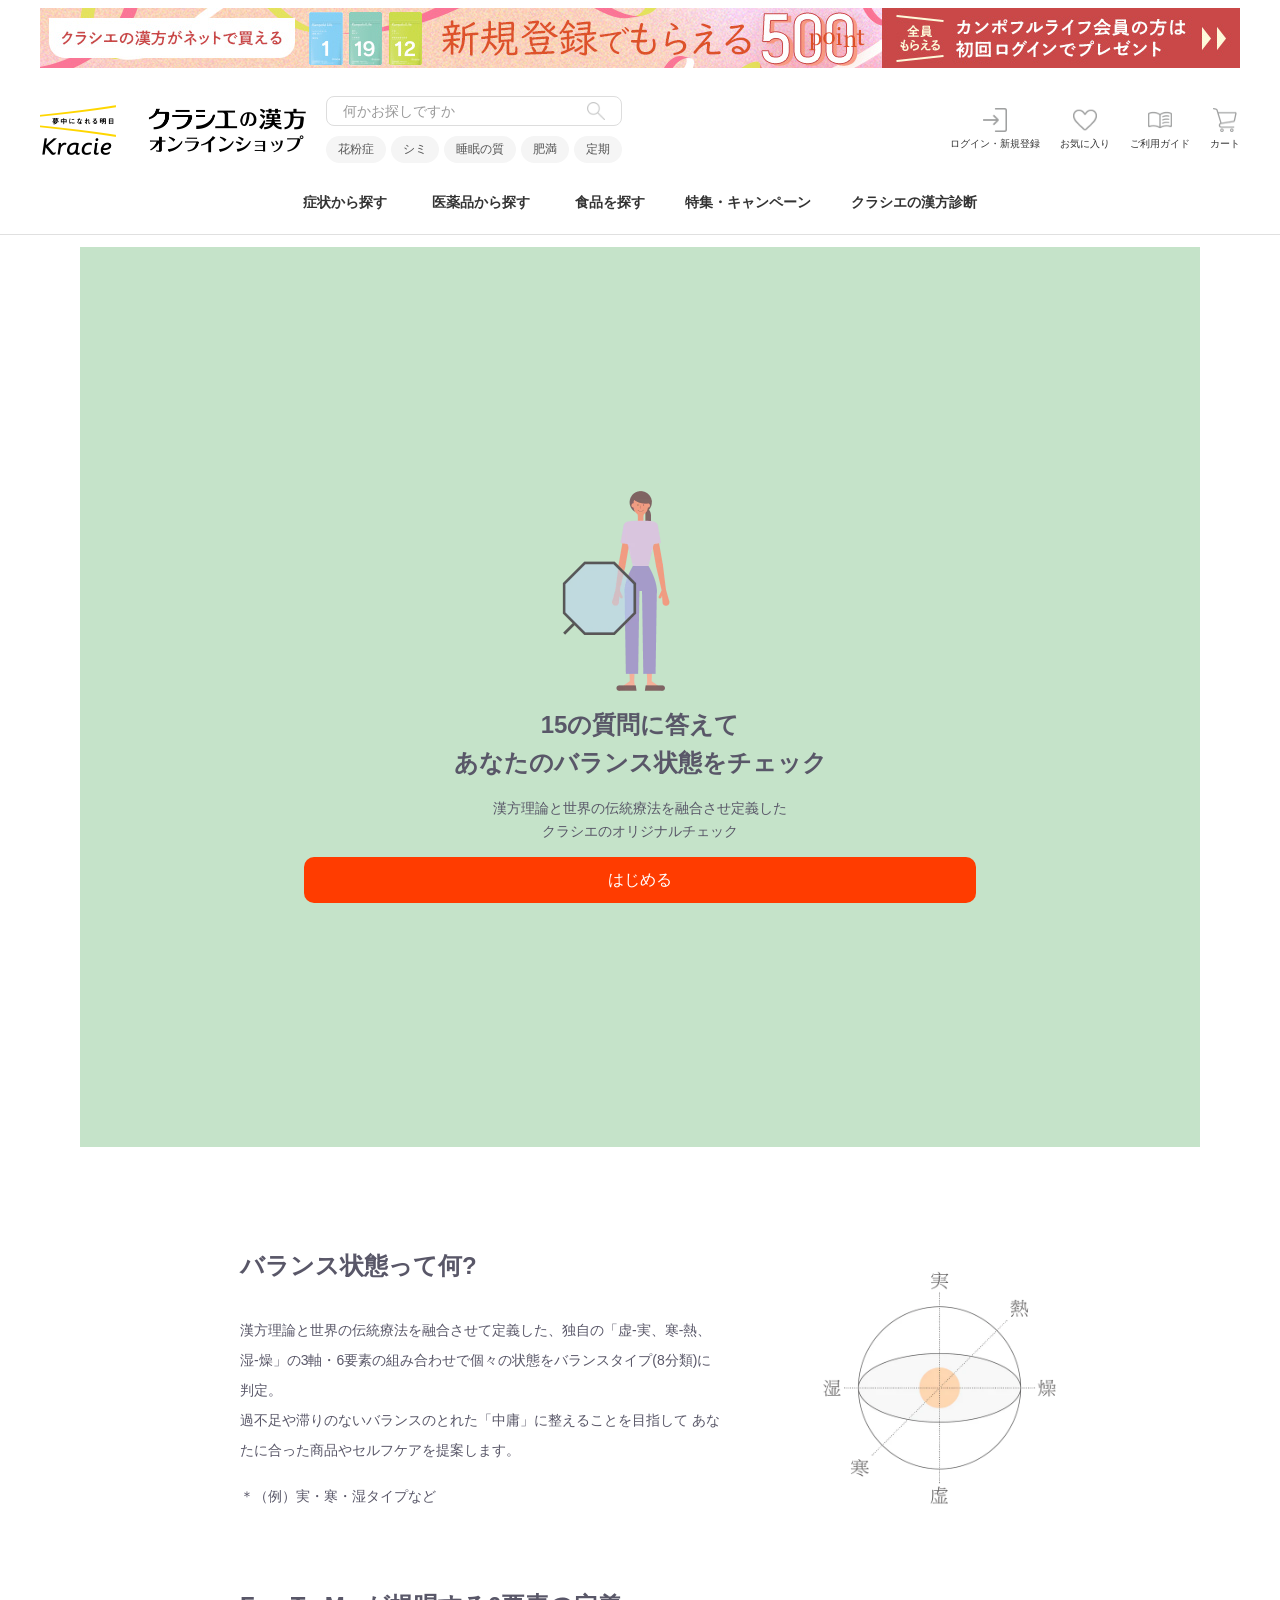
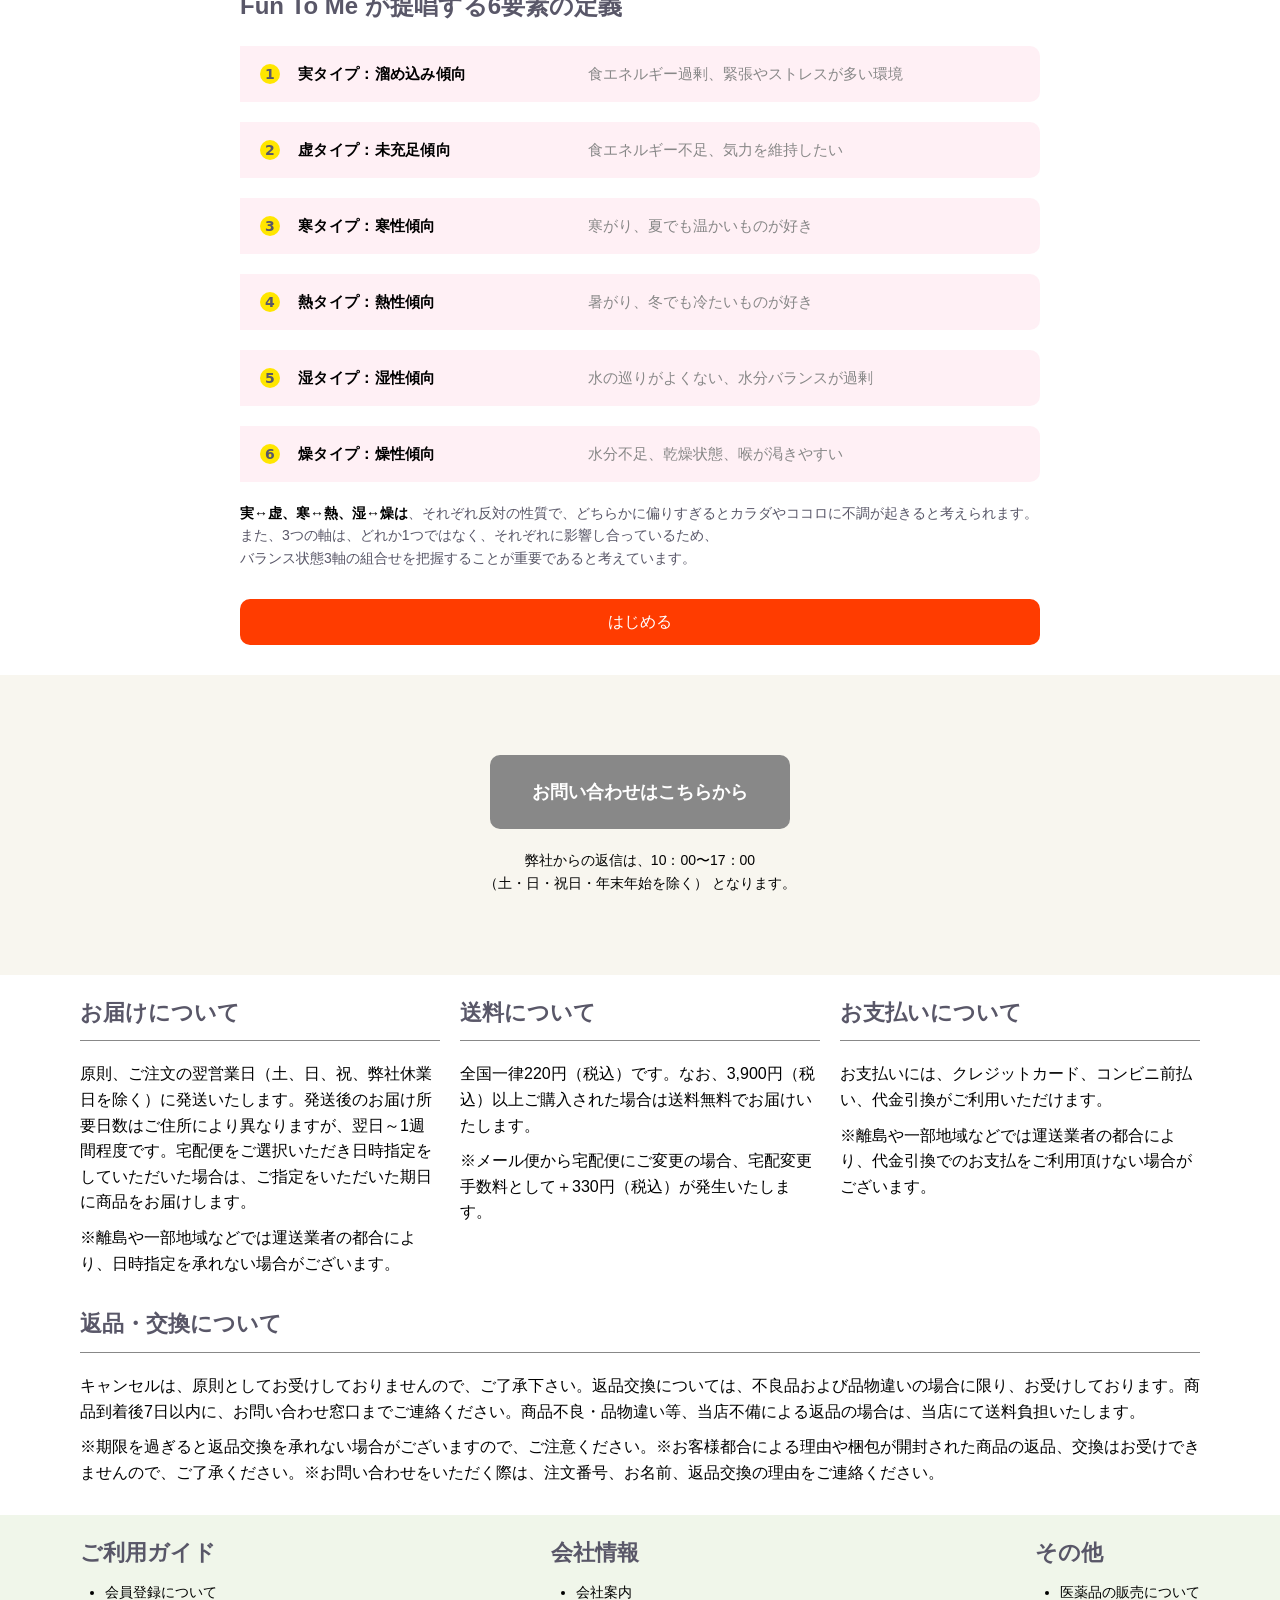
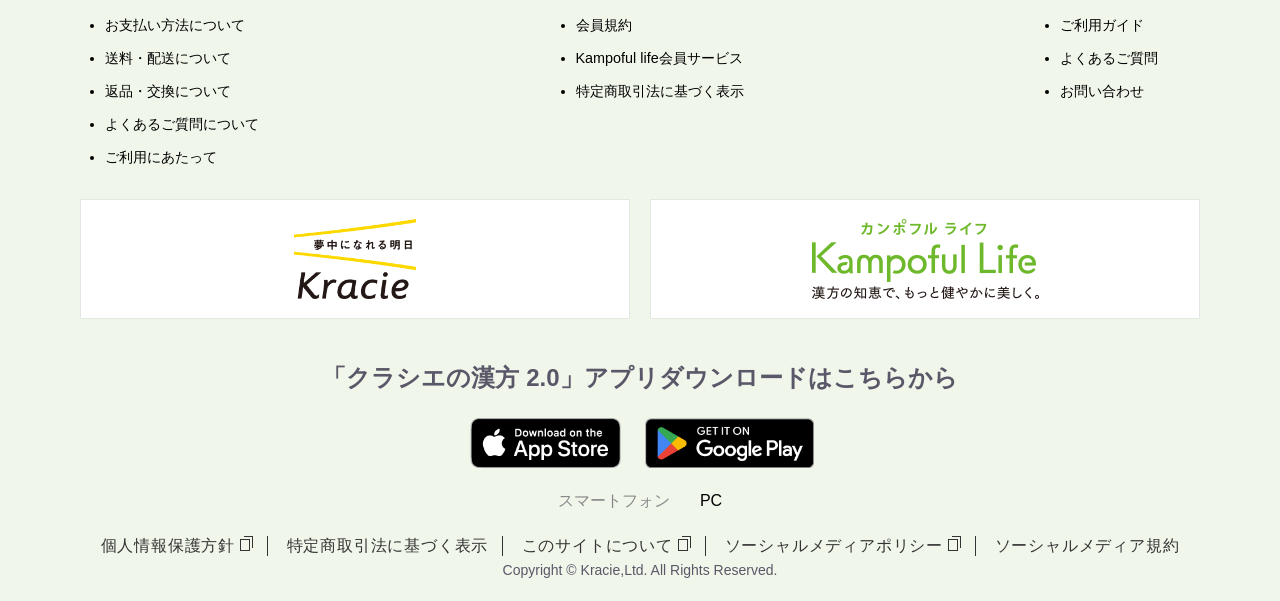
==== index.html @ f855be28 "Fun To Me" ====
<!doctype html>
<html lang="en">
  <head>
    <meta charset="UTF-8" />
    <meta name="viewport" content="width=device-width, initial-scale=1.0" />
    <title>Document</title>
    <link rel="stylesheet" href="./css/style.css" />
    <link
      rel="stylesheet"
      href="https://cdnjs.cloudflare.com/ajax/libs/font-awesome/7.0.1/css/all.min.css"
      integrity="sha512-2SwdPD6INVrV/lHTZbO2nodKhrnDdJK9/kg2XD1r9uGqPo1cUbujc+IYdlYdEErWNu69gVcYgdxlmVmzTWnetw=="
      crossorigin="anonymous"
      referrerpolicy="no-referrer"
    />
  </head>
  <body>
    <!-- Page Loader -->
    <div class="page-loader" id="pageLoader">
      <div class="loader"></div>
    </div>

    <!-- Top promotion bar -->
    <div class="promo-bar">
      <img src="./img/top_header.jpg" alt="" />
    </div>

    <!-- Main header -->
    <header>
      <div class="main-header">
        <div class="logo-section">
          <a href="" class="kracie-logo">
            <img src="./img/logo.png" alt="" />
          </a>
          <div class="search-box-1">
            <div class="search-bar">
              <input
                type="search"
                name="keyword"
                placeholder="何かお探しですか"
              />
              <img src="./img/ico_search.png" alt="" />
            </div>
            <div class="badges">
              <span>花粉症 </span>
              <span>シミ</span>
              <span>睡眠の質</span>
              <span>肥満</span>
              <span>定期</span>
            </div>
          </div>
        </div>

        <div class="icon-section">
          <a href="#" class="icon-item">
            <img src="./img/ico_login.png" alt="" />
            <span>ログイン・新規登録</span>
          </a>
          <a href="#" class="icon-item">
            <img src="./img/ico_heart.png" class="icon-heart" alt="" />
            <span>お気に入り</span>
          </a>
          <a href="#" class="icon-item">
            <img src="./img/ico_guide.png" class="icon-guide" alt="" />
            <span>ご利用ガイド</span>
          </a>
          <a href="#" class="icon-item">
            <img src="./img/ico_basket.png" class="icon-cart" alt="" />
            <span>カート</span>
          </a>
        </div>
        <div class="mobile-menu">
          <div class="search-icon" id="search-icon">
            <img src="./img/ico_search.png" alt="" />
          </div>
          <button class="mobile-menu-toggle" aria-label="Menu">
            <span></span>
            <span></span>
            <span></span>
          </button>
        </div>
      </div>

      <div class="search-box-2" id="search-box-2">
        <div class="search-bar">
          <input type="search" name="keyword" placeholder="何かお探しですか" />
          <img src="./img/ico_search.png" alt="" />
        </div>
        <div class="badges">
          <span>花粉症 </span>
          <span>シミ</span>
          <span>睡眠の質</span>
          <span>肥満</span>
          <span>定期</span>
        </div>
      </div>

      <nav class="nav-menu">
        <a href="#" class="nav-item dropdown"
          >症状から探す <i class="fa fa-chevron-down" aria-hidden="true"></i
        ></a>
        <a href="#" class="nav-item dropdown"
          >医薬品から探す <i class="fa fa-chevron-down" aria-hidden="true"></i
        ></a>
        <a href="#" class="nav-item">食品を探す</a>
        <a href="#" class="nav-item">特集・キャンペーン</a>
        <a href="#" class="nav-item dropdown">クラシエの漢方診断</a>
      </nav>
    </header>

    <!-- Sidebar Menu -->
    <div class="sidebar-menu">
      <!-- Sidebar Header -->
      <div class="sidebar-header">
        <div class="sidebar-logo">
          <img src="./img/logo.png" alt="Kracie Logo" />
        </div>
        <button class="sidebar-close" aria-label="Close">
          <svg width="24" height="24" viewBox="0 0 24 24" fill="none">
            <path
              d="M18 6L6 18M6 6L18 18"
              stroke="currentColor"
              stroke-width="2"
              stroke-linecap="round"
            />
          </svg>
        </button>
      </div>

      <div class="sidebar-user">
        <div class="user-avatar">
          <img src="./img/ico_login.png" alt="User" />
        </div>
        <div class="user-info">
          <span class="user-greeting">ようこそ</span>
          <a href="#" class="user-login">ログイン・新規登録</a>
        </div>
      </div>

      <!-- Sidebar Navigation -->
      <nav class="sidebar-nav">
        <div class="sidebar-nav-group">
          <h3 class="sidebar-nav-title">カテゴリー</h3>
          <a href="#" class="sidebar-nav-item">
            <span>症状から探す</span>
            <svg width="16" height="16" viewBox="0 0 16 16" fill="none">
              <path
                d="M6 12L10 8L6 4"
                stroke="currentColor"
                stroke-width="1.5"
                stroke-linecap="round"
              />
            </svg>
          </a>
          <a href="#" class="sidebar-nav-item">
            <span>医薬品から探す</span>
            <svg width="16" height="16" viewBox="0 0 16 16" fill="none">
              <path
                d="M6 12L10 8L6 4"
                stroke="currentColor"
                stroke-width="1.5"
                stroke-linecap="round"
              />
            </svg>
          </a>
          <a href="#" class="sidebar-nav-item">
            <span>食品を探す</span>
            <svg width="16" height="16" viewBox="0 0 16 16" fill="none">
              <path
                d="M6 12L10 8L6 4"
                stroke="currentColor"
                stroke-width="1.5"
                stroke-linecap="round"
              />
            </svg>
          </a>
          <a href="#" class="sidebar-nav-item">
            <span>特集・キャンペーン</span>
            <svg width="16" height="16" viewBox="0 0 16 16" fill="none">
              <path
                d="M6 12L10 8L6 4"
                stroke="currentColor"
                stroke-width="1.5"
                stroke-linecap="round"
              />
            </svg>
          </a>
          <a href="#" class="sidebar-nav-item">
            <span>クラシエの漢方診断</span>
            <svg width="16" height="16" viewBox="0 0 16 16" fill="none">
              <path
                d="M6 12L10 8L6 4"
                stroke="currentColor"
                stroke-width="1.5"
                stroke-linecap="round"
              />
            </svg>
          </a>
        </div>

        <div class="sidebar-nav-group">
          <h3 class="sidebar-nav-title">マイページ</h3>
          <a href="#" class="sidebar-nav-item">
            <img src="./img/ico_heart.png" alt="" class="sidebar-item-icon" />
            <span>お気に入り</span>
          </a>
          <a href="#" class="sidebar-nav-item">
            <img src="./img/ico_guide.png" alt="" class="sidebar-item-icon" />
            <span>ご利用ガイド</span>
          </a>
          <a href="#" class="sidebar-nav-item">
            <img src="./img/ico_basket.png" alt="" class="sidebar-item-icon" />
            <span>カート</span>
            <span class="sidebar-badge">3</span>
          </a>
        </div>
      </nav>

      <!-- Popular Tags -->
      <div class="sidebar-tags">
        <h3 class="sidebar-tags-title">人気のキーワード</h3>
        <div class="tags-container">
          <span class="tag">花粉症</span>
          <span class="tag">シミ</span>
          <span class="tag">睡眠の質</span>
          <span class="tag">肥満</span>
          <span class="tag">定期</span>
          <span class="tag">冷え性</span>
          <span class="tag">更年期</span>
          <span class="tag">漢方</span>
        </div>
      </div>

      <!-- Sidebar Footer -->
      <div class="sidebar-footer">
        <a href="#" class="footer-link">会社情報</a>
        <a href="#" class="footer-link">プライバシーポリシー</a>
        <a href="#" class="footer-link">お問い合わせ</a>
      </div>
    </div>

    <!-- Overlay -->
    <div class="sidebar-overlay"></div>

    <div class="fluid-container">
      <div id="start-q">
        <div class="hero-container">
          <div class="hero-container-detail">
            <img src="./img/lets-check_img.webp" alt="" />
            <h1>
              15の質問に答えて <br />
              あなたのバランス状態をチェック
            </h1>
            <p>
              漢方理論と世界の伝統療法を融合させ定義した <br />
              クラシエのオリジナルチェック
            </p>
            <a href="#" class="btn-2" id="start-btn"> はじめる </a>
          </div>
        </div>

        <div class="container">
          <div class="custom-content">
            <div class="custom-content-item">
              <h1>バランス状態って何?</h1>
              <p class="message">
                漢方理論と世界の伝統療法を融合させて定義した、独自の「虚-実、寒-熱、湿-燥」の3軸・6要素の組み合わせで個々の状態をバランスタイプ(8分類)に判定。
                <br />
                過不足や滞りのないバランスのとれた「中庸」に整えることを目指して
                あなたに合った商品やセルフケアを提案します。
              </p>
              <p class="custom-content-types">＊（例）実・寒・湿タイプなど</p>
            </div>
            <div class="custom-content-img">
              <img src="./img/balance-result-img.webp" alt="" />
            </div>
          </div>

          <div class="table-container">
            <h1>Fun To Me が提唱する6要素の定義</h1>

            <table class="types-table">
              <tbody>
                <tr>
                  <td class="table-types" data-label="タイプ">
                    <span class="count">1</span>
                    実タイプ：溜め込み傾向
                  </td>
                  <td data-label="状態">
                    食エネルギー過剰、緊張やストレスが多い環境
                  </td>
                </tr>
                <tr>
                  <td class="table-types" data-label="タイプ">
                    <span class="count">2</span>
                    虚タイプ：未充足傾向
                  </td>
                  <td data-label="状態">食エネルギー不足、気力を維持したい</td>
                </tr>
                <tr>
                  <td class="table-types" data-label="タイプ">
                    <span class="count">3</span>
                    寒タイプ：寒性傾向
                  </td>
                  <td data-label="状態">寒がり、夏でも温かいものが好き</td>
                </tr>
                <tr>
                  <td class="table-types" data-label="タイプ">
                    <span class="count">4</span>
                    熱タイプ：熱性傾向
                  </td>
                  <td data-label="状態">暑がり、冬でも冷たいものが好き</td>
                </tr>
                <tr>
                  <td class="table-types" data-label="タイプ">
                    <span class="count">5</span>
                    湿タイプ：湿性傾向
                  </td>
                  <td data-label="狀態">
                    水の巡りがよくない、水分バランスが過剰
                  </td>
                </tr>
                <tr>
                  <td class="table-types" data-label="タイプ">
                    <span class="count">6</span>
                    燥タイプ：燥性傾向
                  </td>
                  <td data-label="状態">水分不足、乾燥状態、喉が渇きやすい</td>
                </tr>
              </tbody>
            </table>

            <p class="table-bottom-content">
              <span class="table-content-types">実↔虚、寒↔熱、湿↔燥は</span
              >、それぞれ反対の性質で、どちらかに偏りすぎるとカラダやココロに不調が起きると考えられます。
            </p>
            <p class="table-bottom-content">
              また、3つの軸は、どれか1つではなく、それぞれに影響し合っているため、
              <br />
              バランス状態3軸の組合せを把握することが重要であると考えています。
            </p>
            <div class="start-btn">
              <a href="#" class="btn-2" id="start-btn-2"> はじめる </a>
            </div>
          </div>
        </div>
      </div>

      <div id="app-container" style="display: none">
        <div id="quiz-ui">
          <div class="container">
            <div class="balancecheck_q_img">
              <img
                src="./img/balancecheck_question_img.webp"
                alt="question decorative"
              />
            </div>
            <div class="balance-check-des">
              <p>
                バランス状態は季節や環境で変化するので、定期的にチェックしましょう
              </p>
              <div class="q-count-number">
                <div class="q-circle">
                  <span>Q</span>
                  <span class="q-number" id="q-number">1</span>
                </div>
                <h1 id="question-title">最近の気分は?</h1>
              </div>
            </div>

            <div class="balancecheck_q_btns">
              <button class="option-btn" id="btn-a"><span></span></button>
              <button class="option-btn" id="btn-b"><span></span></button>
            </div>
            <div class="validation-message" id="validation-message">
              ⚠️ 次の質問に進むには選択が必要です
            </div>
          </div>
          <div class="progress-container">
            <div class="progress-row">
              <div class="progress-left">
                <div class="answer-progress" id="answer-progress">
                  <span class="question-number" id="current-question">1</span>
                  <span class="progress-separator">/</span>
                  <span class="total-questions">15</span>
                  <span class="progress-label">問目</span>
                </div>
                <div class="nav-container">
                  <button class="prev" id="prev-arrow">1つもどる</button>
                  <button class="next" id="next-arrow">はじめにもどる</button>
                </div>
              </div>
              <div class="progress-bar"><div id="progress-fill"></div></div>
            </div>
          </div>
        </div>
      </div>
    </div>

    <div class="fluid-container">
      <div id="result-ui" class="result-ui" style="display: none">
        <div class="result-container">
          <div class="result-img">
            <img id="result-image" src="" alt="診断結果画像" />
          </div>
          <div class="chat-container">
            <div class="type-badge">
              <span class="type-item">実</span>
              <span class="type-item">熱</span>
              <span class="type-item">燥</span>
              <span class="type-item">タイプ</span>
            </div>
            <img src="./img/advice-for-you.webp" alt="Profile" />

            <div class="message-container">
              <div class="message-bubble">
                <h2 class="message-text">
                  自律神経の調整不良により体の機能が低下して、<br />
                  余分な水分が溜まりやすくなったタイプ
                </h2>
                <p>
                  甘いものを控え、血液の流れをよくし、余分な水分を除く働きのある食材をとりましょう。<br />
                  自律神経を整えるGABA、トリプトファンやビタミンD、血行改善と女性ホルモン様作用があるといわれるフェンネルや八角、水を巡らせるハトムギもおすすめです。
                  ウォーキングのような持久性の高い運動で、自律神経を整え、代謝をよくしましょう。
                  また、入浴やハーブティなどでリラックスし、夜は早めに寝て睡眠時間を十分に確保しましょう。
                </p>
              </div>
            </div>
          </div>
        </div>

        <!-- Add FantoMe brand page button -->
        <a href="#" class="brand-page-btn" id="brand-page-btn">
          FantoMe ブランドページへ
        </a>

        <div class="related-products">
          <div class="related-heading">
            <h1>おすすめ商品</h1>
          </div>
          <div class="cards" id="productCards"></div>
        </div>

        <div class="restart-container">
          <button class="btn" id="restart-quiz">
            <i class="fa fa-repeat" aria-hidden="true"></i>
            <span>はじめからやり直す</span>
          </button>
        </div>
      </div>
    </div>

    <footer class="footer">
      <div class="footer-top">
        <button class="btn">お問い合わせはこちらから</button>
        <p>
          弊社からの返信は、10：00〜17：00 <br />
          （⼟・⽇・祝⽇・年末年始を除く） となります。
        </p>
      </div>

      <div class="fluid-container">
        <div class="footer-boxes">
          <div class="box">
            <h1>お届けについて</h1>
            <h2>
              原則、ご注文の翌営業日（土、日、祝、弊社休業日を除く）に発送いたします。発送後のお届け所要日数はご住所により異なりますが、翌日～1週間程度です。宅配便をご選択いただき日時指定をしていただいた場合は、ご指定をいただいた期日に商品をお届けします。
            </h2>
            <h2>
              ※離島や一部地域などでは運送業者の都合により、日時指定を承れない場合がございます。
            </h2>
          </div>

          <div class="box">
            <h1>送料について</h1>
            <h2>
              全国一律220円（税込）です。なお、3,900円（税込）以上ご購入された場合は送料無料でお届けいたします。
            </h2>
            <h2>
              ※メール便から宅配便にご変更の場合、宅配変更手数料として＋330円（税込）が発生いたします。
            </h2>
          </div>

          <div class="box">
            <h1>お⽀払いについて</h1>
            <h2>
              お⽀払いには、クレジットカード、コンビニ前払い、代⾦引換がご利⽤いただけます。
            </h2>
            <h2>
              ※離島や一部地域などでは運送業者の都合により、代金引換でのお支払をご利用頂けない場合がございます。
            </h2>
          </div>

          <div class="box">
            <h1>返品・交換について</h1>
            <h2>
              キャンセルは、原則としてお受けしておりませんので、ご了承下さい。返品交換については、不良品および品物違いの場合に限り、お受けしております。商品到着後7⽇以内に、お問い合わせ窓⼝までご連絡ください。商品不良・品物違い等、当店不備による返品の場合は、当店にて送料負担いたします。
            </h2>
            <h2>
              ※期限を過ぎると返品交換を承れない場合がございますので、ご注意ください。※お客様都合による理由や梱包が開封された商品の返品、交換はお受けできませんので、ご了承ください。※お問い合わせをいただく際は、注文番号、お名前、返品交換の理由をご連絡ください。
            </h2>
          </div>
        </div>
      </div>

      <div class="footer-medile">
        <div class="links-container">
          <div class="links">
            <h1>ご利用ガイド</h1>
            <ul>
              <li>会員登録について</li>
              <li>お支払い方法について</li>
              <li>送料・配送について</li>
              <li>返品・交換について</li>
              <li>よくあるご質問について</li>
              <li>ご利用にあたって</li>
            </ul>
          </div>
          <div class="links">
            <h1>会社情報</h1>
            <ul>
              <li>会社案内</li>
              <li>会員規約</li>
              <li>Kampoful life会員サービス</li>
              <li>特定商取引法に基づく表⽰</li>
            </ul>
          </div>
          <div class="links">
            <h1>その他</h1>
            <ul>
              <li>医薬品の販売について</li>
              <li>ご利⽤ガイド</li>
              <li>よくあるご質問</li>
              <li>お問い合わせ</li>
            </ul>
          </div>
        </div>

        <div class="footer-logos">
          <a href="">
            <img src="./img/kracie_logo.png" alt="" />
          </a>
          <a href="">
            <img src="./img/kampoful_Life_logo.png" alt="" />
          </a>
        </div>

        <div class="footer-app-store">
          <h1>「クラシエの漢方 2.0」アプリダウンロードはこちらから</h1>
          <div class="app-store">
            <a href="">
              <img src="./img/banner_app_store.png" alt="" />
            </a>
            <a href="">
              <img src="./img/banner_google_play.png" alt="" />
            </a>
          </div>

          <div class="phone-pc-icons">
            <a href="">
              <i class="fas fa-mobile-alt"></i>
              <span>スマートフォン</span>
            </a>
            <a href="">
              <i class="fa fa-desktop"></i>
              <span>PC</span>
            </a>
          </div>

          <div class="footer-bottom">
            <div>
              <a href=""
                >個人情報保護方針
                <img src="./img/ico_out_link_black.png" alt=""
              /></a>
              <a href="">特定商取引法に基づく表示</a>
              <a href=""
                >このサイトについて
                <img src="./img/ico_out_link_black.png" alt=""
              /></a>
              <a href=""
                >ソーシャルメディアポリシー
                <img src="./img/ico_out_link_black.png" alt=""
              /></a>
              <a href="">ソーシャルメディア規約</a>
            </div>

            <p>Copyright © Kracie,Ltd. All Rights Reserved.</p>
          </div>
        </div>
      </div>
    </footer>

    <div class="go-top">
      <button id="goTopBtn" aria-label="Go to top">
        <i class="fa fa-angle-up" aria-hidden="true"></i>
      </button>
    </div>

    <script src="./js/script.js"></script>
  </body>
</html>
---- css/style.css ----
:root {
  --text-color: #000000;
  --primary-color: #595768;
  --secondary-color: #5c5b5a;
  --white-color: #ffffff;
  --bg-primary: #ffffff;
  --bg-secondary: #a2a2a2;
  --bg-hover-color: #9c9c9c;
  --btn-primary-color: #888888;
  --btn-secondary-color: #ff3c00;
  --btn-hover-color: #ff4800;
}

* {
  margin: 0;
  padding: 0;
  box-sizing: border-box;
}

body {
  font-family:
    -apple-system, BlinkMacSystemFont, "Segoe UI", Roboto, sans-serif;
  line-height: 1.6;
  background-color: var(--bg-primary);
}

html {
  scroll-behavior: smooth;
}

.container {
  margin: 0px auto;
  width: 800px;
}

.fluid-container {
  margin: auto 80px;
}

a {
  text-decoration: none;
}

li {
  list-style: none;
}

h1 {
  color: var(--primary-color);
  font-weight: 600;
  font-size: 1.5rem;
}

p {
  color: var(--primary-color);
  font-size: 14px;
}

/* Button Styles */
.btn {
  background-color: var(--bg-color);
  padding: 10px 30px;
  border-radius: 10px;
  color: var(--white-color);
  position: relative;
  overflow: hidden;
  z-index: 1;
  transition: color 0.3s ease;
}

.btn::before {
  content: "";
  position: absolute;
  top: 0;
  right: 0;
  width: 0;
  height: 100%;
  background-color: var(--bg-hover-color);
  transition: width 0.3s ease;
  z-index: -1;
  border-radius: 10px;
}

.btn:hover {
  color: var(--white-color);
}

.btn:hover::before {
  width: 100%;
  right: auto;
  left: 0;
}

.btn-2 {
  width: 100%;
  background-color: var(--btn-secondary-color);
  padding: 10px 30px;
  border-radius: 10px;
  color: var(--white-color);
  position: relative;
  overflow: hidden;
  z-index: 1;
  transition: color 0.3s ease;
  text-align: center;
}

.btn-2::before {
  content: "";
  position: absolute;
  top: 0;
  right: 0;
  width: 0;
  height: 100%;
  background-color: var(--btn-hover-color);
  transition: width 0.3s ease;
  z-index: -1;
  border-radius: 10px;
}

.btn-2:hover {
  color: var(--white-color);
}

.btn-2:hover::before {
  width: 100%;
  right: auto;
  left: 0;
}

.page-loader {
  position: fixed;
  top: 0;
  left: 0;
  width: 100%;
  height: 100%;
  background: white;
  display: flex;
  justify-content: center;
  align-items: center;
  z-index: 9999;
  transition:
    opacity 0.5s ease,
    visibility 0.5s ease;
}

.page-loader.hidden {
  opacity: 0;
  visibility: hidden;
}

.loader {
  width: 50px;
  height: 50px;
  border: 5px solid #f3f3f3;
  border-top: 5px solid #3498db;
  border-radius: 50%;
  animation: spin 1s linear infinite;
}

@keyframes spin {
  0% {
    transform: rotate(0deg);
  }
  100% {
    transform: rotate(360deg);
  }
}
/* Promotion bar */
.promo-bar {
  background-color: #fff;
  padding: 8px 20px;
  text-align: center;
  font-size: 14px;
  color: #333;
}

.promo-bar img {
  max-width: 100%;
  height: auto;
  display: block;
  margin: 0 auto;
}

/* Header */
header {
  margin: 12px 0;
  position: relative;
}

.main-header {
  background-color: #fff;
  padding: 8px 40px;
  display: flex;
  justify-content: space-between;
  align-items: center;
  gap: 30px;
  margin-top: 8px;
  min-height: 80px;
}

/* Logo section */
.logo-section {
  display: flex;
  align-items: center;
  gap: 20px;
  flex-shrink: 0;
}

.kracie-logo {
  flex-shrink: 0;
}

.kracie-logo img {
  max-height: 50px;
  width: auto;
  display: block;
}

/* Mobile menu */
.mobile-menu {
  display: none;
  align-items: center;
  gap: 15px;
}

.mobile-menu .search-icon {
  cursor: pointer;
  background: none;
  border: none;
  padding: 8px;
  display: flex;
  align-items: center;
  justify-content: center;
  transition: transform 0.2s ease;
}

.mobile-menu .search-icon:hover {
  transform: scale(1.1);
}

.mobile-menu .search-icon img {
  width: 24px;
  height: 24px;
  display: block;
}

.mobile-menu-toggle {
  display: none;
  flex-direction: column;
  justify-content: space-between;
  width: 30px;
  height: 21px;
  background: transparent;
  border: none;
  cursor: pointer;
  padding: 0;
}

.mobile-menu-toggle span {
  width: 100%;
  height: 2px;
  background-color: #333;
  border-radius: 3px;
  transition: all 0.3s ease;
}

.mobile-menu-toggle.active span:first-child {
  transform: rotate(45deg) translate(6px, 6px);
}

.mobile-menu-toggle.active span:nth-child(2) {
  opacity: 0;
}

.mobile-menu-toggle.active span:last-child {
  transform: rotate(-45deg) translate(6px, -6px);
}

/* Sidebar Menu */
.sidebar-menu {
  position: fixed;
  top: 0;
  left: -100%;
  width: 300px;
  height: 100vh;
  background: white;
  box-shadow: 2px 0 10px rgba(0, 0, 0, 0.1);
  z-index: 1002;
  transition: left 0.3s ease-in-out;
  overflow-y: auto;
  -webkit-overflow-scrolling: touch;
}

.sidebar-menu.active {
  left: 0;
}

.sidebar-header {
  display: flex;
  justify-content: space-between;
  align-items: center;
  padding: 20px;
  border-bottom: 1px solid #e0e0e0;
}

.sidebar-logo img {
  max-height: 40px;
  width: auto;
}

.sidebar-close {
  width: 32px;
  height: 32px;
  border-radius: 50%;
  background: #f0f0f0;
  border: none;
  font-size: 24px;
  display: flex;
  align-items: center;
  justify-content: center;
  cursor: pointer;
  color: #666;
  transition: all 0.2s ease;
}

.sidebar-close:hover {
  background: #e0e0e0;
  transform: rotate(90deg);
}

.sidebar-content {
  padding: 20px;
}

.sidebar-user {
  padding: 20px;
  background: linear-gradient(135deg, #f8f8f8 0%, #ffffff 100%);
  display: flex;
  align-items: center;
  gap: 12px;
}

.user-avatar {
  width: 48px;
  height: 48px;
  border-radius: 50%;
  background: white;
  display: flex;
  align-items: center;
  justify-content: center;
  box-shadow: 0 2px 8px rgba(0, 0, 0, 0.05);
}

.user-avatar img {
  width: 24px;
  height: 24px;
  opacity: 0.7;
}

.user-info {
  display: flex;
  flex-direction: column;
}

.user-greeting {
  font-size: 12px;
  color: #888;
  margin-bottom: 4px;
}

.user-login {
  color: #333;
  text-decoration: none;
  font-weight: 600;
  font-size: 14px;
  transition: color 0.2s ease;
}

.user-login:hover {
  color: #888;
}

.sidebar-nav {
  flex: 1;
  padding: 20px;
}

.sidebar-nav-group {
  margin-bottom: 25px;
}

.sidebar-nav-title {
  font-size: 13px;
  font-weight: 600;
  color: #999;
  text-transform: uppercase;
  letter-spacing: 0.5px;
  margin-bottom: 12px;
  padding-left: 12px;
}

.sidebar-nav-item {
  display: flex;
  align-items: center;
  justify-content: space-between;
  padding: 12px 16px;
  color: #333;
  text-decoration: none;
  font-size: 15px;
  border-radius: 8px;
  transition: all 0.2s ease;
  margin-bottom: 2px;
  opacity: 0;
  transform: translateX(-20px);
  animation: slideIn 0.3s ease forwards;
  animation-delay: calc(var(--item-index) * 0.05s);
}

.sidebar-nav-item:hover {
  background: #f5f5f5;
  color: #888;
  padding-left: 20px;
}

.sidebar-nav-item svg {
  color: #999;
  transition: transform 0.2s ease;
}

.sidebar-nav-item:hover svg {
  transform: translateX(3px);
  color: #888;
}

@keyframes slideIn {
  to {
    opacity: 1;
    transform: translateX(0);
  }
}

.sidebar-item-icon {
  width: 20px;
  height: 20px;
  margin-right: 12px;
  opacity: 0.7;
}

.sidebar-nav-item span:first-child {
  display: flex;
  align-items: center;
}

.sidebar-badge {
  background: #ff6b6b;
  color: white;
  font-size: 11px;
  font-weight: 600;
  padding: 2px 6px;
  border-radius: 12px;
  min-width: 20px;
  text-align: center;
  margin-left: 8px;
}

.sidebar-tags {
  padding: 20px;
  border-top: 8px solid #f8f8f8;
}

.sidebar-tags-title {
  font-size: 14px;
  font-weight: 600;
  color: #333;
  margin-bottom: 15px;
}

.tags-container {
  display: flex;
  flex-wrap: wrap;
  gap: 8px;
}

.tag {
  background: #f0f0f0;
  padding: 8px 16px;
  border-radius: 30px;
  font-size: 12px;
  color: #555;
  cursor: pointer;
  transition: all 0.2s ease;
  border: 1px solid transparent;
}

.tag:hover {
  background: #e0e0e0;
  color: #333;
  transform: translateY(-1px);
}

.sidebar-footer {
  padding: 20px;
  border-top: 1px solid #f0f0f0;
  display: flex;
  flex-wrap: wrap;
  gap: 15px;
  background: #fafafa;
}

.footer-link {
  color: #888;
  text-decoration: none;
  font-size: 12px;
  transition: color 0.2s ease;
  position: relative;
}

.footer-link:not(:last-child)::after {
  content: "•";
  position: absolute;
  right: -10px;
  color: #ddd;
}

.footer-link:hover {
  color: #333;
}

.sidebar-overlay {
  position: fixed;
  top: 0;
  left: 0;
  width: 100%;
  height: 100%;
  background: rgba(0, 0, 0, 0.5);
  opacity: 0;
  visibility: hidden;
  transition: all 0.3s ease;
  z-index: 1001;
  backdrop-filter: blur(3px);
}

.sidebar-overlay.active {
  opacity: 1;
  visibility: visible;
}

body.sidebar-open {
  overflow: hidden;
}

.sidebar::-webkit-scrollbar {
  width: 4px;
}

.sidebar::-webkit-scrollbar-track {
  background: #f1f1f1;
}

.sidebar::-webkit-scrollbar-thumb {
  background: #ccc;
  border-radius: 4px;
}

.sidebar::-webkit-scrollbar-thumb:hover {
  background: #999;
}

/* Search section */
.search-box-1 {
  flex: 1;
  max-width: 500px;
  min-width: 250px;
}

.search-bar {
  display: flex;
  align-items: center;
  background-color: #fff;
  height: 30px;
  border: 1px solid #ddd;
  border-radius: 8px;
  padding: 0;
  width: 100%;
  overflow: hidden;
  transition: border-color 0.3s ease;
}

.search-bar:focus-within {
  border-color: #888;
  box-shadow: 0 0 0 2px rgba(136, 136, 136, 0.1);
}

.search-bar input[type="search"] {
  flex: 1;
  border: none;
  background: transparent;
  padding: 8px 16px;
  font-size: 14px;
  color: #333;
  outline: none;
  min-width: 0;
}

.search-bar input[type="search"]::placeholder {
  color: #999;
}

.search-bar img {
  width: 18px;
  height: 18px;
  margin-right: 16px;
  cursor: pointer;
  opacity: 0.6;
  transition: opacity 0.3s ease;
}

.search-bar img:hover {
  opacity: 1;
}

.badges {
  display: flex;
  gap: 5px;
  margin-top: 10px;
  flex-wrap: wrap;
}

.badges span {
  background-color: #f5f5f5;
  padding: 4px 12px;
  border-radius: 20px;
  font-size: 12px;
  color: #555;
  white-space: nowrap;
  cursor: pointer;
  transition: background-color 0.3s ease;
}

.badges span:hover {
  background-color: #e0e0e0;
}

/* Search Box 2 Mobile */
.search-box-2 {
  opacity: 0;
  visibility: hidden;
  transform: translateY(-10px);
  transition: all 0.3s cubic-bezier(0.4, 0, 0.2, 1);
  background: white;
  padding: 20px;
  border-radius: 8px;
  box-shadow: 0 10px 30px rgba(0, 0, 0, 0.15);
  position: absolute;
  top: 100%;
  right: 20px;
  left: 20px;
  width: auto;
  max-width: 400px;
  margin: 10px auto 0;
  z-index: 1000;
}

.search-box-2.active {
  opacity: 1;
  visibility: visible;
  transform: translateY(0);
}

.search-box-2 .search-bar {
  margin-bottom: 15px;
}

.search-box-2 .badges {
  justify-content: center;
  margin-top: 0;
}

.search-overlay {
  position: fixed;
  top: 0;
  left: 0;
  right: 0;
  bottom: 0;
  background: rgba(0, 0, 0, 0.5);
  opacity: 0;
  visibility: hidden;
  transition: all 0.3s ease;
  z-index: 999;
  backdrop-filter: blur(3px);
}

.search-overlay.active {
  opacity: 1;
  visibility: visible;
}

/* Icon section */
.icon-section {
  display: flex;
  align-items: center;
  justify-content: flex-end;
  gap: 20px;
  flex-shrink: 0;
}

.icon-item {
  display: flex;
  flex-direction: column;
  align-items: center;
  text-decoration: none;
  color: #333;
  transition: all 0.3s ease;
  position: relative;
}

.icon-item:hover {
  color: #888;
  transform: translateY(-2px);
}

.icon-item img {
  width: 24px;
  height: 24px;
  margin-bottom: 4px;
}

.icon-item span {
  font-size: 10px;
  text-align: center;
  white-space: nowrap;
}

/* Navigation menu */
.nav-menu {
  display: flex;
  justify-content: center;
  gap: 40px;
  padding: 15px 20px;
  background-color: #fff;
  border-bottom: 1px solid #e0e0e0;
  flex-wrap: wrap;
}

.nav-item {
  text-decoration: none;
  color: #333;
  font-size: 14px;
  font-weight: 600;
  padding: 5px 0;
  position: relative;
  transition: color 0.3s ease;
  white-space: nowrap;
}

.nav-item:hover {
  color: #888;
}

.nav-item i {
  margin-left: 5px;
  font-size: 12px;
}

.nav-item.dropdown {
  position: relative;
}

/* Footer */
.footer .footer-top {
  overflow: hidden;
  background: #f8f6ef;
  display: flex;
  justify-content: center;
  align-items: center;
  flex-direction: column;
  gap: 20px;
  padding: 50px 30px;
  height: 300px;
}

.footer .footer-top button {
  background-color: #888888;
  border: none;
  padding: 25px 42px;
  display: flex;
  justify-content: center;
  align-items: center;
  font-size: 18px;
  font-weight: 600;
}

.footer-top p {
  text-align: center;
  color: black;
}

.footer-boxes {
  display: grid;
  grid-template-columns: repeat(3, 1fr);
  gap: 20px;
  padding: 20px 0;
}

.footer-boxes .box h1 {
  border-bottom: 1px solid #888888;
  margin-bottom: 20px;
  padding-bottom: 10px;
  font-size: 1.4rem;
}

.footer-boxes .box h2 {
  font-size: 1rem;
  font-weight: normal;
  margin: 10px 0;
}

.footer-boxes .box:last-child {
  grid-column: 1 / -1;
}

.footer-medile {
  padding: 20px 80px;
  background-color: #f0f6ea;
}

.links-container {
  display: flex;
  justify-content: space-between;
  align-items: flex-start;
  flex-wrap: wrap;
  gap: 20px;
}

.links-container .links h1 {
  padding-bottom: 10px;
  font-size: 1.4rem;
}

.links-container .links ul {
  margin-left: 25px;
}

.links-container .links ul li {
  padding-bottom: 10px;
  font-size: 0.9rem;
  list-style-type: disc;
}

.footer-logos {
  display: flex;
  gap: 20px;
  margin: 20px 0;
}

.footer .footer-logos a {
  display: flex;
  justify-content: center;
  align-items: center;
  height: 120px;
  background-color: #fff;
  border: 1px solid #e3e9e0;
  width: 50%;
}

.footer .footer-logos a img {
  margin: 0 10px;
  height: 80px;
  vertical-align: text-bottom;
}

.footer-app-store {
  display: flex;
  flex-direction: column;
  justify-content: center;
  align-items: center;
  gap: 20px;
  margin-top: 40px;
}

.footer-app-store .app-store {
  display: grid;
  grid-template-columns: repeat(2, 165px);
  gap: 10px;
  justify-content: center;
}

.app-store a {
  height: 50px;
}

.app-store a img {
  height: 100%;
}

.phone-pc-icons {
  display: flex;
  justify-content: center;
  align-items: center;
  gap: 30px;
}

.phone-pc-icons a:first-child {
  color: #888888;
}

.phone-pc-icons a:last-child {
  color: #000;
}

.footer-bottom {
  text-align: center;
}

.footer-bottom div a {
  display: inline-block;
  padding: 0 14px;
  font-size: 1rem;
  color: #333;
  line-height: 1.2;
  letter-spacing: 0.05em;
  border-right: 1px solid #333;
}

.footer-bottom div a:last-child {
  border-right: 0;
}

/* Hero Section */
.hero-container {
  background-color: #c5e3c9;
  width: 100%;
  height: 100vh;
  display: flex;
  justify-content: center;
  align-items: center;
}

.hero-container-detail {
  width: 60%;
  display: flex;
  justify-content: center;
  align-items: center;
  flex-direction: column;
  gap: 15px;
}

.hero-container img {
  height: 200px;
}

.hero-container h1,
.hero-container p {
  text-align: center;
}

.hero-container p {
  font-size: 14px;
}

.hero-container .state-of-balanace {
  margin-bottom: 30px;
}

/* Custom Content */
.custom-content {
  padding: 100px 0 60px;
  display: grid;
  grid-template-columns: 60% 30%;
  align-items: center;
  gap: 100px;
  margin: 0 auto;
  flex-wrap: wrap;
}

.custom-content .custom-content-types {
  margin: 20px 0;
}

.custom-content h1 {
  margin-bottom: 30px;
}

.custom-content-item .message {
  text-align: left;
  line-height: 30px;
}

.custom-content .custom-content-item,
.custom-content .custom-content-img {
  width: 100%;
}

.custom-content-img img {
  width: 100%;
  height: auto;
  display: block;
}

/* Types Table */
.types-table {
  width: 100%;
  border-spacing: 0 20px;
  font-family:
    "Segoe UI",
    system-ui,
    -apple-system,
    sans-serif;
}

.types-table tbody tr {
  background: linear-gradient(135deg, #ffffff 0%, #fff0f5 0%);
  border-radius: 10px;
}

.types-table td {
  padding: 16px 20px;
  font-size: 15px;
  position: relative;
  border: none;
}

.types-table td:first-child {
  font-weight: 600;
  border-radius: 10px 0 0 10px;
}

.types-table td:last-child {
  color: var(--btn-primary-color);
  border-radius: 0 10px 10px 0;
}

.table-types {
  letter-spacing: 0.3px;
  display: flex;
  align-items: center;
  gap: 10px;
}

.table-types .count {
  background: #ffe600;
  width: 20px;
  height: 20px;
  color: var(--primary-color);
  display: inline-flex;
  justify-content: center;
  align-items: center;
  border-radius: 50%;
  font-weight: 600;
  font-size: 14px;
  padding: 2px 4px;
  margin-right: 8px;
}

.table-content-types {
  font-weight: 600;
  color: black;
}

.start-btn {
  margin: 30px auto;
  width: 100%;
}

.start-btn a {
  display: block;
}

/* Quiz Styles */
.balancecheck_q_img {
  max-width: 550px;
  margin: 30px auto;
}

.balancecheck_q_img img {
  width: 100%;
  display: block;
  padding: 20px 10px;
}

.balance-check-des p {
  padding: 0 10px;
}

.balancecheck_q_btns {
  padding: 0 10px;
}

#q-text {
  font-size: 1.1rem;
  font-weight: 400;
  margin: 20px 0 30px;
  line-height: 1.6;
  color: #666;
}
#quiz-ui {
  opacity: 1;
}

#quiz-ui.fade-out {
  opacity: 0;
}

#quiz-ui.fade-in {
  opacity: 1;
}

.option-btn {
  display: flex;
  align-items: center;
  gap: 15px;
  width: 100%;
  padding: 15px 20px;
  margin-bottom: 20px;
  border: none;
  background: #fed6b2;
  border-radius: 8px;
  cursor: pointer;
  font-size: 1rem;
  text-align: left;
  transition: all 0.3s cubic-bezier(0.4, 0, 0.2, 1);
  position: relative;
  overflow: hidden;
}

.option-btn::before {
  content: "";
  display: inline-block;
  width: 24px;
  height: 24px;
  border-radius: 50%;
  background-color: white;
  flex-shrink: 0;
  transition: transform 0.3s ease;
  box-shadow: 0 1px 3px rgba(0, 0, 0, 0.1);
  border: 1px solid #bbb;
  transform: scale(0.8);
}

.option-btn:hover::before {
  transform: scale(0.5);
}

.option-btn.selected::before {
  content: "" !important;
  display: inline-block !important;
  width: 16px !important;
  height: 16px !important;
  background: transparent !important;
  border: none !important;
  box-shadow: none !important;
  border-radius: 50% !important;
  transform: scale(1) !important;
  background-image: url('data:image/svg+xml;utf8,<svg xmlns="http://www.w3.org/2000/svg" width="24" height="24" viewBox="0 0 24 24" fill="none" stroke="white" stroke-width="3" stroke-linecap="round" stroke-linejoin="round"><polyline points="20 6 9 17 4 12"></polyline></svg>') !important;
  background-size: contain !important;
  background-position: center !important;
  background-repeat: no-repeat !important;
}

.option-btn.selected:hover::before {
  transform: scale(0.8);
}

@keyframes pulse {
  0% {
    transform: scale(1);
  }
  50% {
    transform: scale(1.02);
  }
  100% {
    transform: scale(1);
  }
}

.option-btn::after {
  content: "";
  position: absolute;
  top: 50%;
  left: 50%;
  width: 0;
  height: 0;
  border-radius: 50%;
  background: rgba(255, 255, 255, 0.3);
  transform: translate(-50%, -50%);
  transition:
    width 0.6s,
    height 0.6s;
}

.option-btn:active::after {
  width: 300px;
  height: 300px;
}

.option-btn.selected {
  animation: pulse 0.3s ease;
}
.option-btn span {
  flex: 1;
  line-height: 1.4;
}

.balance-check-des {
  display: flex;
  flex-direction: column;
  justify-content: center;
  align-items: center;
  gap: 20px;
  margin: 20px 0;
}

.balance-check-des .q-count-number {
  display: flex;
  align-items: center;
  gap: 20px;
}

.q-count-number .q-circle {
  background-color: #ffe600;
  border-radius: 50%;
  padding: 5px 4px;
  font-size: 14px;
  font-weight: 600;
  color: var(--primary-color);
  display: flex;
  align-items: center;
  gap: 2px;
}

.progress-container {
  background: #eeeeee;
  width: 60%;
  margin: 30px auto;
}

.progress-row {
  width: 100%;
  padding: 20px;
}

.progress-left {
  display: flex;
  align-items: center;
  gap: 15px;
  justify-content: space-between;
  margin-bottom: 20px;
}

.count {
  display: none;
}

.answer-progress {
  display: flex;
  align-items: center;
  gap: 5px;
}

.answer-progress .question-number {
  font-weight: 600;
  color: #888;
  font-size: 1rem;
  text-align: center;
}

.answer-progress .progress-separator {
  color: #ccc;
  font-weight: 400;
  font-size: 1.1rem;
}

.answer-progress .total-questions {
  color: #888;
  font-weight: 600;
  font-size: 1rem;
}

.answer-progress .progress-label {
  color: #666;
  font-size: 0.9rem;
  margin-left: 5px;
}

.progress-bar {
  flex: 1;
  height: 10px;
  background: #ffffff;
  position: relative;
  border-radius: 2px;
  overflow: hidden;
  border: 1px #cccccc solid;
}

#progress-fill {
  height: 10px;
  background: #ffe600;
  width: 0%;
  transition: width 0.3s ease;
  border-radius: 2px;
  transition: width 0.4s cubic-bezier(0.4, 0, 0.2, 1);
  position: relative;
  overflow: hidden;
}

#progress-fill::after {
  content: "";
  position: absolute;
  top: 0;
  left: 0;
  right: 0;
  bottom: 0;
  background: linear-gradient(
    90deg,
    transparent,
    rgba(255, 255, 255, 0.3),
    transparent
  );
  animation: shimmer 1.5s infinite;
}

@keyframes shimmer {
  0% {
    transform: translateX(-100%);
  }
  100% {
    transform: translateX(100%);
  }
}
.q-number {
  transition: transform 0.2s ease;
}

.q-number.change {
  transform: scale(1.2);
}

.result-ui {
  opacity: 0;
  transform: translateY(30px);
  transition:
    opacity 0.5s ease,
    transform 0.5s ease;
}

.result-ui.show {
  opacity: 1;
  transform: translateY(0);
}

.result-ui .result-container {
  animation: scaleIn 0.5s ease forwards;
}

@keyframes scaleIn {
  from {
    opacity: 0;
    transform: scale(0.9);
  }
  to {
    opacity: 1;
    transform: scale(1);
  }
}
.nav-container {
  display: flex;
  gap: 10px;
  align-items: center;
  justify-content: space-between;
}

.prev,
.next {
  border: none;
  cursor: pointer;
  background: #888888;
  display: flex;
  align-items: center;
  justify-content: center;
  color: white;
  padding: 8px 15px;
  border-radius: 5px;
  transition: opacity 0.2s ease;
  font-size: 14px;
  white-space: nowrap;
}

.prev:hover:not(.disabled),
.next:hover:not(.disabled) {
  background: #bababa;
}

.prev.disabled,
.next.disabled {
  opacity: 0.3;
  cursor: not-allowed !important;
  pointer-events: none;
}

.result-container {
  display: flex;
  gap: 40px;
  padding: 0 20px;
  margin: 30px 0;
}

.result-img {
  width: 100%;
  margin-bottom: 20px;
  text-align: center;
}

/* Fix result image size */
.result-img img {
  max-width: 100%;
  width: 100%;
  height: auto;
  object-fit: contain;
}

.chat-container {
  display: flex;
  gap: 12px;
  align-items: center;
  flex-direction: column;
  width: 100%;
  margin-top: 45px;
}

.chat-container img {
  width: auto;
  height: 200px;
}

.type-badge {
  display: flex;
  flex-wrap: wrap;
  align-items: center;
  justify-content: center;
  position: relative;
  gap: 0;
  margin-bottom: 15px;
  padding-bottom: 10px;
  font-weight: 800;
  animation: slideDown 0.5s ease 0.2s both;
}
@keyframes slideDown {
  from {
    opacity: 0;
    transform: translateY(-20px);
  }
  to {
    opacity: 1;
    transform: translateY(0);
  }
}

.type-item {
  display: inline-flex;
  align-items: center;
  font-size: 1rem;
  position: relative;
}

.type-item:not(:last-child)::after {
  content: "・";
  margin-left: -6px;
  margin-right: -2px;
  color: #333;
  font-weight: 400;
}

.type-item:last-child {
  color: #333;
  font-size: 1rem;
  font-weight: 800;
}

.type-badge::after {
  content: "";
  position: absolute;
  bottom: 10px;
  left: -22px;
  width: 132%;
  height: 7px;
  background: #ffe600;
}

.message-container {
  position: relative;
  padding: 30px 20px 20px 20px;
}

.message-container .message-bubble {
  position: relative;
  padding: 20px 25px;
  font-size: 13.5px;
  background: #efefef;
  border-radius: 18px;
  box-shadow: 0 2px 5px rgba(0, 0, 0, 0.1);
  margin-top: 20px;
  animation: fadeInUp 0.5s ease 0.3s both;
}
@keyframes fadeInUp {
  from {
    opacity: 0;
    transform: translateY(20px);
  }
  to {
    opacity: 1;
    transform: translateY(0);
  }
}

.message-container .message-bubble::before {
  content: "";
  position: absolute;
  top: -45px;
  right: 39%;
  width: 0;
  height: 0;
  border-left: -7px solid transparent;
  border-right: 61px solid transparent;
  border-bottom: 61px solid #efefef;
  transform: translateX(50%);
}

.message-text {
  font-size: 15px;
  margin: 0 0 15px 0;
  font-weight: 600;
  line-height: 1.5;
}

.message-bubble p {
  font-size: 13px;
  margin: 0;
  line-height: 1.6;
  color: #333;
}

.sp-br {
  display: none;
}

.message-bubble {
  position: relative;
  background: #f5f5f5;
  border-radius: 15px;
  padding: 20px;
  margin-top: 25px;
}

.msg-bubble-top {
  position: absolute;
  top: -30px;
  right: 20px;
  background: #4a90e2;
  color: white;
  padding: 8px 20px;
  border-radius: 25px;
  font-size: 14px;
  font-weight: 500;
  box-shadow: 0 2px 5px rgba(0, 0, 0, 0.1);
  white-space: nowrap;
}

.msg-bubble-arrow {
  position: absolute;
  bottom: -8px;
  right: 20px;
  width: 0;
  height: 0;
  border-left: 10px solid transparent;
  border-right: 10px solid transparent;
  border-top: 10px solid #4a90e2;
}

.message-text {
  margin-top: 25px;
}
/* Products */
.products {
  max-width: 1200px;
  margin: 50px auto;
  padding: 0 16px;
}

.product_header {
  display: flex;
  justify-content: space-between;
  gap: 20px;
  align-items: center;
  margin-bottom: 30px;
}

.product_header h1 {
  font-size: 30px;
}

.product_header a {
  padding: 10px 40px;
  border-radius: 30px;
  background-color: #fff;
  border: 1px solid #ccc;
  cursor: pointer;
  transition: border 0.2s ease;
  text-decoration: none;
  color: var(--text);
}

.product_header a:hover {
  border: 1px solid #333;
}

.cards {
  display: grid;
  grid-template-columns: repeat(auto-fit, minmax(220px, 1fr));
  gap: 20px;
}

.card {
  background: #fff;
  transition: transform 0.3s ease;
}

.images {
  position: relative;
  width: 100%;
  display: flex;
  justify-content: center;
}

.images img {
  width: 100%;
  transition: opacity 0.4s ease;
}

.images img:nth-child(2) {
  position: absolute;
  top: 0;
  left: 50%;
  transform: translateX(-50%);
  opacity: 0;
}

.card:hover .images img:nth-child(1) {
  opacity: 0;
}

.card:hover .images img:nth-child(2) {
  opacity: 1;
}

.card p {
  font-size: 12px;
  line-height: 1.5;
  padding: 20px 0;
}

.restart-container {
  display: flex;
  justify-content: center;
  align-items: center;
  margin: 20px 0;
}

.restart-container button {
  border: none;
  width: 80%;
  margin: 0 auto;
  background-color: #888888;
  cursor: pointer;
  color: white;
}

.related-heading {
  margin: 30px 0;
}

.related-products h1 {
  position: relative;
  padding: 0 20px;
  text-align: center;
}

.related-products h1::before,
.related-products h1::after {
  content: "";
  position: absolute;
  top: 50%;
  width: 43%;
  height: 4px;
  background: #ffe600;
  transform: translateY(-50%);
  margin: 0 50px;
}

.related-products h1::before {
  left: -60px;
}

.related-products h1::after {
  right: -60px;
}

.validation-message {
  color: #ff3c00;
  text-align: center;
  margin: 10px 0;
  display: none;
  font-weight: bold;
}

.validation-message.show {
  display: block;
}

/* Go Top Button */
/* .go-top {
        position: fixed;
        bottom: 30px;
        right: 30px;
        z-index: 1000;
        opacity: 0;
        visibility: visible;
        pointer-events: auto;
        transition: all 0.3s ease;
      } */

.go-top {
  position: fixed;
  bottom: 30px;
  right: 30px;
  z-index: 1000;
  opacity: 0;
  visibility: hidden;
  pointer-events: none;
  transition: all 0.3s ease;
}

.go-top.show {
  opacity: 1;
  visibility: visible;
  pointer-events: auto;
}
.go-top button {
  width: 50px;
  height: 50px;
  border-radius: 50%;
  background: rgba(0, 0, 0, 0.5);
  border: none;
  cursor: pointer;
  display: flex;
  align-items: center;
  justify-content: center;
  color: white;
  font-size: 24px;
  box-shadow: 0 4px 12px rgba(0, 0, 0, 0.15);
  transition: all 0.3s ease;
  backdrop-filter: blur(2px);
}

.go-top button:hover {
  background: rgba(0, 0, 0, 0.8);
  transform: translateY(-5px);
  box-shadow: 0 6px 16px rgba(0, 0, 0, 0.2);
}

@keyframes bounce {
  0%,
  20%,
  50%,
  80%,
  100% {
    transform: translateY(0);
  }
  40% {
    transform: translateY(-5px);
  }
  60% {
    transform: translateY(-3px);
  }
}

/* Brand Page Button */
.brand-page-btn {
  display: block;
  width: 250px;
  margin: 30px auto;
  padding: 15px 25px;
  background-color: #888888;
  color: white;
  text-align: center;
  border-radius: 30px;
  text-decoration: none;
  font-weight: 600;
  transition: background-color 0.3s ease;
}

.brand-page-btn:hover {
  background-color: #666666;
}

input[type="search"]::-webkit-search-cancel-button {
  -webkit-appearance: none;
  appearance: none;
  display: none;
}

/* Responsive */
@media (max-width: 1200px) {
  .main-header {
    padding: 8px 20px;
    gap: 20px;
  }
}

@media (max-width: 1024px) {
  .main-header {
    padding: 8px 20px;
  }
  .fluid-container {
    padding: 0;
  }

  .icon-section {
    gap: 15px;
  }

  .icon-item span {
    font-size: 10px;
  }

  .nav-menu {
    gap: 20px;
    padding: 15px;
  }

  .custom-content {
    grid-template-columns: 1fr 1fr;
    gap: 40px;
  }

  .related-products h1::before {
    left: -85px;
  }
  .related-products h1::after {
    right: -85px;
  }

  .footer-medile {
    padding: 20px 40px;
  }
}

@media (max-width: 900px) {
  .search-box-1 {
    display: none;
  }

  .mobile-menu {
    display: flex;
  }

  .mobile-menu .search-icon {
    display: flex;
  }

  .mobile-menu-toggle {
    display: flex;
  }

  .icon-section {
    display: none;
  }

  .icon-item span {
    font-size: 9px;
  }

  .container {
    width: 100%;
  }

  .related-products h1::before {
    left: -85px;
  }
  .related-products h1::after {
    right: -85px;
  }

  .footer-boxes {
    grid-template-columns: repeat(2, 1fr);
    padding: 20px 10px;
  }

  .footer-boxes .box:last-child {
    grid-column: 1 / -1;
  }

  .footer-boxes .box h1 {
    font-size: 1.3rem;
  }

  .footer-boxes .box h2 {
    font-size: 0.95rem;
  }

  .result-container {
    flex-direction: column;
  }
}

@media (max-width: 768px) {
  .main-header {
    padding: 8px 15px;
    min-height: 60px;
  }

  .kracie-logo img {
    max-height: 34px;
  }

  .mobile-menu {
    display: flex;
    align-items: center;
    gap: 20px;
  }

  .mobile-menu-toggle {
    display: flex;
  }

  .icon-item:not(:last-child) {
    display: none;
  }

  .icon-item:last-child {
    display: flex;
  }

  .icon-item span {
    display: none;
  }

  .icon-item img {
    margin-bottom: 0;
    width: 28px;
    height: 28px;
  }

  .nav-menu {
    gap: 15px;
    overflow-x: auto;
    justify-content: flex-start;
    padding: 12px 15px;
    -webkit-overflow-scrolling: touch;
    scrollbar-width: none;
  }

  .nav-menu::-webkit-scrollbar {
    display: none;
  }

  .nav-item {
    font-size: 13px;
    white-space: nowrap;
  }

  .nav-item i {
    font-size: 10px;
  }

  .promo-bar {
    padding: 5px 10px;
    font-size: 12px;
  }

  .search-box-2 {
    width: calc(100% - 40px);
    right: 20px;
    left: 20px;
    top: 70px;
    transform-origin: top center;
  }

  .badges {
    justify-content: center;
  }

  .balancecheck_q_btns {
    padding: 0;
  }

  .type-item {
    font-size: 1.2rem;
  }

  .result-img {
    margin: 0;
  }
  .chat-container {
    margin-top: 20px;
  }

  .related-products {
    margin: 0 20px;
  }
  .related-products h1::before {
    left: -75px;
  }
  .related-products h1::after {
    right: -75px;
  }

  .footer-boxes {
    grid-template-columns: 1fr;
    padding: 0;
  }

  .footer-boxes .box:last-child {
    grid-column: auto;
  }

  .footer-boxes .box h1 {
    font-size: 1.2rem;
  }

  .footer-boxes .box h2 {
    font-size: 0.9rem;
  }

  .footer-logos {
    flex-direction: column;
  }

  .footer .footer-logos a {
    width: 100%;
  }

  .footer-medile {
    padding: 20px 20px;
  }

  .container {
    width: 100%;
    padding: 0;
  }

  .fluid-container {
    margin: 0;
  }

  .btn {
    padding: 6px 20px;
  }

  h1 {
    font-size: 1.2rem;
  }

  p {
    font-size: 0.75rem;
  }

  .custom-content {
    grid-template-columns: 1fr;
    gap: 30px;
    padding: 60px 0 40px;
    width: 90%;
  }

  .custom-content-img img {
    width: 80%;
    margin: 0 auto;
  }

  .progress-container {
    width: 100%;
    padding: 0;
    margin: 0;
  }

  .go-top button {
    width: 45px;
    height: 45px;
    font-size: 20px;
    background: rgba(0, 0, 0, 0.6);
  }
}

@media (max-width: 640px) {
  .fluid-container {
    margin: 0;
    padding: 0;
  }
  .related-products h1::before {
    left: -65px;
    margin: 0 34px;
  }
  .related-products h1::before {
    right: -65px;
    margin: 0 34px;
  }

  .footer-boxes {
    padding: 15px;
    gap: 15px;
  }

  .footer .footer-top button {
    padding: 15px 35px;
    font-size: 16px;
  }

  .links-container {
    flex-direction: column;
    gap: 20px;
  }

  .container {
    padding: 0 10px;
  }

  .balance-check-des p {
    padding: 0 10px;
    font-size: 16px;
  }

  .footer-app-store h1 {
    font-size: 1rem;
  }
}

@media (max-width: 480px) {
  .main-header {
    padding: 8px 10px;
  }

  .kracie-logo img {
    max-height: 30px;
  }

  .mobile-menu {
    gap: 10px;
  }

  .mobile-menu .search-icon img {
    width: 22px;
    height: 22px;
  }

  .mobile-menu-toggle {
    width: 25px;
    height: 18px;
  }

  .nav-menu {
    padding: 10px;
    gap: 12px;
    justify-content: center;
    align-items: center;
  }

  .nav-item {
    font-size: 12px;
  }

  .search-box-2 {
    right: 10px;
    left: 10px;
    padding: 15px;
  }

  .sidebar {
    width: 85%;
    max-width: 320px;
  }

  .hero-container {
    padding: 30px 20px;
    height: auto;
  }

  .hero-container-detail {
    width: 100%;
  }

  .table-container {
    margin: 0 20px;
  }

  .types-table td {
    font-size: 12px;
  }

  .balance-check-des p {
    font-size: 14px;
    text-align: center;
  }

  .balancecheck_q_btns .option-btn {
    font-size: 0.9rem;
  }

  .links-container .links h1 {
    font-size: 1rem;
  }

  .type-item {
    font-size: 1rem;
  }

  .type-item:last-child {
    font-size: 1rem;
  }
  .result-container {
    padding: 0;
    margin: 0;
  }
  .footer .footer-top button {
    padding: 15px 25px;
    font-size: 14px;
  }

  .footer .footer-top {
    padding: 10px;
    height: 200px;
  }

  .footer-boxes .box h2 {
    font-size: 0.85rem;
  }

  .footer .footer-logos a img {
    height: 60px;
  }

  .go-top button {
    width: 40px;
    height: 40px;
    font-size: 18px;
  }
}
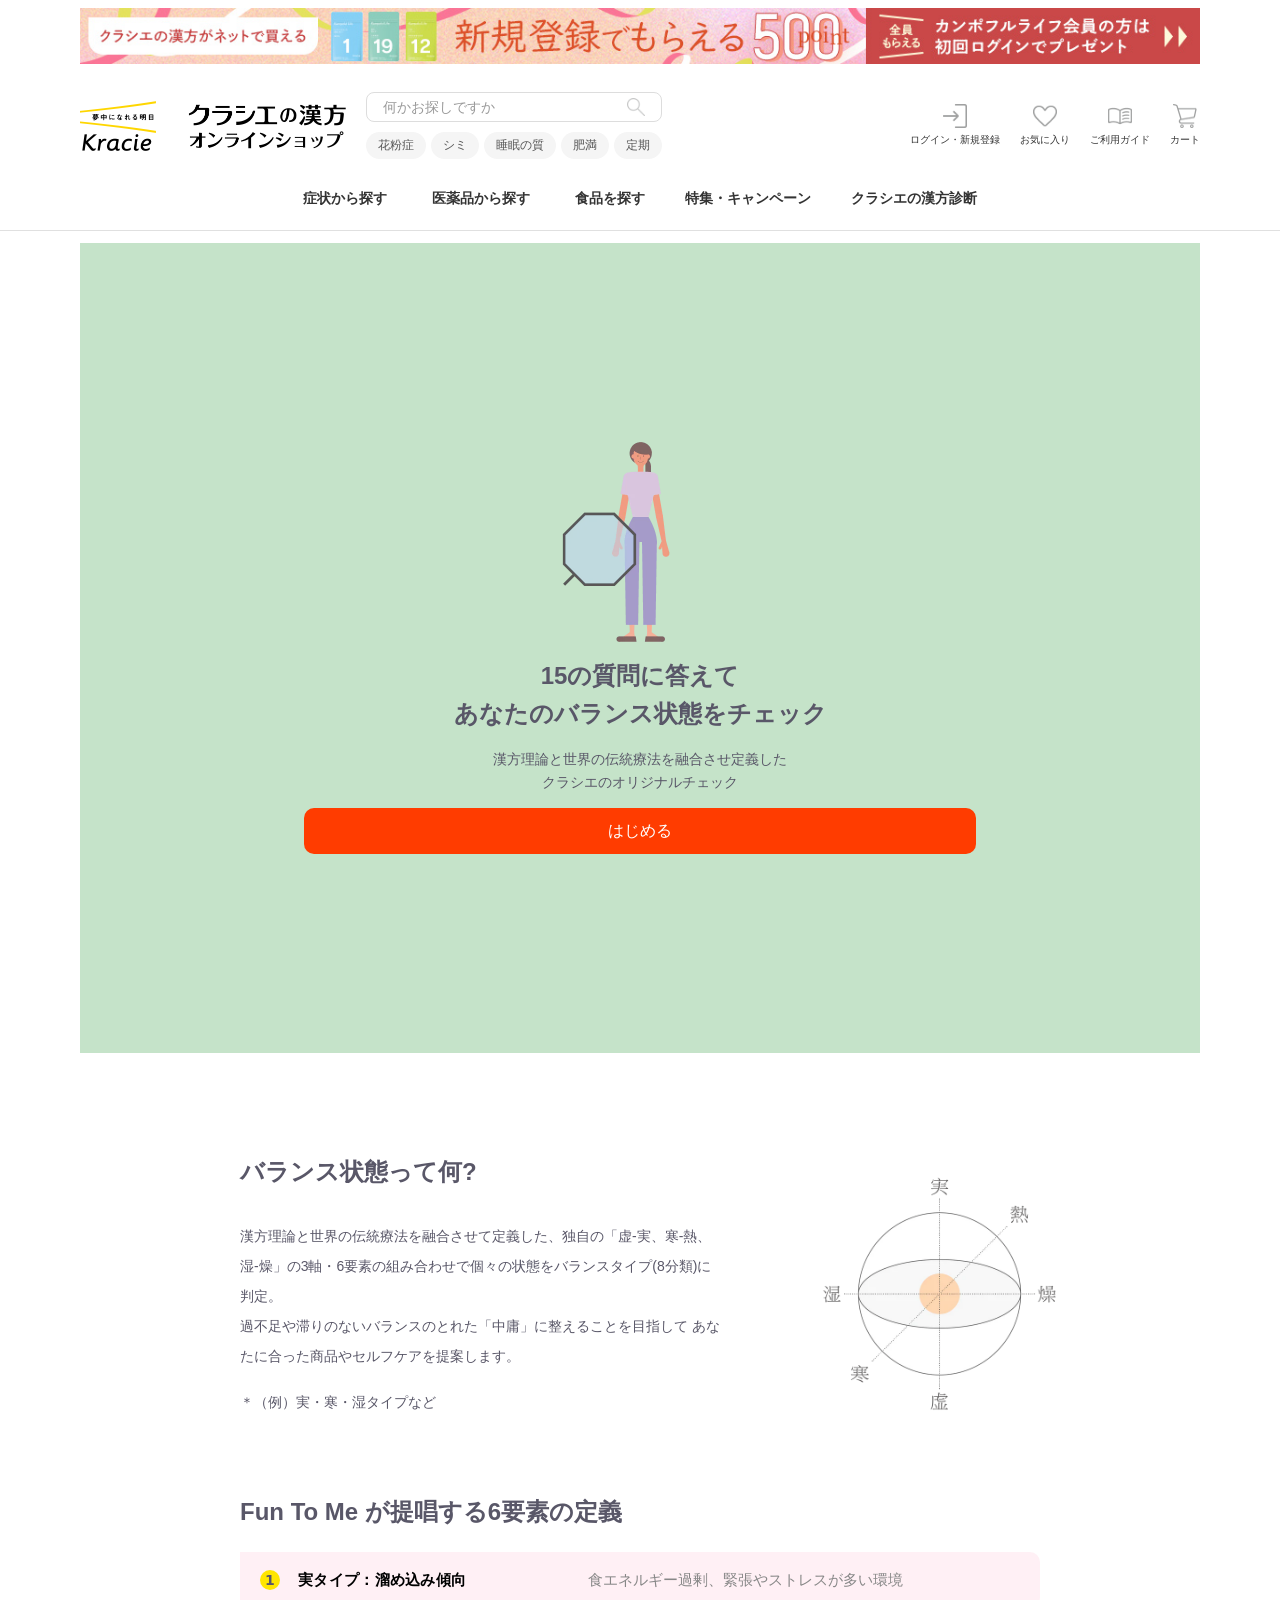
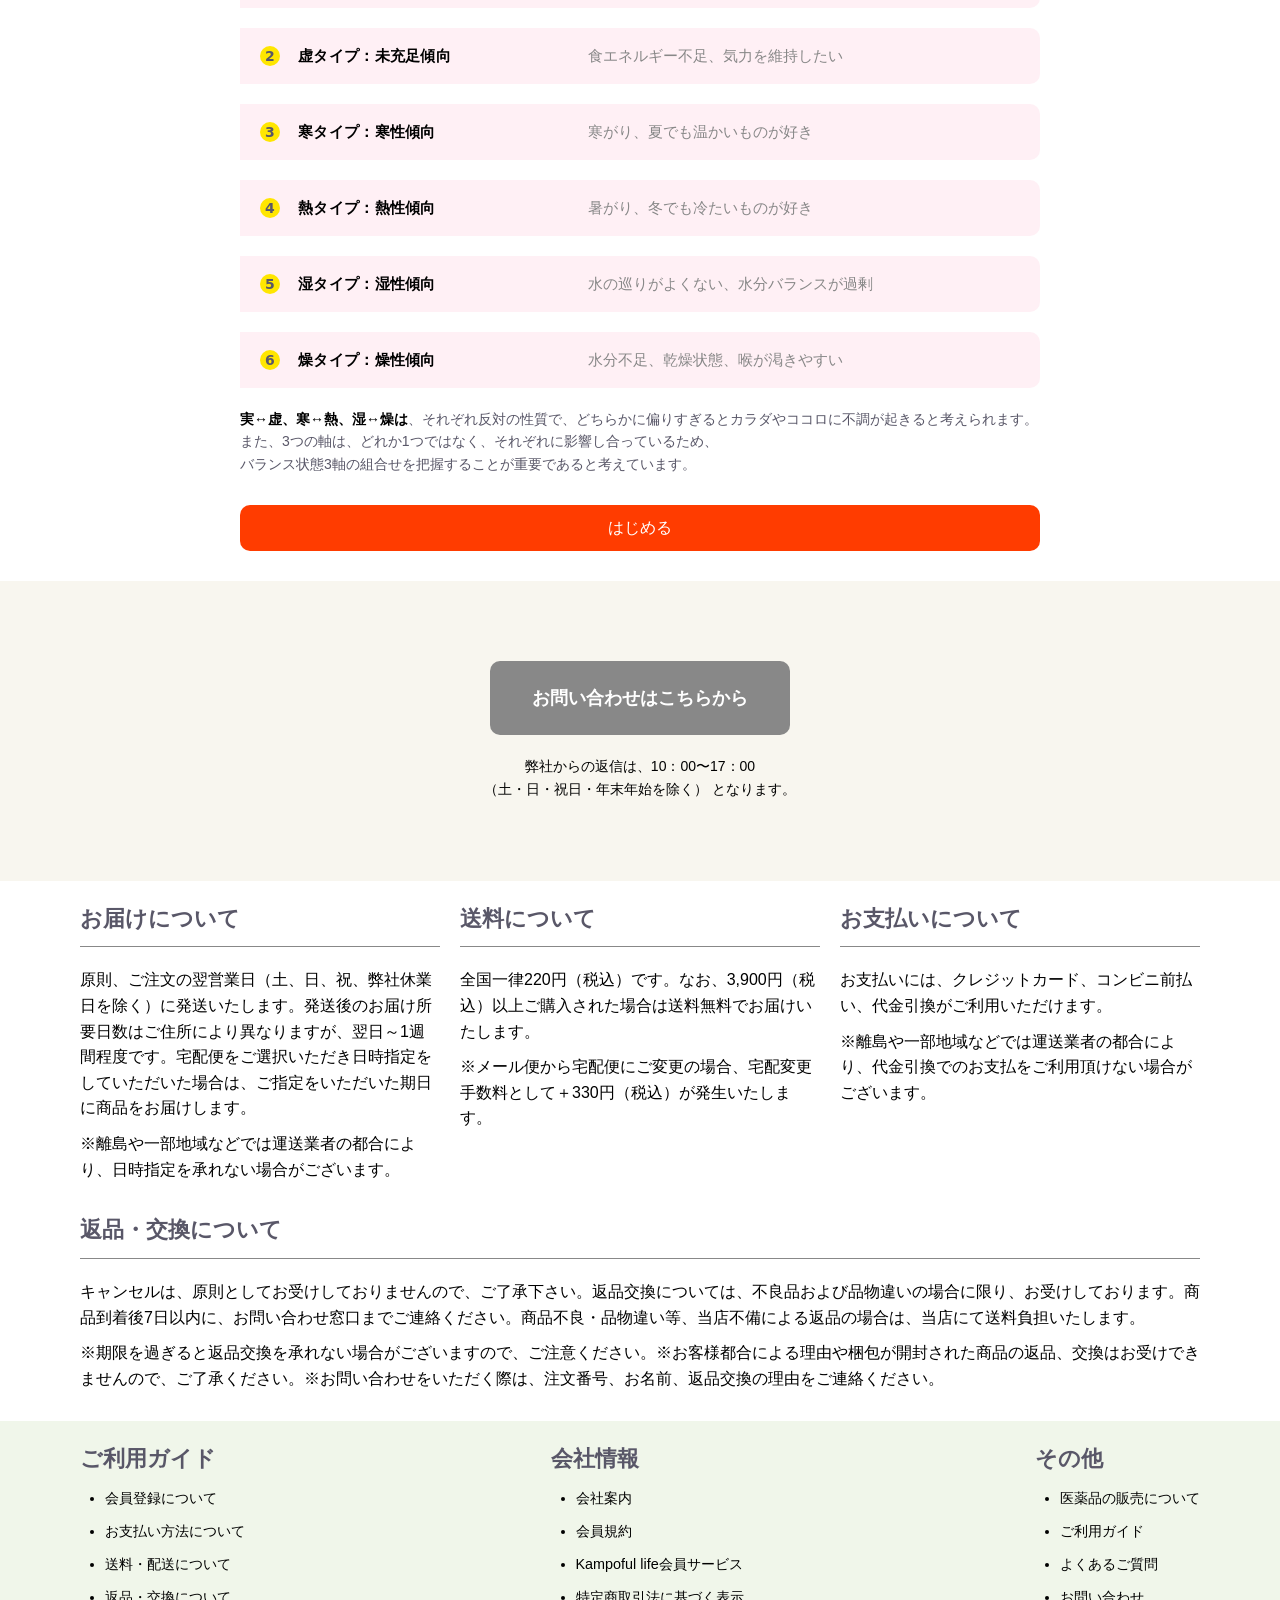
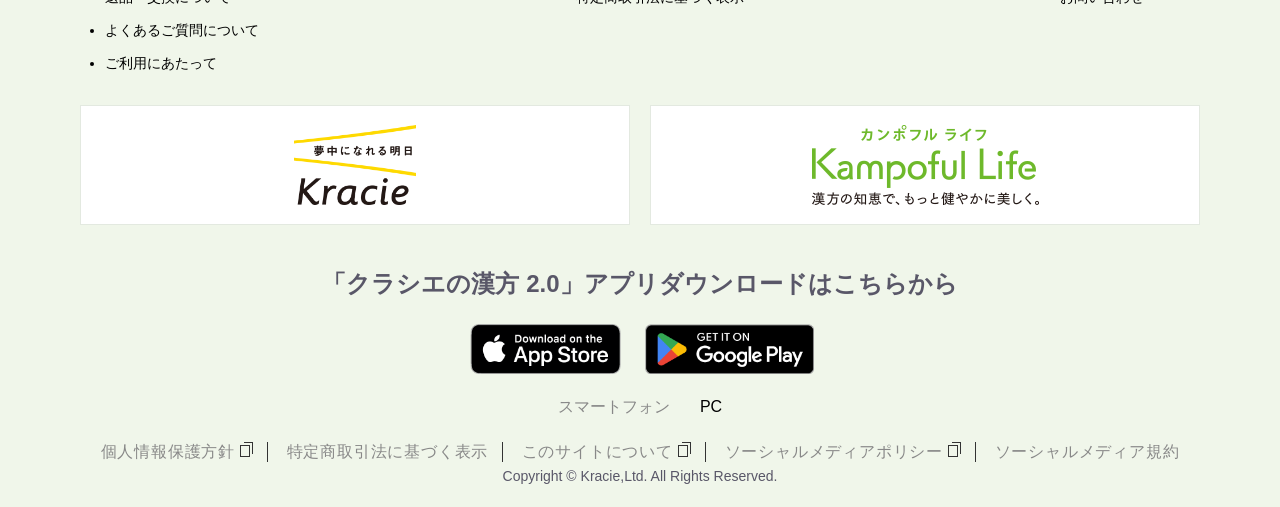
==== commit 648b55e3: "Updated Some Error" ====
--- a/index.html
+++ b/index.html
@@ -4,7 +4,7 @@
     <meta charset="UTF-8" />
     <meta name="viewport" content="width=device-width, initial-scale=1.0" />
     <title>Document</title>
-    <link rel="stylesheet" href="./css/style.css" />
+    <!-- <link rel="stylesheet" href="./css/style.css" /> -->
     <link
       rel="stylesheet"
       href="https://cdnjs.cloudflare.com/ajax/libs/font-awesome/7.0.1/css/all.min.css"
@@ -12,590 +12,3582 @@
       crossorigin="anonymous"
       referrerpolicy="no-referrer"
     />
+
+    <style>
+      :root {
+        --text-color: #000000;
+        --primary-color: #595768;
+        --secondary-color: #5c5b5a;
+        --white-color: #ffffff;
+        --bg-primary: #ffffff;
+        --bg-secondary: #a2a2a2;
+        --bg-hover-color: #9c9c9c;
+        --btn-primary-color: #888888;
+        --btn-secondary-color: #ff3c00;
+        --btn-hover-color: #ff4800;
+      }
+
+      * {
+        margin: 0;
+        padding: 0;
+        box-sizing: border-box;
+      }
+
+      body {
+        font-family:
+          -apple-system, BlinkMacSystemFont, "Segoe UI", Roboto, sans-serif;
+        line-height: 1.6;
+        background-color: var(--bg-primary);
+      }
+
+      html {
+        scroll-behavior: smooth;
+      }
+
+      .fixed-container {
+        max-width: 1400px;
+        width: 100%;
+        margin: 0 auto;
+      }
+      .container {
+        margin: 0px auto;
+        width: 800px;
+      }
+
+      .fluid-container {
+        margin: auto 80px;
+      }
+
+      a {
+        text-decoration: none;
+      }
+
+      li {
+        list-style: none;
+      }
+
+      h1 {
+        color: var(--primary-color);
+        font-weight: 600;
+        font-size: 1.5rem;
+      }
+
+      p {
+        color: var(--primary-color);
+        font-size: 14px;
+      }
+
+      /* Button Styles */
+      .btn {
+        background-color: var(--bg-color);
+        padding: 10px 30px;
+        border-radius: 10px;
+        color: var(--white-color);
+        position: relative;
+        overflow: hidden;
+        z-index: 1;
+        transition: color 0.3s ease;
+      }
+
+      .btn::before {
+        content: "";
+        position: absolute;
+        top: 0;
+        right: 0;
+        width: 0;
+        height: 100%;
+        background-color: var(--bg-hover-color);
+        transition: width 0.3s ease;
+        z-index: -1;
+        border-radius: 10px;
+      }
+
+      .btn:hover {
+        color: var(--white-color);
+      }
+
+      .btn:hover::before {
+        width: 100%;
+        right: auto;
+        left: 0;
+      }
+
+      .btn-2 {
+        width: 100%;
+        background-color: var(--btn-secondary-color);
+        padding: 10px 30px;
+        border-radius: 10px;
+        color: var(--white-color);
+        position: relative;
+        overflow: hidden;
+        z-index: 1;
+        transition: color 0.3s ease;
+        text-align: center;
+      }
+
+      .btn-2::before {
+        content: "";
+        position: absolute;
+        top: 0;
+        right: 0;
+        width: 0;
+        height: 100%;
+        background-color: var(--btn-hover-color);
+        transition: width 0.3s ease;
+        z-index: -1;
+        border-radius: 10px;
+      }
+
+      .btn-2:hover {
+        color: var(--white-color);
+      }
+
+      .btn-2:hover::before {
+        width: 100%;
+        right: auto;
+        left: 0;
+      }
+
+      .page-loader {
+        position: fixed;
+        top: 0;
+        left: 0;
+        width: 100%;
+        height: 100%;
+        background: white;
+        display: flex;
+        justify-content: center;
+        align-items: center;
+        z-index: 9999;
+        transition:
+          opacity 0.5s ease,
+          visibility 0.5s ease;
+      }
+
+      .page-loader.hidden {
+        opacity: 0;
+        visibility: hidden;
+      }
+
+      .loader {
+        width: 50px;
+        height: 50px;
+        border: 5px solid #f3f3f3;
+        border-top: 5px solid #3498db;
+        border-radius: 50%;
+        animation: spin 1s linear infinite;
+      }
+
+      @keyframes spin {
+        0% {
+          transform: rotate(0deg);
+        }
+        100% {
+          transform: rotate(360deg);
+        }
+      }
+      /* Promotion bar */
+      .promo-bar {
+        background-color: #fff;
+        padding: 8px 80px;
+        text-align: center;
+        font-size: 14px;
+        color: #333;
+      }
+
+      .promo-bar img {
+        height: auto;
+        display: block;
+        margin: 0 auto;
+        width: 100%;
+      }
+
+      /* Header */
+      header {
+        margin: 12px 0;
+        position: relative;
+        /* padding: 8px 80px; */
+      }
+
+      .main-header {
+        background-color: #fff;
+        padding: 8px 80px;
+        display: flex;
+        justify-content: space-between;
+        align-items: center;
+        gap: 30px;
+        margin-top: 8px;
+        min-height: 80px;
+      }
+
+      /* Logo section */
+      .logo-section {
+        display: flex;
+        align-items: center;
+        gap: 20px;
+        flex-shrink: 0;
+      }
+
+      .kracie-logo {
+        flex-shrink: 0;
+      }
+
+      .kracie-logo img {
+        max-height: 50px;
+        width: auto;
+        display: block;
+      }
+
+      /* Mobile menu */
+      .mobile-menu {
+        display: none;
+        align-items: center;
+        gap: 15px;
+      }
+
+      .mobile-menu .search-icon {
+        cursor: pointer;
+        background: none;
+        border: none;
+        padding: 8px;
+        display: flex;
+        align-items: center;
+        justify-content: center;
+        transition: transform 0.2s ease;
+      }
+
+      .mobile-menu .search-icon:hover {
+        transform: scale(1.1);
+      }
+
+      .mobile-menu .search-icon img {
+        width: 24px;
+        height: 24px;
+        display: block;
+      }
+
+      .mobile-menu-toggle {
+        display: none;
+        flex-direction: column;
+        justify-content: space-between;
+        width: 30px;
+        height: 21px;
+        background: transparent;
+        border: none;
+        cursor: pointer;
+        padding: 0;
+      }
+
+      .mobile-menu-toggle span {
+        width: 100%;
+        height: 2px;
+        background-color: #333;
+        border-radius: 3px;
+        transition: all 0.3s ease;
+      }
+
+      .mobile-menu-toggle.active span:first-child {
+        transform: rotate(45deg) translate(6px, 6px);
+      }
+
+      .mobile-menu-toggle.active span:nth-child(2) {
+        opacity: 0;
+      }
+
+      .mobile-menu-toggle.active span:last-child {
+        transform: rotate(-45deg) translate(6px, -6px);
+      }
+
+      /* Sidebar Menu */
+      .sidebar-menu {
+        position: fixed;
+        top: 0;
+        left: -100%;
+        width: 300px;
+        height: 100vh;
+        background: white;
+        box-shadow: 2px 0 10px rgba(0, 0, 0, 0.1);
+        z-index: 1002;
+        transition: left 0.3s ease-in-out;
+        overflow-y: auto;
+        -webkit-overflow-scrolling: touch;
+      }
+
+      .sidebar-menu.active {
+        left: 0;
+      }
+
+      .sidebar-header {
+        display: flex;
+        justify-content: space-between;
+        align-items: center;
+        padding: 20px;
+        border-bottom: 1px solid #e0e0e0;
+      }
+
+      .sidebar-logo img {
+        max-height: 40px;
+        width: auto;
+      }
+
+      .sidebar-close {
+        width: 32px;
+        height: 32px;
+        border-radius: 50%;
+        background: #f0f0f0;
+        border: none;
+        font-size: 24px;
+        display: flex;
+        align-items: center;
+        justify-content: center;
+        cursor: pointer;
+        color: #666;
+        transition: all 0.2s ease;
+      }
+
+      .sidebar-close:hover {
+        background: #e0e0e0;
+        transform: rotate(90deg);
+      }
+
+      .sidebar-content {
+        padding: 20px;
+      }
+
+      .sidebar-user {
+        padding: 20px;
+        background: linear-gradient(135deg, #f8f8f8 0%, #ffffff 100%);
+        display: flex;
+        align-items: center;
+        gap: 12px;
+      }
+
+      .user-avatar {
+        width: 48px;
+        height: 48px;
+        border-radius: 50%;
+        background: white;
+        display: flex;
+        align-items: center;
+        justify-content: center;
+        box-shadow: 0 2px 8px rgba(0, 0, 0, 0.05);
+      }
+
+      .user-avatar img {
+        width: 24px;
+        height: 24px;
+        opacity: 0.7;
+      }
+
+      .user-info {
+        display: flex;
+        flex-direction: column;
+      }
+
+      .user-greeting {
+        font-size: 12px;
+        color: #888;
+        margin-bottom: 4px;
+      }
+
+      .user-login {
+        color: #333;
+        text-decoration: none;
+        font-weight: 600;
+        font-size: 14px;
+        transition: color 0.2s ease;
+      }
+
+      .user-login:hover {
+        color: #888;
+      }
+
+      .sidebar-nav {
+        flex: 1;
+        padding: 20px;
+      }
+
+      .sidebar-nav-group {
+        margin-bottom: 25px;
+      }
+
+      .sidebar-nav-title {
+        font-size: 13px;
+        font-weight: 600;
+        color: #999;
+        text-transform: uppercase;
+        letter-spacing: 0.5px;
+        margin-bottom: 12px;
+        padding-left: 12px;
+      }
+
+      .sidebar-nav-item {
+        display: flex;
+        align-items: center;
+        justify-content: space-between;
+        padding: 12px 16px;
+        color: #333;
+        text-decoration: none;
+        font-size: 15px;
+        border-radius: 8px;
+        transition: all 0.2s ease;
+        margin-bottom: 2px;
+        opacity: 0;
+        transform: translateX(-20px);
+        animation: slideIn 0.3s ease forwards;
+        animation-delay: calc(var(--item-index) * 0.05s);
+      }
+
+      .sidebar-nav-item:hover {
+        background: #f5f5f5;
+        color: #888;
+        padding-left: 20px;
+      }
+
+      .sidebar-nav-item svg {
+        color: #999;
+        transition: transform 0.2s ease;
+      }
+
+      .sidebar-nav-item:hover svg {
+        transform: translateX(3px);
+        color: #888;
+      }
+
+      @keyframes slideIn {
+        to {
+          opacity: 1;
+          transform: translateX(0);
+        }
+      }
+
+      .sidebar-item-icon {
+        width: 20px;
+        height: 20px;
+        margin-right: 12px;
+        opacity: 0.7;
+      }
+
+      .sidebar-nav-item span:first-child {
+        display: flex;
+        align-items: center;
+      }
+
+      .sidebar-badge {
+        background: #ff6b6b;
+        color: white;
+        font-size: 11px;
+        font-weight: 600;
+        padding: 2px 6px;
+        border-radius: 12px;
+        min-width: 20px;
+        text-align: center;
+        margin-left: 8px;
+      }
+
+      .sidebar-tags {
+        padding: 20px;
+        border-top: 8px solid #f8f8f8;
+      }
+
+      .sidebar-tags-title {
+        font-size: 14px;
+        font-weight: 600;
+        color: #333;
+        margin-bottom: 15px;
+      }
+
+      .tags-container {
+        display: flex;
+        flex-wrap: wrap;
+        gap: 8px;
+      }
+
+      .tag {
+        background: #f0f0f0;
+        padding: 8px 16px;
+        border-radius: 30px;
+        font-size: 12px;
+        color: #555;
+        cursor: pointer;
+        transition: all 0.2s ease;
+        border: 1px solid transparent;
+      }
+
+      .tag:hover {
+        background: #e0e0e0;
+        color: #333;
+        transform: translateY(-1px);
+      }
+
+      .sidebar-footer {
+        padding: 20px;
+        border-top: 1px solid #f0f0f0;
+        display: flex;
+        flex-wrap: wrap;
+        gap: 15px;
+        background: #fafafa;
+      }
+
+      .footer-link {
+        color: #888;
+        text-decoration: none;
+        font-size: 12px;
+        transition: color 0.2s ease;
+        position: relative;
+      }
+
+      .footer-link:not(:last-child)::after {
+        content: "•";
+        position: absolute;
+        right: -10px;
+        color: #ddd;
+      }
+
+      .footer-link:hover {
+        color: #333;
+      }
+
+      .sidebar-overlay {
+        position: fixed;
+        top: 0;
+        left: 0;
+        width: 100%;
+        height: 100%;
+        background: rgba(0, 0, 0, 0.5);
+        opacity: 0;
+        visibility: hidden;
+        transition: all 0.3s ease;
+        z-index: 1001;
+        backdrop-filter: blur(3px);
+      }
+
+      .sidebar-overlay.active {
+        opacity: 1;
+        visibility: visible;
+      }
+
+      body.sidebar-open {
+        overflow: hidden;
+      }
+
+      .sidebar::-webkit-scrollbar {
+        width: 4px;
+      }
+
+      .sidebar::-webkit-scrollbar-track {
+        background: #f1f1f1;
+      }
+
+      .sidebar::-webkit-scrollbar-thumb {
+        background: #ccc;
+        border-radius: 4px;
+      }
+
+      .sidebar::-webkit-scrollbar-thumb:hover {
+        background: #999;
+      }
+
+      /* Search section */
+      .search-box-1 {
+        flex: 1;
+        max-width: 500px;
+        min-width: 250px;
+      }
+
+      .search-bar {
+        display: flex;
+        align-items: center;
+        background-color: #fff;
+        height: 30px;
+        border: 1px solid #ddd;
+        border-radius: 8px;
+        padding: 0;
+        width: 100%;
+        overflow: hidden;
+        transition: border-color 0.3s ease;
+      }
+
+      .search-bar:focus-within {
+        border-color: #888;
+        box-shadow: 0 0 0 2px rgba(136, 136, 136, 0.1);
+      }
+
+      .search-bar input[type="search"] {
+        flex: 1;
+        border: none;
+        background: transparent;
+        padding: 8px 16px;
+        font-size: 14px;
+        color: #333;
+        outline: none;
+        min-width: 0;
+      }
+
+      .search-bar input[type="search"]::placeholder {
+        color: #999;
+      }
+
+      .search-bar img {
+        width: 18px;
+        height: 18px;
+        margin-right: 16px;
+        cursor: pointer;
+        opacity: 0.6;
+        transition: opacity 0.3s ease;
+      }
+
+      .search-bar img:hover {
+        opacity: 1;
+      }
+
+      .badges {
+        display: flex;
+        gap: 5px;
+        margin-top: 10px;
+        flex-wrap: wrap;
+      }
+
+      .badges span {
+        background-color: #f5f5f5;
+        padding: 4px 12px;
+        border-radius: 20px;
+        font-size: 12px;
+        color: #555;
+        white-space: nowrap;
+        cursor: pointer;
+        transition: background-color 0.3s ease;
+      }
+
+      .badges span:hover {
+        background-color: #e0e0e0;
+      }
+
+      /* Search Box 2 Mobile */
+      .search-box-2 {
+        opacity: 0;
+        visibility: hidden;
+        transform: translateY(-10px);
+        transition: all 0.3s cubic-bezier(0.4, 0, 0.2, 1);
+        background: white;
+        padding: 20px;
+        border-radius: 8px;
+        box-shadow: 0 10px 30px rgba(0, 0, 0, 0.15);
+        position: absolute;
+        top: 100%;
+        right: 20px;
+        left: 20px;
+        width: auto;
+        max-width: 400px;
+        margin: 10px auto 0;
+        z-index: 1000;
+      }
+
+      .search-box-2.active {
+        opacity: 1;
+        visibility: visible;
+        transform: translateY(0);
+      }
+
+      .search-box-2 .search-bar {
+        margin-bottom: 15px;
+      }
+
+      .search-box-2 .badges {
+        justify-content: center;
+        margin-top: 0;
+      }
+
+      .search-overlay {
+        position: fixed;
+        top: 0;
+        left: 0;
+        right: 0;
+        bottom: 0;
+        background: rgba(0, 0, 0, 0.5);
+        opacity: 0;
+        visibility: hidden;
+        transition: all 0.3s ease;
+        z-index: 999;
+        backdrop-filter: blur(3px);
+      }
+
+      .search-overlay.active {
+        opacity: 1;
+        visibility: visible;
+      }
+
+      /* Icon section */
+      .icon-section {
+        display: flex;
+        align-items: center;
+        justify-content: flex-end;
+        gap: 20px;
+        flex-shrink: 0;
+      }
+
+      .icon-item {
+        display: flex;
+        flex-direction: column;
+        align-items: center;
+        text-decoration: none;
+        color: #333;
+        transition: all 0.3s ease;
+        position: relative;
+      }
+
+      .icon-item:hover {
+        color: #888;
+        transform: translateY(-2px);
+      }
+
+      .icon-item img {
+        width: 24px;
+        height: 24px;
+        margin-bottom: 4px;
+      }
+
+      .icon-item span {
+        font-size: 10px;
+        text-align: center;
+        white-space: nowrap;
+      }
+
+      /* Navigation menu */
+      .nav-menu {
+        display: flex;
+        justify-content: center;
+        gap: 40px;
+        padding: 15px 20px;
+        background-color: #fff;
+        border-bottom: 1px solid #e0e0e0;
+        flex-wrap: wrap;
+      }
+
+      .nav-item {
+        text-decoration: none;
+        color: #333;
+        font-size: 14px;
+        font-weight: 600;
+        padding: 5px 0;
+        position: relative;
+        transition: color 0.3s ease;
+        white-space: nowrap;
+      }
+
+      .nav-item:hover {
+        color: #888;
+      }
+
+      .nav-item i {
+        margin-left: 5px;
+        font-size: 12px;
+      }
+
+      .nav-item.dropdown {
+        position: relative;
+      }
+
+      /* Footer */
+      .footer .footer-top {
+        overflow: hidden;
+        background: #f8f6ef;
+        display: flex;
+        justify-content: center;
+        align-items: center;
+        flex-direction: column;
+        gap: 20px;
+        padding: 50px 30px;
+        height: 300px;
+      }
+
+      .footer .footer-top button {
+        background-color: #888888;
+        border: none;
+        padding: 25px 42px;
+        display: flex;
+        justify-content: center;
+        align-items: center;
+        font-size: 18px;
+        font-weight: 600;
+      }
+
+      .footer-top p {
+        text-align: center;
+        color: black;
+      }
+
+      .footer-boxes {
+        display: grid;
+        grid-template-columns: repeat(3, 1fr);
+        gap: 20px;
+        padding: 20px 0;
+      }
+
+      .footer-boxes .box h1 {
+        border-bottom: 1px solid #888888;
+        margin-bottom: 20px;
+        padding-bottom: 10px;
+        font-size: 1.4rem;
+      }
+
+      .footer-boxes .box h2 {
+        font-size: 1rem;
+        font-weight: normal;
+        margin: 10px 0;
+      }
+
+      .footer-boxes .box:last-child {
+        grid-column: 1 / -1;
+      }
+
+      .footer-medile {
+        padding: 20px 80px;
+        background-color: #f0f6ea;
+      }
+
+      .links-container {
+        display: flex;
+        justify-content: space-between;
+        align-items: flex-start;
+        flex-wrap: wrap;
+        gap: 20px;
+      }
+
+      .links-container .links h1 {
+        padding-bottom: 10px;
+        font-size: 1.4rem;
+      }
+
+      .links-container .links ul {
+        margin-left: 25px;
+      }
+
+      .links-container .links ul li {
+        padding-bottom: 10px;
+        font-size: 0.9rem;
+        list-style-type: disc;
+      }
+
+      .footer-logos {
+        display: flex;
+        gap: 20px;
+        margin: 20px 0;
+      }
+
+      .footer .footer-logos a {
+        display: flex;
+        justify-content: center;
+        align-items: center;
+        height: 120px;
+        background-color: #fff;
+        border: 1px solid #e3e9e0;
+        width: 50%;
+      }
+
+      .footer .footer-logos a img {
+        margin: 0 10px;
+        height: 80px;
+        vertical-align: text-bottom;
+      }
+
+      .footer-app-store {
+        display: flex;
+        flex-direction: column;
+        justify-content: center;
+        align-items: center;
+        gap: 20px;
+        margin-top: 40px;
+      }
+
+      .footer-app-store .app-store {
+        display: grid;
+        grid-template-columns: repeat(2, 165px);
+        gap: 10px;
+        justify-content: center;
+      }
+
+      .app-store a {
+        height: 50px;
+      }
+
+      .app-store a img {
+        height: 100%;
+      }
+
+      .phone-pc-icons {
+        display: flex;
+        justify-content: center;
+        align-items: center;
+        gap: 30px;
+      }
+
+      .phone-pc-icons a:first-child {
+        color: #888888;
+      }
+
+      .phone-pc-icons a:last-child {
+        color: #000;
+      }
+
+      .footer-bottom {
+        text-align: center;
+      }
+
+      .footer-bottom div a {
+        display: inline-block;
+        padding: 0 14px;
+        font-size: 1rem;
+        color: #888888;
+        line-height: 1.2;
+        letter-spacing: 0.05em;
+        border-right: 1px solid #333;
+      }
+
+      .footer-bottom div a:last-child {
+        border-right: 0;
+      }
+
+      /* Hero Section */
+      .hero-container {
+        background-color: #c5e3c9;
+        width: 100%;
+        height: 90vh;
+        display: flex;
+        justify-content: center;
+        align-items: center;
+      }
+
+      .hero-container-detail {
+        width: 60%;
+        display: flex;
+        justify-content: center;
+        align-items: center;
+        flex-direction: column;
+        gap: 15px;
+      }
+
+      .hero-container img {
+        height: 200px;
+      }
+
+      .hero-container h1,
+      .hero-container p {
+        text-align: center;
+      }
+
+      .hero-container p {
+        font-size: 14px;
+      }
+
+      .hero-container .state-of-balanace {
+        margin-bottom: 30px;
+      }
+
+      /* Custom Content */
+      .custom-content {
+        padding: 100px 0 60px;
+        display: grid;
+        grid-template-columns: 60% 30%;
+        align-items: center;
+        gap: 100px;
+        margin: 0 auto;
+        flex-wrap: wrap;
+      }
+
+      .custom-content .custom-content-types {
+        margin: 20px 0;
+      }
+
+      .custom-content h1 {
+        margin-bottom: 30px;
+      }
+
+      .custom-content-item .message {
+        text-align: left;
+        line-height: 30px;
+      }
+
+      .custom-content .custom-content-item,
+      .custom-content .custom-content-img {
+        width: 100%;
+      }
+
+      .custom-content-img img {
+        width: 100%;
+        height: auto;
+        display: block;
+      }
+
+      /* Types Table */
+      .types-table {
+        width: 100%;
+        border-spacing: 0 20px;
+        font-family:
+          "Segoe UI",
+          system-ui,
+          -apple-system,
+          sans-serif;
+      }
+
+      .types-table tbody tr {
+        background: linear-gradient(135deg, #ffffff 0%, #fff0f5 0%);
+        border-radius: 10px;
+      }
+
+      .types-table td {
+        padding: 16px 20px;
+        font-size: 15px;
+        position: relative;
+        border: none;
+      }
+
+      .types-table td:first-child {
+        font-weight: 600;
+        border-radius: 10px 0 0 10px;
+      }
+
+      .types-table td:last-child {
+        color: var(--btn-primary-color);
+        border-radius: 0 10px 10px 0;
+      }
+
+      .table-types {
+        letter-spacing: 0.3px;
+        display: flex;
+        align-items: center;
+        gap: 10px;
+      }
+
+      .table-types .count {
+        background: #ffe600;
+        width: 20px;
+        height: 20px;
+        color: var(--primary-color);
+        display: inline-flex;
+        justify-content: center;
+        align-items: center;
+        border-radius: 50%;
+        font-weight: 600;
+        font-size: 14px;
+        padding: 2px 4px;
+        margin-right: 8px;
+      }
+
+      .table-content-types {
+        font-weight: 600;
+        color: black;
+      }
+
+      .start-btn {
+        margin: 30px auto;
+        width: 100%;
+      }
+
+      .start-btn a {
+        display: block;
+      }
+
+      /* Quiz Styles */
+      .balancecheck_q_img {
+        max-width: 550px;
+        margin: 30px auto;
+      }
+
+      .balancecheck_q_img img {
+        width: 100%;
+        display: block;
+        padding: 20px 10px;
+      }
+
+      .balance-check-des p {
+        padding: 0 10px;
+      }
+
+      .balancecheck_q_btns {
+        padding: 0 10px;
+      }
+
+      #q-text {
+        font-size: 1.1rem;
+        font-weight: 400;
+        margin: 20px 0 30px;
+        line-height: 1.6;
+        color: #666;
+      }
+      #quiz-ui {
+        opacity: 1;
+      }
+
+      #quiz-ui.fade-out {
+        opacity: 0;
+      }
+
+      #quiz-ui.fade-in {
+        opacity: 1;
+      }
+
+      .option-btn {
+        display: flex;
+        align-items: center;
+        gap: 15px;
+        width: 100%;
+        padding: 15px 20px;
+        margin-bottom: 20px;
+        border: none;
+        background: #fed6b2;
+        border-radius: 8px;
+        cursor: pointer;
+        font-size: 1rem;
+        text-align: left;
+        transition: all 0.3s cubic-bezier(0.4, 0, 0.2, 1);
+        position: relative;
+        overflow: hidden;
+      }
+
+      .option-btn::before {
+        content: "";
+        display: inline-block;
+        width: 24px;
+        height: 24px;
+        border-radius: 50%;
+        background-color: white;
+        flex-shrink: 0;
+        transition: transform 0.3s ease;
+        box-shadow: 0 1px 3px rgba(0, 0, 0, 0.1);
+        border: 1px solid #bbb;
+        transform: scale(0.8);
+      }
+
+      .option-btn:hover::before {
+        transform: scale(0.5);
+      }
+
+      .option-btn.selected::before {
+        content: "" !important;
+        display: inline-block !important;
+        width: 16px !important;
+        height: 16px !important;
+        background: transparent !important;
+        border: none !important;
+        box-shadow: none !important;
+        border-radius: 50% !important;
+        transform: scale(1) !important;
+        background-image: url('data:image/svg+xml;utf8,<svg xmlns="http://www.w3.org/2000/svg" width="24" height="24" viewBox="0 0 24 24" fill="none" stroke="white" stroke-width="3" stroke-linecap="round" stroke-linejoin="round"><polyline points="20 6 9 17 4 12"></polyline></svg>') !important;
+        background-size: contain !important;
+        background-position: center !important;
+        background-repeat: no-repeat !important;
+      }
+
+      .option-btn.selected:hover::before {
+        transform: scale(0.8);
+      }
+
+      @keyframes pulse {
+        0% {
+          transform: scale(1);
+        }
+        50% {
+          transform: scale(1.02);
+        }
+        100% {
+          transform: scale(1);
+        }
+      }
+
+      /* .option-btn::after {
+  content: "";
+  position: absolute;
+  top: 50%;
+  left: 50%;
+  width: 0;
+  height: 0;
+  border-radius: 50%;
+  background: rgba(255, 255, 255, 0.3);
+  transform: translate(-50%, -50%);
+  transition:
+    width 0.6s,
+    height 0.6s;
+}
+
+.option-btn:active::after {
+  width: 300px;
+  height: 300px;
+}
+
+.option-btn.selected {
+  animation: pulse 0.3s ease;
+} */
+      .option-btn span {
+        flex: 1;
+        line-height: 1.4;
+      }
+
+      .balance-check-des {
+        display: flex;
+        flex-direction: column;
+        justify-content: center;
+        align-items: center;
+        gap: 20px;
+        margin: 20px 0;
+      }
+
+      .balance-check-des .q-count-number {
+        display: flex;
+        align-items: center;
+        gap: 20px;
+      }
+
+      .q-count-number .q-circle {
+        background-color: #ffe600;
+        border-radius: 50%;
+        padding: 5px 4px;
+        font-size: 14px;
+        font-weight: 600;
+        color: var(--primary-color);
+        display: flex;
+        align-items: center;
+        gap: 2px;
+      }
+
+      .progress-container {
+        background: #eeeeee;
+        width: 60%;
+        margin: 30px auto;
+      }
+
+      .progress-row {
+        width: 100%;
+        padding: 20px;
+      }
+
+      .progress-left {
+        display: flex;
+        align-items: center;
+        gap: 15px;
+        justify-content: space-between;
+        margin-bottom: 20px;
+      }
+
+      .count {
+        display: none;
+      }
+
+      .answer-progress {
+        display: flex;
+        align-items: center;
+        gap: 5px;
+      }
+
+      .answer-progress .question-number {
+        font-weight: 600;
+        color: #888;
+        font-size: 1rem;
+        text-align: center;
+      }
+
+      .answer-progress .progress-separator {
+        color: #ccc;
+        font-weight: 400;
+        font-size: 1.1rem;
+      }
+
+      .answer-progress .total-questions {
+        color: #888;
+        font-weight: 600;
+        font-size: 1rem;
+      }
+
+      .answer-progress .progress-label {
+        color: #666;
+        font-size: 0.9rem;
+        margin-left: 5px;
+      }
+
+      .progress-bar {
+        flex: 1;
+        height: 10px;
+        background: #ffffff;
+        position: relative;
+        border-radius: 2px;
+        overflow: hidden;
+        border: 1px #cccccc solid;
+      }
+
+      #progress-fill {
+        height: 10px;
+        background: #ffe600;
+        width: 0%;
+        transition: width 0.3s ease;
+        border-radius: 2px;
+        transition: width 0.4s cubic-bezier(0.4, 0, 0.2, 1);
+        position: relative;
+        overflow: hidden;
+      }
+
+      #progress-fill::after {
+        content: "";
+        position: absolute;
+        top: 0;
+        left: 0;
+        right: 0;
+        bottom: 0;
+        background: linear-gradient(
+          90deg,
+          transparent,
+          rgba(255, 255, 255, 0.3),
+          transparent
+        );
+        animation: shimmer 1.5s infinite;
+      }
+
+      @keyframes shimmer {
+        0% {
+          transform: translateX(-100%);
+        }
+        100% {
+          transform: translateX(100%);
+        }
+      }
+      /* .q-number {
+        transition: transform 0.2s ease;
+      }
+
+      .q-number.change {
+        transform: scale(1.2);
+      } */
+
+      .result-ui {
+        opacity: 0;
+        transform: translateY(30px);
+        transition:
+          opacity 0.5s ease,
+          transform 0.5s ease;
+      }
+
+      .result-ui.show {
+        opacity: 1;
+        transform: translateY(0);
+      }
+
+      .result-ui .result-container {
+        animation: scaleIn 0.5s ease forwards;
+      }
+
+      @keyframes scaleIn {
+        from {
+          opacity: 0;
+          transform: scale(0.9);
+        }
+        to {
+          opacity: 1;
+          transform: scale(1);
+        }
+      }
+      .nav-container {
+        display: flex;
+        gap: 10px;
+        align-items: center;
+        justify-content: space-between;
+      }
+
+      .prev,
+      .next {
+        border: none;
+        cursor: pointer;
+        background: #888888;
+        display: flex;
+        align-items: center;
+        justify-content: center;
+        color: white;
+        padding: 8px 15px;
+        border-radius: 5px;
+        transition: opacity 0.2s ease;
+        font-size: 14px;
+        white-space: nowrap;
+      }
+
+      /* .prev:hover:not(.disabled),
+      .next:hover:not(.disabled) {
+        background: #bababa;
+      } */
+
+      /* .prev.disabled,
+      .next.disabled {
+        opacity: 0.3;
+        cursor: not-allowed !important;
+        pointer-events: none;
+      } */
+
+      .next.disabled {
+        opacity: 0.3;
+        cursor: not-allowed !important;
+        pointer-events: none;
+      }
+      .result-container {
+        display: flex;
+        gap: 40px;
+        /* padding: 0 20px; */
+        margin: 30px 0;
+      }
+
+      .result-img {
+        width: 100%;
+        margin-bottom: 20px;
+        text-align: center;
+      }
+
+      /* Fix result image size */
+      .result-img img {
+        max-width: 100%;
+        width: 100%;
+        height: auto;
+        object-fit: contain;
+      }
+
+      .chat-container {
+        display: flex;
+        gap: 12px;
+        align-items: center;
+        flex-direction: column;
+        width: 100%;
+        margin-top: 45px;
+      }
+
+      .chat-container img {
+        width: auto;
+        height: 255px;
+      }
+
+      .type-badge {
+        display: flex;
+        flex-wrap: wrap;
+        align-items: center;
+        justify-content: center;
+        position: relative;
+        gap: 0;
+        margin-bottom: 15px;
+        padding-bottom: 10px;
+        font-weight: 800;
+        animation: slideDown 0.5s ease 0.2s both;
+      }
+      @keyframes slideDown {
+        from {
+          opacity: 0;
+          transform: translateY(-20px);
+        }
+        to {
+          opacity: 1;
+          transform: translateY(0);
+        }
+      }
+
+      .type-item {
+        display: inline-flex;
+        align-items: center;
+        font-size: 1rem;
+        position: relative;
+      }
+
+      .type-item:not(:last-child)::after {
+        content: "・";
+        margin-left: -6px;
+        margin-right: -2px;
+        color: #333;
+        font-weight: 400;
+      }
+
+      .type-item:last-child {
+        color: #333;
+        font-size: 1rem;
+        font-weight: 800;
+      }
+
+      .type-badge::after {
+        content: "";
+        position: absolute;
+        bottom: 10px;
+        left: -22px;
+        width: 132%;
+        height: 7px;
+        background: #ffe600;
+      }
+
+      .message-container {
+        position: relative;
+        padding: 30px 20px 20px 20px;
+      }
+
+      .message-container .message-bubble {
+        position: relative;
+        padding: 20px 25px;
+        font-size: 13.5px;
+        background: #efefef;
+        border-radius: 18px;
+        box-shadow: 0 2px 5px rgba(0, 0, 0, 0.1);
+        margin-top: 20px;
+        animation: fadeInUp 0.5s ease 0.3s both;
+      }
+      @keyframes fadeInUp {
+        from {
+          opacity: 0;
+          transform: translateY(20px);
+        }
+        to {
+          opacity: 1;
+          transform: translateY(0);
+        }
+      }
+
+      .message-container .message-bubble::before {
+        content: "";
+        position: absolute;
+        top: -45px;
+        right: 39%;
+        width: 0;
+        height: 0;
+        border-left: -7px solid transparent;
+        border-right: 61px solid transparent;
+        border-bottom: 61px solid #efefef;
+        transform: translateX(50%);
+      }
+
+      .message-text {
+        font-size: 15px;
+        margin: 0 0 15px 0;
+        font-weight: 600;
+        line-height: 1.5;
+      }
+
+      .message-bubble p {
+        font-size: 13px;
+        margin: 0;
+        line-height: 1.6;
+        color: #333;
+      }
+
+      .sp-br {
+        display: none;
+      }
+
+      .message-bubble {
+        position: relative;
+        background: #f5f5f5;
+        border-radius: 15px;
+        padding: 20px;
+        margin-top: 25px;
+      }
+
+      .msg-bubble-top {
+        position: absolute;
+        top: -30px;
+        right: 20px;
+        background: #4a90e2;
+        color: white;
+        padding: 8px 20px;
+        border-radius: 25px;
+        font-size: 14px;
+        font-weight: 500;
+        box-shadow: 0 2px 5px rgba(0, 0, 0, 0.1);
+        white-space: nowrap;
+      }
+
+      .msg-bubble-arrow {
+        position: absolute;
+        bottom: -8px;
+        right: 20px;
+        width: 0;
+        height: 0;
+        border-left: 10px solid transparent;
+        border-right: 10px solid transparent;
+        border-top: 10px solid #4a90e2;
+      }
+
+      .message-text {
+        margin-top: 25px;
+      }
+      /* Products */
+      .products {
+        max-width: 1200px;
+        margin: 50px auto;
+        padding: 0 16px;
+      }
+
+      .product_header {
+        display: flex;
+        justify-content: space-between;
+        gap: 20px;
+        align-items: center;
+        margin-bottom: 30px;
+      }
+
+      .product_header h1 {
+        font-size: 30px;
+      }
+
+      .product_header a {
+        padding: 10px 40px;
+        border-radius: 30px;
+        background-color: #fff;
+        border: 1px solid #ccc;
+        cursor: pointer;
+        transition: border 0.2s ease;
+        text-decoration: none;
+        color: var(--text);
+      }
+
+      .product_header a:hover {
+        border: 1px solid #333;
+      }
+
+      .cards {
+        display: grid;
+        grid-template-columns: repeat(auto-fit, minmax(220px, 1fr));
+        gap: 20px;
+      }
+
+      .card {
+        background: #fff;
+        transition: transform 0.3s ease;
+      }
+
+      .images {
+        position: relative;
+        width: 100%;
+        display: flex;
+        justify-content: center;
+      }
+
+      .images img {
+        width: 100%;
+        transition: opacity 0.4s ease;
+      }
+
+      .images img:nth-child(2) {
+        position: absolute;
+        top: 0;
+        left: 50%;
+        transform: translateX(-50%);
+        opacity: 0;
+      }
+
+      .card:hover .images img:nth-child(1) {
+        opacity: 0;
+      }
+
+      .card:hover .images img:nth-child(2) {
+        opacity: 1;
+      }
+
+      .card p {
+        font-size: 12px;
+        line-height: 1.5;
+        padding: 20px 0;
+      }
+
+      .restart-container {
+        display: flex;
+        justify-content: center;
+        align-items: center;
+        margin: 20px 0;
+      }
+
+      .restart-container button {
+        border: none;
+        width: 80%;
+        margin: 0 auto;
+        background-color: #888888;
+        cursor: pointer;
+        color: white;
+        padding: 15px;
+        font-size: 15px;
+        font-weight: 600;
+      }
+
+      .related-heading {
+        margin: 30px 0;
+      }
+
+      .related-products h1 {
+        position: relative;
+        padding: 0 20px;
+        text-align: center;
+      }
+
+      .related-products h1::before,
+      .related-products h1::after {
+        content: "";
+        position: absolute;
+        top: 50%;
+        width: 43%;
+        height: 4px;
+        background: #ffe600;
+        transform: translateY(-50%);
+        margin: 0 50px;
+      }
+
+      .related-products h1::before {
+        left: -60px;
+      }
+
+      .related-products h1::after {
+        right: -60px;
+      }
+
+      .validation-message {
+        color: #ff3c00;
+        text-align: center;
+        margin: 10px 0;
+        display: none;
+        font-weight: bold;
+      }
+
+      .validation-message.show {
+        display: block;
+      }
+
+      /* Go Top Button */
+      /* .go-top {
+        position: fixed;
+        bottom: 30px;
+        right: 30px;
+        z-index: 1000;
+        opacity: 0;
+        visibility: visible;
+        pointer-events: auto;
+        transition: all 0.3s ease;
+      } */
+
+      .go-top {
+        position: fixed;
+        bottom: 30px;
+        right: 30px;
+        z-index: 1000;
+        opacity: 0;
+        visibility: hidden;
+        pointer-events: none;
+        transition: all 0.3s ease;
+      }
+
+      .go-top.show {
+        opacity: 1;
+        visibility: visible;
+        pointer-events: auto;
+      }
+      .go-top button {
+        width: 50px;
+        height: 50px;
+        border-radius: 50%;
+        background: rgba(0, 0, 0, 0.5);
+        border: none;
+        cursor: pointer;
+        display: flex;
+        align-items: center;
+        justify-content: center;
+        color: white;
+        font-size: 24px;
+        box-shadow: 0 4px 12px rgba(0, 0, 0, 0.15);
+        transition: all 0.3s ease;
+        backdrop-filter: blur(2px);
+      }
+
+      .go-top button:hover {
+        background: rgba(0, 0, 0, 0.8);
+        transform: translateY(-5px);
+        box-shadow: 0 6px 16px rgba(0, 0, 0, 0.2);
+      }
+
+      @keyframes bounce {
+        0%,
+        20%,
+        50%,
+        80%,
+        100% {
+          transform: translateY(0);
+        }
+        40% {
+          transform: translateY(-5px);
+        }
+        60% {
+          transform: translateY(-3px);
+        }
+      }
+
+      /* Brand Page Button */
+      .brand-page-btn {
+        display: block;
+        width: 250px;
+        margin: 30px auto;
+        padding: 15px 25px;
+        background-color: #888888;
+        color: white;
+        text-align: center;
+        border-radius: 30px;
+        text-decoration: none;
+        font-weight: 600;
+        transition: background-color 0.3s ease;
+      }
+
+      .brand-page-btn:hover {
+        background-color: #666666;
+      }
+
+      input[type="search"]::-webkit-search-cancel-button {
+        -webkit-appearance: none;
+        appearance: none;
+        display: none;
+      }
+
+      /* Responsive */
+      @media (max-width: 1200px) {
+        .main-header {
+          padding: 8px 20px;
+          gap: 20px;
+        }
+      }
+
+      @media (max-width: 1024px) {
+        .container {
+          margin: 0px auto;
+          width: 100%;
+        }
+        .promo-bar {
+          padding: 8px 20px;
+        }
+        .fluid-container {
+          margin: 0;
+          padding: 0 20px;
+        }
+        .main-header {
+          padding: 8px 20px;
+        }
+
+        .icon-section {
+          gap: 15px;
+        }
+
+        .icon-item span {
+          font-size: 10px;
+        }
+
+        .nav-menu {
+          gap: 20px;
+          padding: 15px;
+        }
+
+        .hero-container {
+          background-color: #c5e3c9;
+          width: 100%;
+          /* height: 50vh; */
+          display: flex;
+          justify-content: center;
+          align-items: center;
+        }
+        .custom-content {
+          grid-template-columns: 1fr 1fr;
+          gap: 40px;
+          padding: 20px 0;
+        }
+
+        .chat-container {
+          flex-direction: column;
+        }
+        .related-products h1::before {
+          left: -85px;
+        }
+        .related-products h1::after {
+          right: -85px;
+        }
+
+        .footer-medile {
+          padding: 20px;
+        }
+      }
+
+      @media (max-width: 900px) {
+        .promo-bar {
+          padding: 8px 20px;
+        }
+
+        .fluid-container {
+          margin: auto 20px;
+        }
+        .search-box-1 {
+          display: none;
+        }
+
+        .mobile-menu {
+          display: flex;
+        }
+
+        .mobile-menu .search-icon {
+          display: flex;
+        }
+
+        .mobile-menu-toggle {
+          display: flex;
+        }
+
+        .icon-section {
+          display: none;
+        }
+
+        .icon-item span {
+          font-size: 9px;
+        }
+
+        .container {
+          width: 100%;
+        }
+
+        .related-products h1::before {
+          left: -85px;
+        }
+        .related-products h1::after {
+          right: -85px;
+        }
+
+        .footer-boxes {
+          grid-template-columns: repeat(2, 1fr);
+          padding: 20px 10px;
+        }
+
+        .footer-boxes .box:last-child {
+          grid-column: 1 / -1;
+        }
+
+        .footer-boxes .box h1 {
+          font-size: 1.3rem;
+        }
+
+        .footer-boxes .box h2 {
+          font-size: 0.95rem;
+        }
+
+        .result-container {
+          flex-direction: column;
+        }
+      }
+
+      @media (max-width: 768px) {
+        .main-header {
+          padding: 8px 15px;
+          min-height: 60px;
+        }
+
+        .kracie-logo img {
+          max-height: 34px;
+        }
+
+        .mobile-menu {
+          display: flex;
+          align-items: center;
+          gap: 20px;
+        }
+
+        .mobile-menu-toggle {
+          display: flex;
+        }
+
+        .icon-item:not(:last-child) {
+          display: none;
+        }
+
+        .icon-item:last-child {
+          display: flex;
+        }
+
+        .icon-item span {
+          display: none;
+        }
+
+        .icon-item img {
+          margin-bottom: 0;
+          width: 28px;
+          height: 28px;
+        }
+
+        .nav-menu {
+          gap: 15px;
+          overflow-x: auto;
+          justify-content: flex-start;
+          padding: 12px 15px;
+          -webkit-overflow-scrolling: touch;
+          scrollbar-width: none;
+        }
+
+        .nav-menu::-webkit-scrollbar {
+          display: none;
+        }
+
+        .nav-item {
+          font-size: 13px;
+          white-space: nowrap;
+        }
+
+        .nav-item i {
+          font-size: 10px;
+        }
+
+        .promo-bar {
+          padding: 5px 10px;
+          font-size: 12px;
+        }
+
+        .search-box-2 {
+          width: calc(100% - 40px);
+          right: 20px;
+          left: 20px;
+          top: 70px;
+          transform-origin: top center;
+        }
+
+        .badges {
+          justify-content: center;
+        }
+
+        .balancecheck_q_btns {
+          padding: 0;
+        }
+        .hero-container-detail {
+          width: 100%;
+          padding: 10px 30px;
+        }
+
+        .hero-container {
+          padding: 20px;
+        }
+
+        /* .table-container {
+          padding: 0 20px;
+        } */
+        .type-item {
+          font-size: 1.2rem;
+        }
+
+        .result-img {
+          margin: 0;
+        }
+        .chat-container {
+          margin-top: 20px;
+        }
+
+        .chat-container img {
+          width: auto;
+          height: 400px;
+        }
+
+        .related-products {
+          margin: 0 20px;
+        }
+        .related-products h1::before {
+          left: -75px;
+        }
+        .related-products h1::after {
+          right: -75px;
+        }
+
+        .footer-boxes {
+          grid-template-columns: 1fr;
+          /* padding: 0 20px; */
+        }
+
+        .footer-boxes .box:last-child {
+          grid-column: auto;
+        }
+
+        .footer-boxes .box h1 {
+          font-size: 1.2rem;
+        }
+
+        .footer-boxes .box h2 {
+          font-size: 0.9rem;
+        }
+
+        .footer-logos {
+          flex-direction: column;
+        }
+
+        .footer .footer-logos a {
+          width: 100%;
+        }
+
+        .footer-medile {
+          padding: 20px 20px;
+        }
+
+        .container {
+          width: 100%;
+          padding: 0;
+        }
+
+        .fluid-container {
+          margin: 0;
+        }
+
+        .btn {
+          padding: 6px 20px;
+        }
+
+        h1 {
+          font-size: 1.2rem;
+        }
+
+        p {
+          font-size: 0.75rem;
+        }
+
+        .custom-content {
+          grid-template-columns: 1fr;
+          gap: 30px;
+          padding: 60px 0 40px;
+          width: 90%;
+        }
+
+        .custom-content-img img {
+          width: 70%;
+          margin: 0 auto;
+        }
+
+        .progress-container {
+          width: 100%;
+          padding: 0;
+          margin: 0;
+        }
+
+        .footer .footer-top {
+          padding: 30px 20px;
+        }
+        .go-top button {
+          width: 45px;
+          height: 45px;
+          font-size: 20px;
+          background: rgba(0, 0, 0, 0.6);
+        }
+      }
+
+      @media (max-width: 640px) {
+        .fluid-container {
+          margin: 0;
+          padding: 0;
+        }
+        .related-products h1::before {
+          left: -65px;
+          margin: 0 34px;
+        }
+        .related-products h1::before {
+          right: -65px;
+          margin: 0 34px;
+        }
+
+        .footer-boxes {
+          padding: 15px;
+          gap: 15px;
+        }
+
+        .footer .footer-top button {
+          padding: 15px 35px;
+          font-size: 16px;
+        }
+
+        .links-container {
+          flex-direction: column;
+          gap: 20px;
+        }
+
+        .container {
+          padding: 0 20px;
+        }
+
+        .balance-check-des p {
+          padding: 0 10px;
+          font-size: 16px;
+        }
+
+        .footer-app-store h1 {
+          font-size: 1rem;
+        }
+      }
+
+      @media (max-width: 480px) {
+        .container {
+          padding: 0 10px;
+        }
+        .main-header {
+          padding: 8px 10px;
+        }
+
+        .kracie-logo img {
+          max-height: 30px;
+        }
+
+        .mobile-menu {
+          gap: 10px;
+        }
+
+        .mobile-menu .search-icon img {
+          width: 22px;
+          height: 22px;
+        }
+
+        .mobile-menu-toggle {
+          width: 25px;
+          height: 18px;
+        }
+
+        .nav-menu {
+          padding: 10px;
+          gap: 12px;
+          justify-content: center;
+          align-items: center;
+        }
+
+        .nav-item {
+          font-size: 12px;
+        }
+
+        .search-box-2 {
+          right: 10px;
+          left: 10px;
+          padding: 15px;
+        }
+
+        .sidebar {
+          width: 85%;
+          max-width: 320px;
+        }
+
+        .hero-container {
+          padding: 30px 20px;
+          min-height: 40vw;
+        }
+
+        .hero-container img {
+          height: 60vw;
+        }
+
+        .hero-container-detail {
+          width: 100%;
+          padding: 0;
+        }
+
+        .custom-content {
+          /* padding: 20px; */
+          width: 100%;
+        }
+
+        .types-table td {
+          font-size: 12px;
+        }
+
+        .balance-check-des p {
+          font-size: 14px;
+          text-align: center;
+        }
+
+        .balancecheck_q_btns .option-btn {
+          font-size: 0.9rem;
+        }
+
+        .links-container .links h1 {
+          font-size: 1rem;
+        }
+
+        .type-item {
+          font-size: 1rem;
+        }
+
+        .type-item:last-child {
+          font-size: 1rem;
+        }
+        .result-container {
+          padding: 0;
+          margin: 0;
+        }
+
+        .footer .footer-top button {
+          padding: 15px 25px;
+          font-size: 14px;
+        }
+
+        .footer .footer-top {
+          padding: 10px;
+          height: 200px;
+        }
+
+        .footer-boxes .box h2 {
+          font-size: 0.85rem;
+        }
+
+        .footer .footer-logos a img {
+          height: 60px;
+        }
+
+        .go-top button {
+          width: 40px;
+          height: 40px;
+          font-size: 18px;
+        }
+      }
+    </style>
   </head>
   <body>
     <!-- Page Loader -->
-    <div class="page-loader" id="pageLoader">
-      <div class="loader"></div>
-    </div>
-
-    <!-- Top promotion bar -->
-    <div class="promo-bar">
-      <img src="./img/top_header.jpg" alt="" />
-    </div>
-
-    <!-- Main header -->
-    <header>
-      <div class="main-header">
-        <div class="logo-section">
-          <a href="" class="kracie-logo">
-            <img src="./img/logo.png" alt="" />
-          </a>
-          <div class="search-box-1">
-            <div class="search-bar">
-              <input
-                type="search"
-                name="keyword"
-                placeholder="何かお探しですか"
-              />
+    <div class="fixed-container">
+      <div class="page-loader" id="pageLoader">
+        <div class="loader"></div>
+      </div>
+
+      <!-- Top promotion bar -->
+      <div class="promo-bar">
+        <img src="./img/top_header.jpg" alt="" />
+      </div>
+
+      <!-- Main header -->
+      <header>
+        <div class="main-header">
+          <div class="logo-section">
+            <a href="" class="kracie-logo">
+              <img src="./img/logo.png" alt="" />
+            </a>
+            <div class="search-box-1">
+              <div class="search-bar">
+                <input
+                  type="search"
+                  name="keyword"
+                  placeholder="何かお探しですか"
+                />
+                <img src="./img/ico_search.png" alt="" />
+              </div>
+              <div class="badges">
+                <span>花粉症 </span>
+                <span>シミ</span>
+                <span>睡眠の質</span>
+                <span>肥満</span>
+                <span>定期</span>
+              </div>
+            </div>
+          </div>
+
+          <div class="icon-section">
+            <a href="#" class="icon-item">
+              <img src="./img/ico_login.png" alt="" />
+              <span>ログイン・新規登録</span>
+            </a>
+            <a href="#" class="icon-item">
+              <img src="./img/ico_heart.png" class="icon-heart" alt="" />
+              <span>お気に入り</span>
+            </a>
+            <a href="#" class="icon-item">
+              <img src="./img/ico_guide.png" class="icon-guide" alt="" />
+              <span>ご利用ガイド</span>
+            </a>
+            <a href="#" class="icon-item">
+              <img src="./img/ico_basket.png" class="icon-cart" alt="" />
+              <span>カート</span>
+            </a>
+          </div>
+          <div class="mobile-menu">
+            <div class="search-icon" id="search-icon">
               <img src="./img/ico_search.png" alt="" />
             </div>
-            <div class="badges">
-              <span>花粉症 </span>
-              <span>シミ</span>
-              <span>睡眠の質</span>
-              <span>肥満</span>
-              <span>定期</span>
+            <button class="mobile-menu-toggle" aria-label="Menu">
+              <span></span>
+              <span></span>
+              <span></span>
+            </button>
+          </div>
+        </div>
+
+        <div class="search-box-2" id="search-box-2">
+          <div class="search-bar">
+            <input
+              type="search"
+              name="keyword"
+              placeholder="何かお探しですか"
+            />
+            <img src="./img/ico_search.png" alt="" />
+          </div>
+          <div class="badges">
+            <span>花粉症 </span>
+            <span>シミ</span>
+            <span>睡眠の質</span>
+            <span>肥満</span>
+            <span>定期</span>
+          </div>
+        </div>
+
+        <nav class="nav-menu">
+          <a href="#" class="nav-item dropdown"
+            >症状から探す <i class="fa fa-chevron-down" aria-hidden="true"></i
+          ></a>
+          <a href="#" class="nav-item dropdown"
+            >医薬品から探す <i class="fa fa-chevron-down" aria-hidden="true"></i
+          ></a>
+          <a href="#" class="nav-item">食品を探す</a>
+          <a href="#" class="nav-item">特集・キャンペーン</a>
+          <a href="#" class="nav-item dropdown">クラシエの漢方診断</a>
+        </nav>
+      </header>
+
+      <!-- Sidebar Menu -->
+      <div class="sidebar-menu">
+        <!-- Sidebar Header -->
+        <div class="sidebar-header">
+          <div class="sidebar-logo">
+            <img src="./img/logo.png" alt="Kracie Logo" />
+          </div>
+          <button class="sidebar-close" aria-label="Close">
+            <svg width="24" height="24" viewBox="0 0 24 24" fill="none">
+              <path
+                d="M18 6L6 18M6 6L18 18"
+                stroke="currentColor"
+                stroke-width="2"
+                stroke-linecap="round"
+              />
+            </svg>
+          </button>
+        </div>
+
+        <div class="sidebar-user">
+          <div class="user-avatar">
+            <img src="./img/ico_login.png" alt="User" />
+          </div>
+          <div class="user-info">
+            <span class="user-greeting">ようこそ</span>
+            <a href="#" class="user-login">ログイン・新規登録</a>
+          </div>
+        </div>
+
+        <!-- Sidebar Navigation -->
+        <nav class="sidebar-nav">
+          <div class="sidebar-nav-group">
+            <h3 class="sidebar-nav-title">カテゴリー</h3>
+            <a href="#" class="sidebar-nav-item">
+              <span>症状から探す</span>
+              <svg width="16" height="16" viewBox="0 0 16 16" fill="none">
+                <path
+                  d="M6 12L10 8L6 4"
+                  stroke="currentColor"
+                  stroke-width="1.5"
+                  stroke-linecap="round"
+                />
+              </svg>
+            </a>
+            <a href="#" class="sidebar-nav-item">
+              <span>医薬品から探す</span>
+              <svg width="16" height="16" viewBox="0 0 16 16" fill="none">
+                <path
+                  d="M6 12L10 8L6 4"
+                  stroke="currentColor"
+                  stroke-width="1.5"
+                  stroke-linecap="round"
+                />
+              </svg>
+            </a>
+            <a href="#" class="sidebar-nav-item">
+              <span>食品を探す</span>
+              <svg width="16" height="16" viewBox="0 0 16 16" fill="none">
+                <path
+                  d="M6 12L10 8L6 4"
+                  stroke="currentColor"
+                  stroke-width="1.5"
+                  stroke-linecap="round"
+                />
+              </svg>
+            </a>
+            <a href="#" class="sidebar-nav-item">
+              <span>特集・キャンペーン</span>
+              <svg width="16" height="16" viewBox="0 0 16 16" fill="none">
+                <path
+                  d="M6 12L10 8L6 4"
+                  stroke="currentColor"
+                  stroke-width="1.5"
+                  stroke-linecap="round"
+                />
+              </svg>
+            </a>
+            <a href="#" class="sidebar-nav-item">
+              <span>クラシエの漢方診断</span>
+              <svg width="16" height="16" viewBox="0 0 16 16" fill="none">
+                <path
+                  d="M6 12L10 8L6 4"
+                  stroke="currentColor"
+                  stroke-width="1.5"
+                  stroke-linecap="round"
+                />
+              </svg>
+            </a>
+          </div>
+
+          <div class="sidebar-nav-group">
+            <h3 class="sidebar-nav-title">マイページ</h3>
+            <a href="#" class="sidebar-nav-item">
+              <img src="./img/ico_heart.png" alt="" class="sidebar-item-icon" />
+              <span>お気に入り</span>
+            </a>
+            <a href="#" class="sidebar-nav-item">
+              <img src="./img/ico_guide.png" alt="" class="sidebar-item-icon" />
+              <span>ご利用ガイド</span>
+            </a>
+            <a href="#" class="sidebar-nav-item">
+              <img
+                src="./img/ico_basket.png"
+                alt=""
+                class="sidebar-item-icon"
+              />
+              <span>カート</span>
+              <span class="sidebar-badge">3</span>
+            </a>
+          </div>
+        </nav>
+
+        <!-- Popular Tags -->
+        <div class="sidebar-tags">
+          <h3 class="sidebar-tags-title">人気のキーワード</h3>
+          <div class="tags-container">
+            <span class="tag">花粉症</span>
+            <span class="tag">シミ</span>
+            <span class="tag">睡眠の質</span>
+            <span class="tag">肥満</span>
+            <span class="tag">定期</span>
+            <span class="tag">冷え性</span>
+            <span class="tag">更年期</span>
+            <span class="tag">漢方</span>
+          </div>
+        </div>
+
+        <!-- Sidebar Footer -->
+        <div class="sidebar-footer">
+          <a href="#" class="footer-link">会社情報</a>
+          <a href="#" class="footer-link">プライバシーポリシー</a>
+          <a href="#" class="footer-link">お問い合わせ</a>
+        </div>
+      </div>
+
+      <!-- Overlay -->
+      <div class="sidebar-overlay"></div>
+
+      <div class="fluid-container">
+        <div id="start-q">
+          <div class="hero-container">
+            <div class="hero-container-detail">
+              <img src="./img/lets-check_img.webp" alt="" />
+              <h1>
+                15の質問に答えて <br />
+                あなたのバランス状態をチェック
+              </h1>
+              <p>
+                漢方理論と世界の伝統療法を融合させ定義した <br />
+                クラシエのオリジナルチェック
+              </p>
+              <a href="#" class="btn-2" id="start-btn"> はじめる </a>
+            </div>
+          </div>
+
+          <div class="container">
+            <div class="custom-content">
+              <div class="custom-content-item">
+                <h1>バランス状態って何?</h1>
+                <p class="message">
+                  漢方理論と世界の伝統療法を融合させて定義した、独自の「虚-実、寒-熱、湿-燥」の3軸・6要素の組み合わせで個々の状態をバランスタイプ(8分類)に判定。
+                  <br />
+                  過不足や滞りのないバランスのとれた「中庸」に整えることを目指して
+                  あなたに合った商品やセルフケアを提案します。
+                </p>
+                <p class="custom-content-types">＊（例）実・寒・湿タイプなど</p>
+              </div>
+              <div class="custom-content-img">
+                <img src="./img/balance-result-img.webp" alt="" />
+              </div>
+            </div>
+
+            <div class="table-container">
+              <h1>Fun To Me が提唱する6要素の定義</h1>
+
+              <table class="types-table">
+                <tbody>
+                  <tr>
+                    <td class="table-types" data-label="タイプ">
+                      <span class="count">1</span>
+                      実タイプ：溜め込み傾向
+                    </td>
+                    <td data-label="状態">
+                      食エネルギー過剰、緊張やストレスが多い環境
+                    </td>
+                  </tr>
+                  <tr>
+                    <td class="table-types" data-label="タイプ">
+                      <span class="count">2</span>
+                      虚タイプ：未充足傾向
+                    </td>
+                    <td data-label="状態">
+                      食エネルギー不足、気力を維持したい
+                    </td>
+                  </tr>
+                  <tr>
+                    <td class="table-types" data-label="タイプ">
+                      <span class="count">3</span>
+                      寒タイプ：寒性傾向
+                    </td>
+                    <td data-label="状態">寒がり、夏でも温かいものが好き</td>
+                  </tr>
+                  <tr>
+                    <td class="table-types" data-label="タイプ">
+                      <span class="count">4</span>
+                      熱タイプ：熱性傾向
+                    </td>
+                    <td data-label="状態">暑がり、冬でも冷たいものが好き</td>
+                  </tr>
+                  <tr>
+                    <td class="table-types" data-label="タイプ">
+                      <span class="count">5</span>
+                      湿タイプ：湿性傾向
+                    </td>
+                    <td data-label="狀態">
+                      水の巡りがよくない、水分バランスが過剰
+                    </td>
+                  </tr>
+                  <tr>
+                    <td class="table-types" data-label="タイプ">
+                      <span class="count">6</span>
+                      燥タイプ：燥性傾向
+                    </td>
+                    <td data-label="状態">
+                      水分不足、乾燥状態、喉が渇きやすい
+                    </td>
+                  </tr>
+                </tbody>
+              </table>
+
+              <p class="table-bottom-content">
+                <span class="table-content-types">実↔虚、寒↔熱、湿↔燥は</span
+                >、それぞれ反対の性質で、どちらかに偏りすぎるとカラダやココロに不調が起きると考えられます。
+              </p>
+              <p class="table-bottom-content">
+                また、3つの軸は、どれか1つではなく、それぞれに影響し合っているため、
+                <br />
+                バランス状態3軸の組合せを把握することが重要であると考えています。
+              </p>
+              <div class="start-btn">
+                <a href="#" class="btn-2" id="start-btn-2"> はじめる </a>
+              </div>
             </div>
           </div>
         </div>
 
-        <div class="icon-section">
-          <a href="#" class="icon-item">
-            <img src="./img/ico_login.png" alt="" />
-            <span>ログイン・新規登録</span>
-          </a>
-          <a href="#" class="icon-item">
-            <img src="./img/ico_heart.png" class="icon-heart" alt="" />
-            <span>お気に入り</span>
-          </a>
-          <a href="#" class="icon-item">
-            <img src="./img/ico_guide.png" class="icon-guide" alt="" />
-            <span>ご利用ガイド</span>
-          </a>
-          <a href="#" class="icon-item">
-            <img src="./img/ico_basket.png" class="icon-cart" alt="" />
-            <span>カート</span>
-          </a>
-        </div>
-        <div class="mobile-menu">
-          <div class="search-icon" id="search-icon">
-            <img src="./img/ico_search.png" alt="" />
-          </div>
-          <button class="mobile-menu-toggle" aria-label="Menu">
-            <span></span>
-            <span></span>
-            <span></span>
-          </button>
-        </div>
-      </div>
-
-      <div class="search-box-2" id="search-box-2">
-        <div class="search-bar">
-          <input type="search" name="keyword" placeholder="何かお探しですか" />
-          <img src="./img/ico_search.png" alt="" />
-        </div>
-        <div class="badges">
-          <span>花粉症 </span>
-          <span>シミ</span>
-          <span>睡眠の質</span>
-          <span>肥満</span>
-          <span>定期</span>
-        </div>
-      </div>
-
-      <nav class="nav-menu">
-        <a href="#" class="nav-item dropdown"
-          >症状から探す <i class="fa fa-chevron-down" aria-hidden="true"></i
-        ></a>
-        <a href="#" class="nav-item dropdown"
-          >医薬品から探す <i class="fa fa-chevron-down" aria-hidden="true"></i
-        ></a>
-        <a href="#" class="nav-item">食品を探す</a>
-        <a href="#" class="nav-item">特集・キャンペーン</a>
-        <a href="#" class="nav-item dropdown">クラシエの漢方診断</a>
-      </nav>
-    </header>
-
-    <!-- Sidebar Menu -->
-    <div class="sidebar-menu">
-      <!-- Sidebar Header -->
-      <div class="sidebar-header">
-        <div class="sidebar-logo">
-          <img src="./img/logo.png" alt="Kracie Logo" />
-        </div>
-        <button class="sidebar-close" aria-label="Close">
-          <svg width="24" height="24" viewBox="0 0 24 24" fill="none">
-            <path
-              d="M18 6L6 18M6 6L18 18"
-              stroke="currentColor"
-              stroke-width="2"
-              stroke-linecap="round"
-            />
-          </svg>
-        </button>
-      </div>
-
-      <div class="sidebar-user">
-        <div class="user-avatar">
-          <img src="./img/ico_login.png" alt="User" />
-        </div>
-        <div class="user-info">
-          <span class="user-greeting">ようこそ</span>
-          <a href="#" class="user-login">ログイン・新規登録</a>
-        </div>
-      </div>
-
-      <!-- Sidebar Navigation -->
-      <nav class="sidebar-nav">
-        <div class="sidebar-nav-group">
-          <h3 class="sidebar-nav-title">カテゴリー</h3>
-          <a href="#" class="sidebar-nav-item">
-            <span>症状から探す</span>
-            <svg width="16" height="16" viewBox="0 0 16 16" fill="none">
-              <path
-                d="M6 12L10 8L6 4"
-                stroke="currentColor"
-                stroke-width="1.5"
-                stroke-linecap="round"
-              />
-            </svg>
-          </a>
-          <a href="#" class="sidebar-nav-item">
-            <span>医薬品から探す</span>
-            <svg width="16" height="16" viewBox="0 0 16 16" fill="none">
-              <path
-                d="M6 12L10 8L6 4"
-                stroke="currentColor"
-                stroke-width="1.5"
-                stroke-linecap="round"
-              />
-            </svg>
-          </a>
-          <a href="#" class="sidebar-nav-item">
-            <span>食品を探す</span>
-            <svg width="16" height="16" viewBox="0 0 16 16" fill="none">
-              <path
-                d="M6 12L10 8L6 4"
-                stroke="currentColor"
-                stroke-width="1.5"
-                stroke-linecap="round"
-              />
-            </svg>
-          </a>
-          <a href="#" class="sidebar-nav-item">
-            <span>特集・キャンペーン</span>
-            <svg width="16" height="16" viewBox="0 0 16 16" fill="none">
-              <path
-                d="M6 12L10 8L6 4"
-                stroke="currentColor"
-                stroke-width="1.5"
-                stroke-linecap="round"
-              />
-            </svg>
-          </a>
-          <a href="#" class="sidebar-nav-item">
-            <span>クラシエの漢方診断</span>
-            <svg width="16" height="16" viewBox="0 0 16 16" fill="none">
-              <path
-                d="M6 12L10 8L6 4"
-                stroke="currentColor"
-                stroke-width="1.5"
-                stroke-linecap="round"
-              />
-            </svg>
-          </a>
-        </div>
-
-        <div class="sidebar-nav-group">
-          <h3 class="sidebar-nav-title">マイページ</h3>
-          <a href="#" class="sidebar-nav-item">
-            <img src="./img/ico_heart.png" alt="" class="sidebar-item-icon" />
-            <span>お気に入り</span>
-          </a>
-          <a href="#" class="sidebar-nav-item">
-            <img src="./img/ico_guide.png" alt="" class="sidebar-item-icon" />
-            <span>ご利用ガイド</span>
-          </a>
-          <a href="#" class="sidebar-nav-item">
-            <img src="./img/ico_basket.png" alt="" class="sidebar-item-icon" />
-            <span>カート</span>
-            <span class="sidebar-badge">3</span>
-          </a>
-        </div>
-      </nav>
-
-      <!-- Popular Tags -->
-      <div class="sidebar-tags">
-        <h3 class="sidebar-tags-title">人気のキーワード</h3>
-        <div class="tags-container">
-          <span class="tag">花粉症</span>
-          <span class="tag">シミ</span>
-          <span class="tag">睡眠の質</span>
-          <span class="tag">肥満</span>
-          <span class="tag">定期</span>
-          <span class="tag">冷え性</span>
-          <span class="tag">更年期</span>
-          <span class="tag">漢方</span>
-        </div>
-      </div>
-
-      <!-- Sidebar Footer -->
-      <div class="sidebar-footer">
-        <a href="#" class="footer-link">会社情報</a>
-        <a href="#" class="footer-link">プライバシーポリシー</a>
-        <a href="#" class="footer-link">お問い合わせ</a>
-      </div>
-    </div>
-
-    <!-- Overlay -->
-    <div class="sidebar-overlay"></div>
-
-    <div class="fluid-container">
-      <div id="start-q">
-        <div class="hero-container">
-          <div class="hero-container-detail">
-            <img src="./img/lets-check_img.webp" alt="" />
-            <h1>
-              15の質問に答えて <br />
-              あなたのバランス状態をチェック
-            </h1>
-            <p>
-              漢方理論と世界の伝統療法を融合させ定義した <br />
-              クラシエのオリジナルチェック
-            </p>
-            <a href="#" class="btn-2" id="start-btn"> はじめる </a>
-          </div>
-        </div>
-
-        <div class="container">
-          <div class="custom-content">
-            <div class="custom-content-item">
-              <h1>バランス状態って何?</h1>
-              <p class="message">
-                漢方理論と世界の伝統療法を融合させて定義した、独自の「虚-実、寒-熱、湿-燥」の3軸・6要素の組み合わせで個々の状態をバランスタイプ(8分類)に判定。
-                <br />
-                過不足や滞りのないバランスのとれた「中庸」に整えることを目指して
-                あなたに合った商品やセルフケアを提案します。
-              </p>
-              <p class="custom-content-types">＊（例）実・寒・湿タイプなど</p>
+        <div id="app-container" style="display: none">
+          <div id="quiz-ui">
+            <div class="container">
+              <div class="balancecheck_q_img">
+                <img
+                  src="./img/balancecheck_question_img.webp"
+                  alt="question decorative"
+                />
+              </div>
+              <div class="balance-check-des">
+                <p>
+                  バランス状態は季節や環境で変化するので、定期的にチェックしましょう
+                </p>
+                <div class="q-count-number">
+                  <div class="q-circle">
+                    <span>Q</span>
+                    <span class="q-number" id="q-number">1</span>
+                  </div>
+                  <h1 id="question-title">最近の気分は?</h1>
+                </div>
+              </div>
+
+              <div class="balancecheck_q_btns">
+                <button class="option-btn" id="btn-a"><span></span></button>
+                <button class="option-btn" id="btn-b"><span></span></button>
+              </div>
+              <div class="validation-message" id="validation-message">
+                ⚠️ 次の質問に進むには選択が必要です
+              </div>
             </div>
-            <div class="custom-content-img">
-              <img src="./img/balance-result-img.webp" alt="" />
-            </div>
-          </div>
-
-          <div class="table-container">
-            <h1>Fun To Me が提唱する6要素の定義</h1>
-
-            <table class="types-table">
-              <tbody>
-                <tr>
-                  <td class="table-types" data-label="タイプ">
-                    <span class="count">1</span>
-                    実タイプ：溜め込み傾向
-                  </td>
-                  <td data-label="状態">
-                    食エネルギー過剰、緊張やストレスが多い環境
-                  </td>
-                </tr>
-                <tr>
-                  <td class="table-types" data-label="タイプ">
-                    <span class="count">2</span>
-                    虚タイプ：未充足傾向
-                  </td>
-                  <td data-label="状態">食エネルギー不足、気力を維持したい</td>
-                </tr>
-                <tr>
-                  <td class="table-types" data-label="タイプ">
-                    <span class="count">3</span>
-                    寒タイプ：寒性傾向
-                  </td>
-                  <td data-label="状態">寒がり、夏でも温かいものが好き</td>
-                </tr>
-                <tr>
-                  <td class="table-types" data-label="タイプ">
-                    <span class="count">4</span>
-                    熱タイプ：熱性傾向
-                  </td>
-                  <td data-label="状態">暑がり、冬でも冷たいものが好き</td>
-                </tr>
-                <tr>
-                  <td class="table-types" data-label="タイプ">
-                    <span class="count">5</span>
-                    湿タイプ：湿性傾向
-                  </td>
-                  <td data-label="狀態">
-                    水の巡りがよくない、水分バランスが過剰
-                  </td>
-                </tr>
-                <tr>
-                  <td class="table-types" data-label="タイプ">
-                    <span class="count">6</span>
-                    燥タイプ：燥性傾向
-                  </td>
-                  <td data-label="状態">水分不足、乾燥状態、喉が渇きやすい</td>
-                </tr>
-              </tbody>
-            </table>
-
-            <p class="table-bottom-content">
-              <span class="table-content-types">実↔虚、寒↔熱、湿↔燥は</span
-              >、それぞれ反対の性質で、どちらかに偏りすぎるとカラダやココロに不調が起きると考えられます。
-            </p>
-            <p class="table-bottom-content">
-              また、3つの軸は、どれか1つではなく、それぞれに影響し合っているため、
-              <br />
-              バランス状態3軸の組合せを把握することが重要であると考えています。
-            </p>
-            <div class="start-btn">
-              <a href="#" class="btn-2" id="start-btn-2"> はじめる </a>
+            <div class="progress-container">
+              <div class="progress-row">
+                <div class="progress-left">
+                  <div class="answer-progress" id="answer-progress">
+                    <span class="question-number" id="current-question">1</span>
+                    <span class="progress-separator">/</span>
+                    <span class="total-questions">15</span>
+                    <span class="progress-label">問目</span>
+                  </div>
+                  <div class="nav-container">
+                    <button class="prev" id="prev-arrow">1つもどる</button>
+                    <button class="next" id="next-arrow">はじめにもどる</button>
+                  </div>
+                </div>
+                <div class="progress-bar"><div id="progress-fill"></div></div>
+              </div>
             </div>
           </div>
         </div>
       </div>
 
-      <div id="app-container" style="display: none">
-        <div id="quiz-ui">
-          <div class="container">
-            <div class="balancecheck_q_img">
-              <img
-                src="./img/balancecheck_question_img.webp"
-                alt="question decorative"
-              />
+      <div class="fluid-container">
+        <div id="result-ui" class="result-ui" style="display: none">
+          <div class="result-container">
+            <div class="result-img">
+              <img id="result-image" src="" alt="診断結果画像" />
             </div>
-            <div class="balance-check-des">
-              <p>
-                バランス状態は季節や環境で変化するので、定期的にチェックしましょう
-              </p>
-              <div class="q-count-number">
-                <div class="q-circle">
-                  <span>Q</span>
-                  <span class="q-number" id="q-number">1</span>
+            <div class="chat-container">
+              <div class="type-badge">
+                <span class="type-item">実</span>
+                <span class="type-item">熱</span>
+                <span class="type-item">燥</span>
+                <span class="type-item">タイプ</span>
+              </div>
+              <img src="./img/advice-for-you.webp" alt="Profile" />
+
+              <div class="message-container">
+                <div class="message-bubble">
+                  <h2 class="message-text">
+                    自律神経の調整不良により体の機能が低下して、<br />
+                    余分な水分が溜まりやすくなったタイプ
+                  </h2>
+                  <p>
+                    甘いものを控え、血液の流れをよくし、余分な水分を除く働きのある食材をとりましょう。<br />
+                    自律神経を整えるGABA、トリプトファンやビタミンD、血行改善と女性ホルモン様作用があるといわれるフェンネルや八角、水を巡らせるハトムギもおすすめです。
+                    ウォーキングのような持久性の高い運動で、自律神経を整え、代謝をよくしましょう。
+                    また、入浴やハーブティなどでリラックスし、夜は早めに寝て睡眠時間を十分に確保しましょう。
+                  </p>
                 </div>
-                <h1 id="question-title">最近の気分は?</h1>
               </div>
             </div>
-
-            <div class="balancecheck_q_btns">
-              <button class="option-btn" id="btn-a"><span></span></button>
-              <button class="option-btn" id="btn-b"><span></span></button>
+          </div>
+
+          <a href="#" class="brand-page-btn" id="brand-page-btn">
+            FantoMe ブランドページへ
+          </a>
+
+          <div class="related-products">
+            <div class="related-heading">
+              <h1>おすすめ商品</h1>
             </div>
-            <div class="validation-message" id="validation-message">
-              ⚠️ 次の質問に進むには選択が必要です
+            <div class="cards" id="productCards"></div>
+          </div>
+
+          <div class="restart-container">
+            <button class="btn" id="restart-quiz">
+              <span>はじめからやり直す</span>
+            </button>
+          </div>
+        </div>
+      </div>
+
+      <footer class="footer">
+        <div class="footer-top">
+          <button class="btn">お問い合わせはこちらから</button>
+          <p>
+            弊社からの返信は、10：00〜17：00 <br />
+            （⼟・⽇・祝⽇・年末年始を除く） となります。
+          </p>
+        </div>
+
+        <div class="fluid-container">
+          <div class="footer-boxes">
+            <div class="box">
+              <h1>お届けについて</h1>
+              <h2>
+                原則、ご注文の翌営業日（土、日、祝、弊社休業日を除く）に発送いたします。発送後のお届け所要日数はご住所により異なりますが、翌日～1週間程度です。宅配便をご選択いただき日時指定をしていただいた場合は、ご指定をいただいた期日に商品をお届けします。
+              </h2>
+              <h2>
+                ※離島や一部地域などでは運送業者の都合により、日時指定を承れない場合がございます。
+              </h2>
             </div>
-          </div>
-          <div class="progress-container">
-            <div class="progress-row">
-              <div class="progress-left">
-                <div class="answer-progress" id="answer-progress">
-                  <span class="question-number" id="current-question">1</span>
-                  <span class="progress-separator">/</span>
-                  <span class="total-questions">15</span>
-                  <span class="progress-label">問目</span>
-                </div>
-                <div class="nav-container">
-                  <button class="prev" id="prev-arrow">1つもどる</button>
-                  <button class="next" id="next-arrow">はじめにもどる</button>
-                </div>
-              </div>
-              <div class="progress-bar"><div id="progress-fill"></div></div>
+
+            <div class="box">
+              <h1>送料について</h1>
+              <h2>
+                全国一律220円（税込）です。なお、3,900円（税込）以上ご購入された場合は送料無料でお届けいたします。
+              </h2>
+              <h2>
+                ※メール便から宅配便にご変更の場合、宅配変更手数料として＋330円（税込）が発生いたします。
+              </h2>
+            </div>
+
+            <div class="box">
+              <h1>お⽀払いについて</h1>
+              <h2>
+                お⽀払いには、クレジットカード、コンビニ前払い、代⾦引換がご利⽤いただけます。
+              </h2>
+              <h2>
+                ※離島や一部地域などでは運送業者の都合により、代金引換でのお支払をご利用頂けない場合がございます。
+              </h2>
+            </div>
+
+            <div class="box">
+              <h1>返品・交換について</h1>
+              <h2>
+                キャンセルは、原則としてお受けしておりませんので、ご了承下さい。返品交換については、不良品および品物違いの場合に限り、お受けしております。商品到着後7⽇以内に、お問い合わせ窓⼝までご連絡ください。商品不良・品物違い等、当店不備による返品の場合は、当店にて送料負担いたします。
+              </h2>
+              <h2>
+                ※期限を過ぎると返品交換を承れない場合がございますので、ご注意ください。※お客様都合による理由や梱包が開封された商品の返品、交換はお受けできませんので、ご了承ください。※お問い合わせをいただく際は、注文番号、お名前、返品交換の理由をご連絡ください。
+              </h2>
             </div>
           </div>
         </div>
-      </div>
-    </div>
-
-    <div class="fluid-container">
-      <div id="result-ui" class="result-ui" style="display: none">
-        <div class="result-container">
-          <div class="result-img">
-            <img id="result-image" src="" alt="診断結果画像" />
+
+        <div class="footer-medile">
+          <div class="links-container">
+            <div class="links">
+              <h1>ご利用ガイド</h1>
+              <ul>
+                <li>会員登録について</li>
+                <li>お支払い方法について</li>
+                <li>送料・配送について</li>
+                <li>返品・交換について</li>
+                <li>よくあるご質問について</li>
+                <li>ご利用にあたって</li>
+              </ul>
+            </div>
+            <div class="links">
+              <h1>会社情報</h1>
+              <ul>
+                <li>会社案内</li>
+                <li>会員規約</li>
+                <li>Kampoful life会員サービス</li>
+                <li>特定商取引法に基づく表⽰</li>
+              </ul>
+            </div>
+            <div class="links">
+              <h1>その他</h1>
+              <ul>
+                <li>医薬品の販売について</li>
+                <li>ご利⽤ガイド</li>
+                <li>よくあるご質問</li>
+                <li>お問い合わせ</li>
+              </ul>
+            </div>
           </div>
-          <div class="chat-container">
-            <div class="type-badge">
-              <span class="type-item">実</span>
-              <span class="type-item">熱</span>
-              <span class="type-item">燥</span>
-              <span class="type-item">タイプ</span>
+
+          <div class="footer-logos">
+            <a href="">
+              <img src="./img/kracie_logo.png" alt="" />
+            </a>
+            <a href="">
+              <img src="./img/kampoful_Life_logo.png" alt="" />
+            </a>
+          </div>
+
+          <div class="footer-app-store">
+            <h1>「クラシエの漢方 2.0」アプリダウンロードはこちらから</h1>
+            <div class="app-store">
+              <a href="">
+                <img src="./img/banner_app_store.png" alt="" />
+              </a>
+              <a href="">
+                <img src="./img/banner_google_play.png" alt="" />
+              </a>
             </div>
-            <img src="./img/advice-for-you.webp" alt="Profile" />
-
-            <div class="message-container">
-              <div class="message-bubble">
-                <h2 class="message-text">
-                  自律神経の調整不良により体の機能が低下して、<br />
-                  余分な水分が溜まりやすくなったタイプ
-                </h2>
-                <p>
-                  甘いものを控え、血液の流れをよくし、余分な水分を除く働きのある食材をとりましょう。<br />
-                  自律神経を整えるGABA、トリプトファンやビタミンD、血行改善と女性ホルモン様作用があるといわれるフェンネルや八角、水を巡らせるハトムギもおすすめです。
-                  ウォーキングのような持久性の高い運動で、自律神経を整え、代謝をよくしましょう。
-                  また、入浴やハーブティなどでリラックスし、夜は早めに寝て睡眠時間を十分に確保しましょう。
-                </p>
+
+            <div class="phone-pc-icons">
+              <a href="">
+                <i class="fas fa-mobile-alt"></i>
+                <span>スマートフォン</span>
+              </a>
+              <a href="">
+                <i class="fa fa-desktop"></i>
+                <span>PC</span>
+              </a>
+            </div>
+
+            <div class="footer-bottom">
+              <div>
+                <a href=""
+                  >個人情報保護方針
+                  <img src="./img/ico_out_link_black.png" alt=""
+                /></a>
+                <a href="">特定商取引法に基づく表示</a>
+                <a href=""
+                  >このサイトについて
+                  <img src="./img/ico_out_link_black.png" alt=""
+                /></a>
+                <a href=""
+                  >ソーシャルメディアポリシー
+                  <img src="./img/ico_out_link_black.png" alt=""
+                /></a>
+                <a href="">ソーシャルメディア規約</a>
               </div>
+
+              <p>Copyright © Kracie,Ltd. All Rights Reserved.</p>
             </div>
           </div>
         </div>
-
-        <!-- Add FantoMe brand page button -->
-        <a href="#" class="brand-page-btn" id="brand-page-btn">
-          FantoMe ブランドページへ
-        </a>
-
-        <div class="related-products">
-          <div class="related-heading">
-            <h1>おすすめ商品</h1>
-          </div>
-          <div class="cards" id="productCards"></div>
-        </div>
-
-        <div class="restart-container">
-          <button class="btn" id="restart-quiz">
-            <i class="fa fa-repeat" aria-hidden="true"></i>
-            <span>はじめからやり直す</span>
-          </button>
-        </div>
+      </footer>
+
+      <div class="go-top">
+        <button id="goTopBtn" aria-label="Go to top">
+          <i class="fa fa-angle-up" aria-hidden="true"></i>
+        </button>
       </div>
     </div>
 
-    <footer class="footer">
-      <div class="footer-top">
-        <button class="btn">お問い合わせはこちらから</button>
-        <p>
-          弊社からの返信は、10：00〜17：00 <br />
-          （⼟・⽇・祝⽇・年末年始を除く） となります。
-        </p>
-      </div>
-
-      <div class="fluid-container">
-        <div class="footer-boxes">
-          <div class="box">
-            <h1>お届けについて</h1>
-            <h2>
-              原則、ご注文の翌営業日（土、日、祝、弊社休業日を除く）に発送いたします。発送後のお届け所要日数はご住所により異なりますが、翌日～1週間程度です。宅配便をご選択いただき日時指定をしていただいた場合は、ご指定をいただいた期日に商品をお届けします。
-            </h2>
-            <h2>
-              ※離島や一部地域などでは運送業者の都合により、日時指定を承れない場合がございます。
-            </h2>
+    <script>
+      document.addEventListener("DOMContentLoaded", function () {
+        // Helper function to scroll to top
+        function scrollToTop() {
+          window.scrollTo({
+            top: 0,
+            behavior: "smooth",
+          });
+        }
+
+        const goTopBtn = document.getElementById("goTopBtn");
+        const goTopContainer = document.querySelector(".go-top");
+
+        if (goTopBtn && goTopContainer) {
+          window.addEventListener("scroll", function () {
+            if (window.scrollY > 300) {
+              goTopContainer.classList.add("show");
+            } else {
+              goTopContainer.classList.remove("show");
+            }
+          });
+
+          goTopBtn.addEventListener("click", function (e) {
+            e.preventDefault();
+            scrollToTop();
+
+            this.classList.add("bounce");
+            setTimeout(() => {
+              this.classList.remove("bounce");
+            }, 300);
+          });
+
+          // Hover effect with animation
+          goTopBtn.addEventListener("mouseenter", function () {
+            this.style.animation = "bounce 1s ease infinite";
+          });
+
+          goTopBtn.addEventListener("mouseleave", function () {
+            this.style.animation = "none";
+          });
+        }
+
+        // ========== SEARCH FUNCTIONALITY ==========
+        const searchIcon = document.getElementById("search-icon");
+        const searchBox2 = document.getElementById("search-box-2");
+
+        if (searchIcon && searchBox2) {
+          const overlay = document.createElement("div");
+          overlay.className = "search-overlay";
+          document.body.appendChild(overlay);
+
+          searchIcon.addEventListener("click", (e) => {
+            e.preventDefault();
+            e.stopPropagation();
+
+            searchBox2.classList.toggle("active");
+            overlay.classList.toggle("active");
+
+            if (searchBox2.classList.contains("active")) {
+              setTimeout(() => {
+                const input = searchBox2.querySelector("input");
+                if (input) input.focus();
+              }, 300);
+            }
+          });
+
+          overlay.addEventListener("click", closeSearch);
+
+          document.addEventListener("click", (e) => {
+            if (
+              !searchBox2.contains(e.target) &&
+              !searchIcon.contains(e.target)
+            ) {
+              closeSearch();
+            }
+          });
+
+          document.addEventListener("keydown", (e) => {
+            if (e.key === "Escape" && searchBox2.classList.contains("active")) {
+              closeSearch();
+            }
+          });
+
+          window.addEventListener("scroll", () => {
+            if (searchBox2.classList.contains("active")) {
+              closeSearch();
+            }
+          });
+
+          const closeBtn = document.querySelector(".search-box-2 .close-btn");
+          if (closeBtn) {
+            closeBtn.addEventListener("click", (e) => {
+              e.stopPropagation();
+              closeSearch();
+            });
+          }
+
+          searchBox2.addEventListener("click", (e) => {
+            e.stopPropagation();
+          });
+
+          function closeSearch() {
+            searchBox2.classList.remove("active");
+            overlay.classList.remove("active");
+          }
+
+          const searchForm = searchBox2.querySelector("form");
+          if (searchForm) {
+            searchForm.addEventListener("submit", (e) => {
+              e.preventDefault();
+              const input = searchBox2.querySelector("input");
+              if (input.value.trim()) {
+                console.log("Searching for:", input.value);
+                closeSearch();
+              }
+            });
+          }
+        }
+
+        // ========== SIDEBAR MENU FUNCTIONALITY ==========
+        const menuToggle = document.querySelector(".mobile-menu-toggle");
+        const sidebar = document.querySelector(".sidebar-menu");
+        const sidebarClose = document.querySelector(".sidebar-close");
+        const sidebarOverlay = document.querySelector(".sidebar-overlay");
+
+        if (menuToggle && sidebar && sidebarOverlay) {
+          function openSidebar() {
+            sidebar.classList.add("active");
+            sidebarOverlay.classList.add("active");
+            document.body.style.overflow = "hidden";
+          }
+
+          function closeSidebar() {
+            sidebar.classList.remove("active");
+            sidebarOverlay.classList.remove("active");
+            document.body.style.overflow = "";
+          }
+
+          menuToggle.addEventListener("click", (e) => {
+            e.preventDefault();
+            e.stopPropagation();
+            openSidebar();
+          });
+
+          if (sidebarClose) {
+            sidebarClose.addEventListener("click", (e) => {
+              e.preventDefault();
+              closeSidebar();
+            });
+          }
+
+          sidebarOverlay.addEventListener("click", (e) => {
+            e.preventDefault();
+            closeSidebar();
+          });
+
+          document.addEventListener("keydown", (e) => {
+            if (e.key === "Escape" && sidebar.classList.contains("active")) {
+              closeSidebar();
+            }
+          });
+
+          sidebar.addEventListener("click", (e) => {
+            e.stopPropagation();
+          });
+
+          let resizeTimer;
+          window.addEventListener("resize", () => {
+            clearTimeout(resizeTimer);
+            resizeTimer = setTimeout(() => {
+              if (
+                window.innerWidth > 768 &&
+                sidebar.classList.contains("active")
+              ) {
+                closeSidebar();
+              }
+            }, 250);
+          });
+        }
+
+        // ========== QUIZ FUNCTIONALITY ==========
+        const questions = [
+          {
+            a: "イライラしやすい・緊張する場面が多い",
+            b: "常に疲れやすく、気力が出ないことが多い",
+            axis: "energy",
+          },
+          {
+            a: "つい食べ過ぎてしまう・おやつや間食をしがち",
+            b: "食欲不振になることが多い",
+            axis: "energy",
+          },
+          {
+            a: "お腹が張ったり、便秘になりやすい",
+            b: "胃腸が弱い・お腹を壊しやすい ※下痢と便秘を繰り返す場合は、こちらをお選びください.",
+            axis: "energy",
+          },
+          {
+            a: "体を動かすのが好き",
+            b: "運動すると、すぐ息切れしやすい",
+            axis: "energy",
+          },
+          {
+            a: "あざができやすい・出血しやすい",
+            b: "爪が薄く、もろい",
+            axis: "energy",
+          },
+          {
+            a: "腰や手足が冷えやすい・寒がり",
+            b: "暑がり・汗をかきやすい",
+            axis: "temp",
+          },
+          {
+            a: "のどがあまり乾かない・頻尿で、色は薄い",
+            b: "のどが渇きやすい・尿量が少なく、色が濃い",
+            axis: "temp",
+          },
+          {
+            a: "顔色は⻘白い方だと思う",
+            b: "顔色は赤い方だと思う",
+            axis: "temp",
+          },
+          {
+            a: "一年を通して、温かい飲み物を飲むことが多い",
+            b: "冬でもアイスや冷たい飲み物を好む",
+            axis: "temp",
+          },
+          {
+            a: "こりや痛みを感じやすく、温めると改善される",
+            b: "ほてりを感じやすい",
+            axis: "temp",
+          },
+          {
+            a: "めまいや耳鳴りを感じやすい",
+            b: "かすみ目、疲れ目を感じやすい",
+            axis: "moist",
+          },
+          {
+            a: "雨や台風などの時に頭痛を感じやすい",
+            b: "手のひらや足の裏が熱く、寝汗をかきやすい",
+            axis: "moist",
+          },
+          {
+            a: "オイリー肌・ニキビができやすい",
+            b: "乾燥肌・カサカサしやすい",
+            axis: "moist",
+          },
+          {
+            a: "手足や顔などがむくみやすい",
+            b: "のどがイガイガしたり、空咳が出やすい",
+            axis: "moist",
+          },
+          {
+            a: "舌の苔が厚く、ふちに歯形がつきやすい",
+            b: "舌が薄く、ひび割れしている",
+            axis: "moist",
+          },
+        ];
+
+        let current = 0;
+        let scores = { energy: 0, temp: 0, moist: 0 };
+        let answers = new Array(15).fill(null);
+
+        const imageMap = {
+          "実・熱・燥": "./img/type_1.webp",
+          "虚・熱・燥": "./img/type_2.webp",
+          "虚・寒・燥": "./img/type_3.webp",
+          "虚・寒・湿": "./img/type_4.webp",
+          "実・寒・湿": "./img/type_5.webp",
+          "実・熱・湿": "./img/type_6.webp",
+          "実・寒・燥": "./img/type_7.webp",
+          "虚・熱・湿": "./img/type_8.png",
+        };
+
+        const startBtn = document.getElementById("start-btn");
+        const startBtn2 = document.getElementById("start-btn-2");
+        const restartQuiz = document.getElementById("restart-quiz");
+        const btnA = document.getElementById("btn-a");
+        const btnB = document.getElementById("btn-b");
+        const prevArrow = document.getElementById("prev-arrow");
+        const nextArrow = document.getElementById("next-arrow");
+        const startQ = document.getElementById("start-q");
+        const appContainer = document.getElementById("app-container");
+        const quizUI = document.getElementById("quiz-ui");
+        const resultUI = document.getElementById("result-ui");
+        const validationMsg = document.getElementById("validation-message");
+        const qCount = document.getElementById("q-count");
+        const qNumber = document.getElementById("q-number");
+        const progressFill = document.getElementById("progress-fill");
+        const questionTitle = document.getElementById("question-title");
+        const resultImage = document.getElementById("result-image");
+        const typeBadge = document.querySelector(".type-badge");
+        const pageLoader = document.getElementById("pageLoader");
+        const answerProgress = document.getElementById("answer-progress");
+        const currentQuestion = document.getElementById("current-question");
+
+        if (pageLoader) {
+          setTimeout(function () {
+            pageLoader.classList.add("hidden");
+          }, 500);
+        }
+
+        if (startBtn) {
+          startBtn.addEventListener("click", (e) => {
+            e.preventDefault();
+            startQuiz();
+          });
+        }
+
+        if (startBtn2) {
+          startBtn2.addEventListener("click", (e) => {
+            e.preventDefault();
+            startQuiz();
+          });
+        }
+
+        if (restartQuiz) {
+          restartQuiz.addEventListener("click", (e) => {
+            e.preventDefault();
+            restartQuizFromResult();
+          });
+        }
+
+        function startQuiz() {
+          setTimeout(() => {
+            scrollToTop();
+          }, 100);
+
+          if (startQ) startQ.style.display = "none";
+          if (appContainer) appContainer.style.display = "block";
+          if (resultUI) {
+            resultUI.style.display = "none";
+            resultUI.classList.remove("show");
+          }
+
+          if (quizUI) {
+            quizUI.style.display = "block";
+          }
+
+          resetQuiz();
+          renderQuestion();
+        }
+
+        function restartQuizFromResult() {
+          setTimeout(() => {
+            scrollToTop();
+          }, 100);
+
+          if (resultUI) {
+            resultUI.style.display = "none";
+            resultUI.classList.remove("show");
+          }
+
+          if (startQ) startQ.style.display = "none";
+
+          if (appContainer) {
+            appContainer.style.display = "block";
+          }
+
+          if (quizUI) {
+            quizUI.style.display = "block";
+            quizUI.classList.remove(
+              "fade-out",
+              "fade-in",
+              "slide-out",
+              "slide-in",
+            );
+          }
+
+          resetQuiz();
+          renderQuestion();
+
+          console.log(
+            "Quiz restarted from result screen - starting from question 1",
+          );
+        }
+
+        function resetQuiz() {
+          current = 0;
+          scores = { energy: 0, temp: 0, moist: 0 };
+          answers = new Array(15).fill(null);
+
+          if (qNumber) qNumber.innerText = "1";
+          if (currentQuestion) currentQuestion.innerText = "1";
+          if (progressFill) progressFill.style.width = "0%";
+
+          if (btnA) btnA.classList.remove("selected");
+          if (btnB) btnB.classList.remove("selected");
+
+          // Make sure navigation buttons are updated
+          updateNavigationButtons();
+        }
+
+        function showValidationMessage(show = true) {
+          if (validationMsg) {
+            if (show) {
+              validationMsg.classList.add("show");
+            } else {
+              validationMsg.classList.remove("show");
+            }
+          }
+        }
+
+        function updateNavigationButtons() {
+          if (!prevArrow || !nextArrow) return;
+
+          // Log current state for debugging
+          console.log("Current question:", current);
+          console.log("Answer for current question:", answers[current]);
+
+          // Previous button: disabled ONLY on first question
+          if (current === 0) {
+            prevArrow.classList.add("disabled");
+            console.log("Prev button disabled - first question");
+          } else {
+            prevArrow.classList.remove("disabled");
+            console.log("Prev button enabled - can go back");
+          }
+
+          // Next button: enabled if current question has an answer
+          const hasAnswer = answers[current] !== null;
+          if (!hasAnswer) {
+            nextArrow.classList.add("disabled");
+            console.log("Next button disabled - no answer");
+          } else {
+            nextArrow.classList.remove("disabled");
+            console.log("Next button enabled - has answer");
+          }
+
+          if (hasAnswer) {
+            showValidationMessage(false);
+          }
+        }
+
+        function updateProgress() {
+          const answeredCount = answers.filter((a) => a !== null).length;
+
+          if (qNumber) {
+            qNumber.innerText = current + 1;
+            qNumber.classList.add("change");
+            setTimeout(() => {
+              qNumber.classList.remove("change");
+            }, 200);
+          }
+          if (currentQuestion) currentQuestion.innerText = current + 1;
+
+          if (progressFill) {
+            const percent = Math.round((answeredCount / 15) * 100);
+            progressFill.style.width = percent + "%";
+          }
+        }
+
+        function renderQuestion() {
+          if (!questions[current]) return;
+
+          const q = questions[current];
+
+          const btnASpan = btnA ? btnA.querySelector("span") : null;
+          const btnBSpan = btnB ? btnB.querySelector("span") : null;
+
+          if (btnASpan) btnASpan.textContent = q.a;
+          if (btnBSpan) btnBSpan.textContent = q.b;
+
+          if (questionTitle) {
+            if (q.axis === "energy") {
+              questionTitle.textContent = "エネルギーについて";
+            } else if (q.axis === "temp") {
+              questionTitle.textContent = "体温について";
+            } else {
+              questionTitle.textContent = "水分について";
+            }
+          }
+
+          if (btnA) btnA.classList.remove("selected");
+          if (btnB) btnB.classList.remove("selected");
+
+          if (answers[current] === "a" && btnA) {
+            btnA.classList.add("selected");
+          } else if (answers[current] === "b" && btnB) {
+            btnB.classList.add("selected");
+          }
+
+          // Update navigation buttons AFTER setting the selected state
+          updateNavigationButtons();
+          updateProgress();
+        }
+
+        function handleChoice(choice) {
+          const previousAnswer = answers[current];
+          const axis = questions[current].axis;
+
+          if (previousAnswer === choice) {
+            answers[current] = null;
+            if (choice === "a") {
+              scores[axis] -= 1;
+            } else {
+              scores[axis] += 1;
+            }
+          } else {
+            if (previousAnswer === "a") {
+              scores[axis] -= 1;
+            } else if (previousAnswer === "b") {
+              scores[axis] += 1;
+            }
+
+            answers[current] = choice;
+            if (choice === "a") {
+              scores[axis] += 1;
+            } else {
+              scores[axis] -= 1;
+            }
+          }
+
+          if (btnA) btnA.classList.toggle("selected", answers[current] === "a");
+          if (btnB) btnB.classList.toggle("selected", answers[current] === "b");
+
+          updateNavigationButtons();
+          updateProgress();
+
+          const allAnswered = answers.every((answer) => answer !== null);
+
+          if (answers[current] !== null && current < 14) {
+            current++;
+            renderQuestion();
+          } else if (current === 14 && allAnswered) {
+            showResult();
+          }
+        }
+
+        function goToNext() {
+          if (answers[current] === null) {
+            showValidationMessage(true);
+            return;
+          }
+
+          if (current < 14) {
+            current++;
+            renderQuestion();
+            showValidationMessage(false);
+          } else if (current === 14) {
+            const allAnswered = answers.every((answer) => answer !== null);
+            if (allAnswered) {
+              showResult();
+            } else {
+              showValidationMessage(true);
+            }
+          }
+        }
+
+        function goToPrev() {
+          if (current > 0) {
+            current--;
+            renderQuestion();
+            showValidationMessage(false);
+          }
+        }
+
+        function showResult() {
+          setTimeout(() => {
+            scrollToTop();
+          }, 100);
+
+          if (quizUI) quizUI.style.display = "none";
+          if (resultUI) {
+            resultUI.style.display = "block";
+            setTimeout(() => {
+              resultUI.classList.add("show");
+            }, 50);
+          }
+
+          const e = scores.energy > 0 ? "実" : scores.energy < 0 ? "虚" : "実";
+          const t = scores.temp > 0 ? "寒" : scores.temp < 0 ? "熱" : "熱";
+          const m = scores.moist > 0 ? "湿" : scores.moist < 0 ? "燥" : "湿";
+
+          const combination = `${e}・${t}・${m}`;
+
+          if (typeBadge) {
+            typeBadge.innerHTML = `
+      <span class="type-item">${e}</span>
+      <span class="type-item">${t}</span>
+      <span class="type-item">${m}</span>
+      <span class="type-item">タイプ</span>
+    `;
+          }
+
+          if (resultImage) {
+            const imagePath = imageMap[combination] || "./img/type_1.webp";
+            resultImage.src = imagePath;
+            resultImage.alt = combination;
+          }
+        }
+
+        if (btnA) {
+          btnA.addEventListener("click", function () {
+            handleChoice("a");
+          });
+        }
+
+        if (btnB) {
+          btnB.addEventListener("click", function () {
+            handleChoice("b");
+          });
+        }
+
+        if (prevArrow) {
+          prevArrow.addEventListener("click", goToPrev);
+        }
+
+        if (nextArrow) {
+          nextArrow.addEventListener("click", goToNext);
+        }
+
+        // ========== PRODUCT CARDS ==========
+        const products = [
+          {
+            id: 1,
+            title:
+              "トライアルセット 初めてのマイメンテ養生スープセット（スープ全4種）",
+            image1: "./img/p_tea_img_1.webp",
+            image2: "./img/p_tea_img_2.webp",
+          },
+          {
+            id: 2,
+            title:
+              "トライアルセット 初めてのマイメンテ養生スープセット（スープ全4種）",
+            image1: "./img/p_tea_img_2.1.webp",
+            image2: "./img/p_tea_img_2.2.webp",
+          },
+          {
+            id: 3,
+            title:
+              "トライアルセット 初めてのマイメンテ養生スープセット（スープ全4種）",
+            image1: "./img/p_tea_img_3.1.webp",
+            image2: "./img/p_tea_img_3.2.webp",
+          },
+          {
+            id: 4,
+            title:
+              "トライアルセット 初めてのマイメンテ養生スープセット（スープ全4種）",
+            image1: "./img/p_tea_img_4.1.webp",
+            image2: "./img/p_tea_img_4.2.webp",
+          },
+        ];
+
+        const cardsContainer = document.getElementById("productCards");
+
+        if (cardsContainer) {
+          cardsContainer.innerHTML = products
+            .map(
+              (product) => `
+        <div class="card">
+          <div class="images">
+            <img src="${product.image1}" alt="${product.title}">
+            <img src="${product.image2}" alt="${product.title}">
           </div>
-
-          <div class="box">
-            <h1>送料について</h1>
-            <h2>
-              全国一律220円（税込）です。なお、3,900円（税込）以上ご購入された場合は送料無料でお届けいたします。
-            </h2>
-            <h2>
-              ※メール便から宅配便にご変更の場合、宅配変更手数料として＋330円（税込）が発生いたします。
-            </h2>
-          </div>
-
-          <div class="box">
-            <h1>お⽀払いについて</h1>
-            <h2>
-              お⽀払いには、クレジットカード、コンビニ前払い、代⾦引換がご利⽤いただけます。
-            </h2>
-            <h2>
-              ※離島や一部地域などでは運送業者の都合により、代金引換でのお支払をご利用頂けない場合がございます。
-            </h2>
-          </div>
-
-          <div class="box">
-            <h1>返品・交換について</h1>
-            <h2>
-              キャンセルは、原則としてお受けしておりませんので、ご了承下さい。返品交換については、不良品および品物違いの場合に限り、お受けしております。商品到着後7⽇以内に、お問い合わせ窓⼝までご連絡ください。商品不良・品物違い等、当店不備による返品の場合は、当店にて送料負担いたします。
-            </h2>
-            <h2>
-              ※期限を過ぎると返品交換を承れない場合がございますので、ご注意ください。※お客様都合による理由や梱包が開封された商品の返品、交換はお受けできませんので、ご了承ください。※お問い合わせをいただく際は、注文番号、お名前、返品交換の理由をご連絡ください。
-            </h2>
-          </div>
+          <p>${product.title}</p>
         </div>
-      </div>
-
-      <div class="footer-medile">
-        <div class="links-container">
-          <div class="links">
-            <h1>ご利用ガイド</h1>
-            <ul>
-              <li>会員登録について</li>
-              <li>お支払い方法について</li>
-              <li>送料・配送について</li>
-              <li>返品・交換について</li>
-              <li>よくあるご質問について</li>
-              <li>ご利用にあたって</li>
-            </ul>
-          </div>
-          <div class="links">
-            <h1>会社情報</h1>
-            <ul>
-              <li>会社案内</li>
-              <li>会員規約</li>
-              <li>Kampoful life会員サービス</li>
-              <li>特定商取引法に基づく表⽰</li>
-            </ul>
-          </div>
-          <div class="links">
-            <h1>その他</h1>
-            <ul>
-              <li>医薬品の販売について</li>
-              <li>ご利⽤ガイド</li>
-              <li>よくあるご質問</li>
-              <li>お問い合わせ</li>
-            </ul>
-          </div>
-        </div>
-
-        <div class="footer-logos">
-          <a href="">
-            <img src="./img/kracie_logo.png" alt="" />
-          </a>
-          <a href="">
-            <img src="./img/kampoful_Life_logo.png" alt="" />
-          </a>
-        </div>
-
-        <div class="footer-app-store">
-          <h1>「クラシエの漢方 2.0」アプリダウンロードはこちらから</h1>
-          <div class="app-store">
-            <a href="">
-              <img src="./img/banner_app_store.png" alt="" />
-            </a>
-            <a href="">
-              <img src="./img/banner_google_play.png" alt="" />
-            </a>
-          </div>
-
-          <div class="phone-pc-icons">
-            <a href="">
-              <i class="fas fa-mobile-alt"></i>
-              <span>スマートフォン</span>
-            </a>
-            <a href="">
-              <i class="fa fa-desktop"></i>
-              <span>PC</span>
-            </a>
-          </div>
-
-          <div class="footer-bottom">
-            <div>
-              <a href=""
-                >個人情報保護方針
-                <img src="./img/ico_out_link_black.png" alt=""
-              /></a>
-              <a href="">特定商取引法に基づく表示</a>
-              <a href=""
-                >このサイトについて
-                <img src="./img/ico_out_link_black.png" alt=""
-              /></a>
-              <a href=""
-                >ソーシャルメディアポリシー
-                <img src="./img/ico_out_link_black.png" alt=""
-              /></a>
-              <a href="">ソーシャルメディア規約</a>
-            </div>
-
-            <p>Copyright © Kracie,Ltd. All Rights Reserved.</p>
-          </div>
-        </div>
-      </div>
-    </footer>
-
-    <div class="go-top">
-      <button id="goTopBtn" aria-label="Go to top">
-        <i class="fa fa-angle-up" aria-hidden="true"></i>
-      </button>
-    </div>
-
-    <script src="./js/script.js"></script>
+      `,
+            )
+            .join("");
+        }
+      });
+    </script>
   </body>
 </html>
--- a/css/style.css
+++ b/css/style.css
@@ -1173,7 +1173,7 @@
   }
 }
 
-.option-btn::after {
+/* .option-btn::after {
   content: "";
   position: absolute;
   top: 50%;
@@ -1195,7 +1195,7 @@
 
 .option-btn.selected {
   animation: pulse 0.3s ease;
-}
+} */
 .option-btn span {
   flex: 1;
   line-height: 1.4;
@@ -1390,7 +1390,13 @@
   background: #bababa;
 }
 
-.prev.disabled,
+/* .prev.disabled,
+.next.disabled {
+  opacity: 0.3;
+  cursor: not-allowed !important;
+  pointer-events: none;
+} */
+/* .prev.disabled, */
 .next.disabled {
   opacity: 0.3;
   cursor: not-allowed !important;
@@ -1809,6 +1815,12 @@
 }
 
 /* Responsive */
+/* @media (max-width: 1600px) {
+  .chat-container img {
+    width: auto;
+    height: 500px;
+  }
+} */
 @media (max-width: 1200px) {
   .main-header {
     padding: 8px 20px;
@@ -1914,7 +1926,7 @@
 
 @media (max-width: 768px) {
   .main-header {
-    padding: 8px 15px;
+    padding: 8px 20px;
     min-height: 60px;
   }
 
@@ -1993,6 +2005,13 @@
     padding: 0;
   }
 
+  .container {
+    padding: 0 20px;
+  }
+  .table-container {
+    padding: 0 20px;
+  }
+
   .type-item {
     font-size: 1.2rem;
   }
@@ -2045,7 +2064,7 @@
 
   .container {
     width: 100%;
-    padding: 0;
+    padding: 0 20px;
   }
 
   .fluid-container {
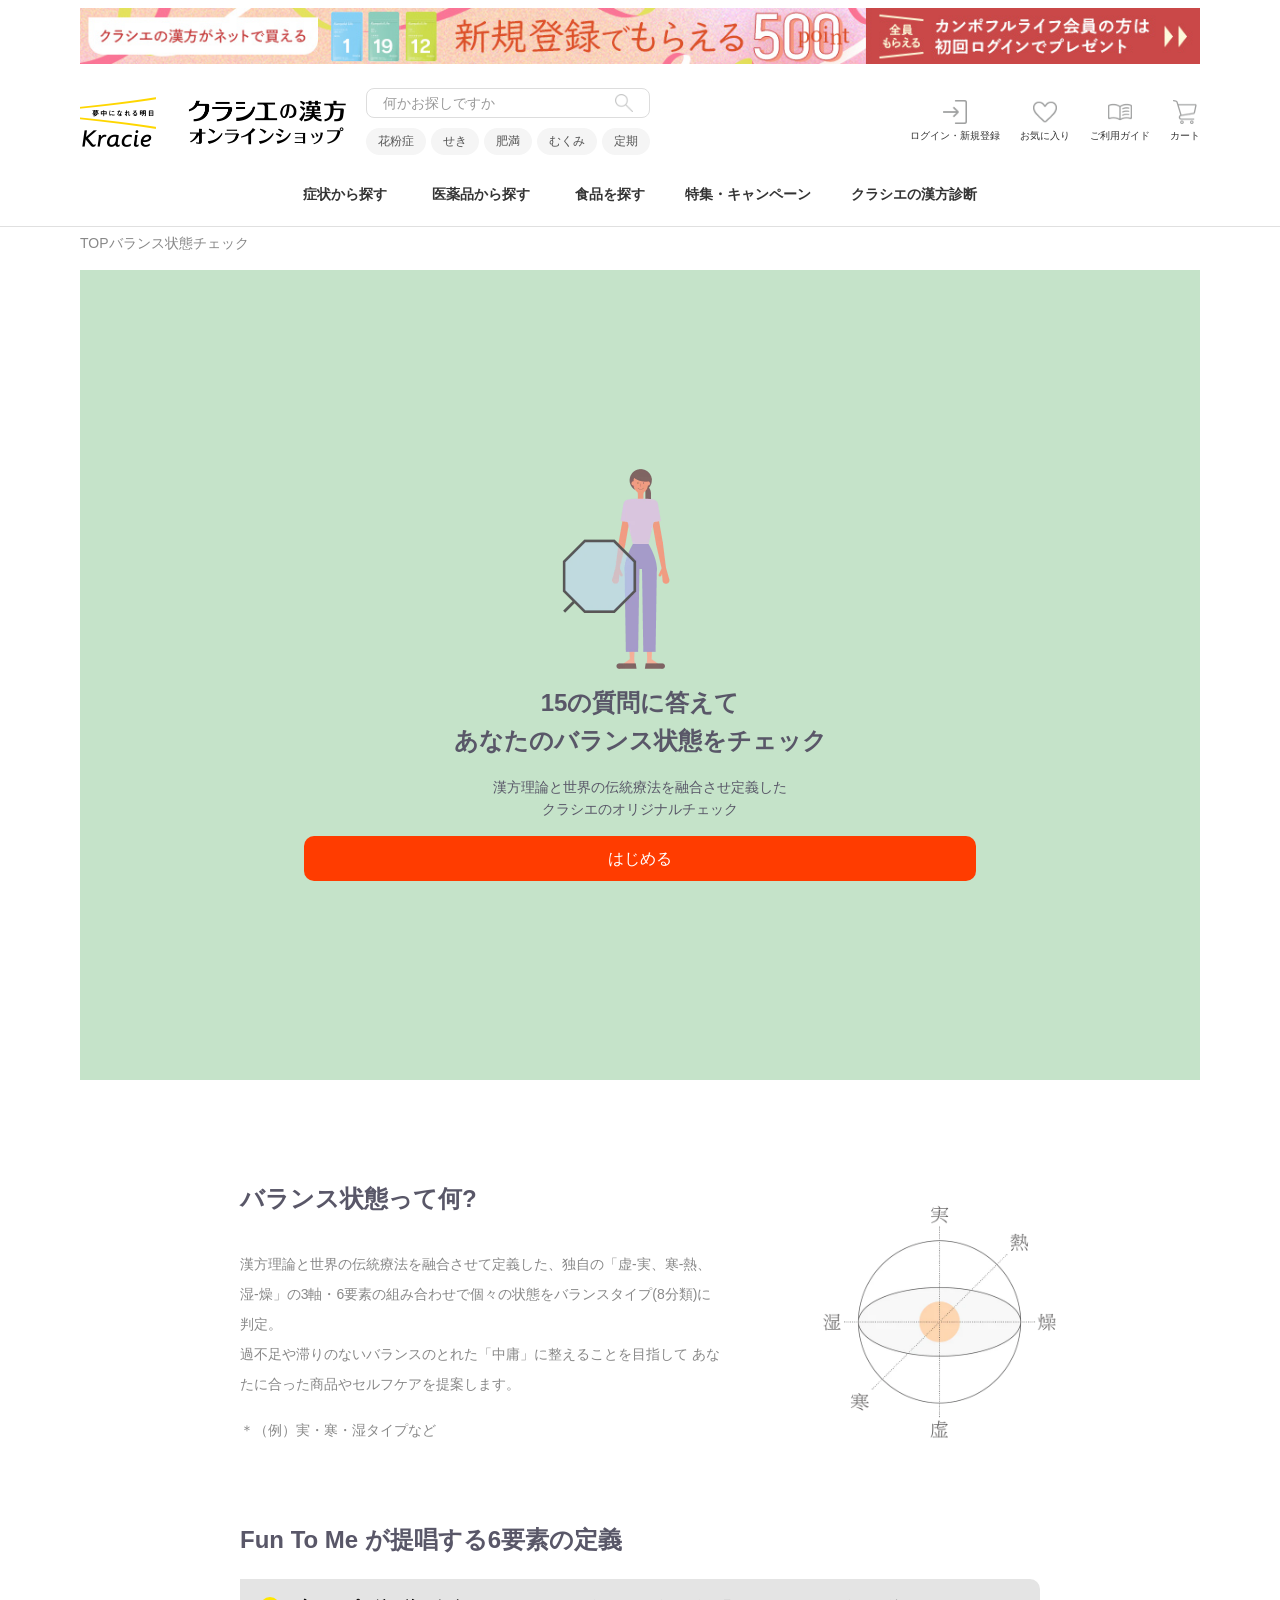
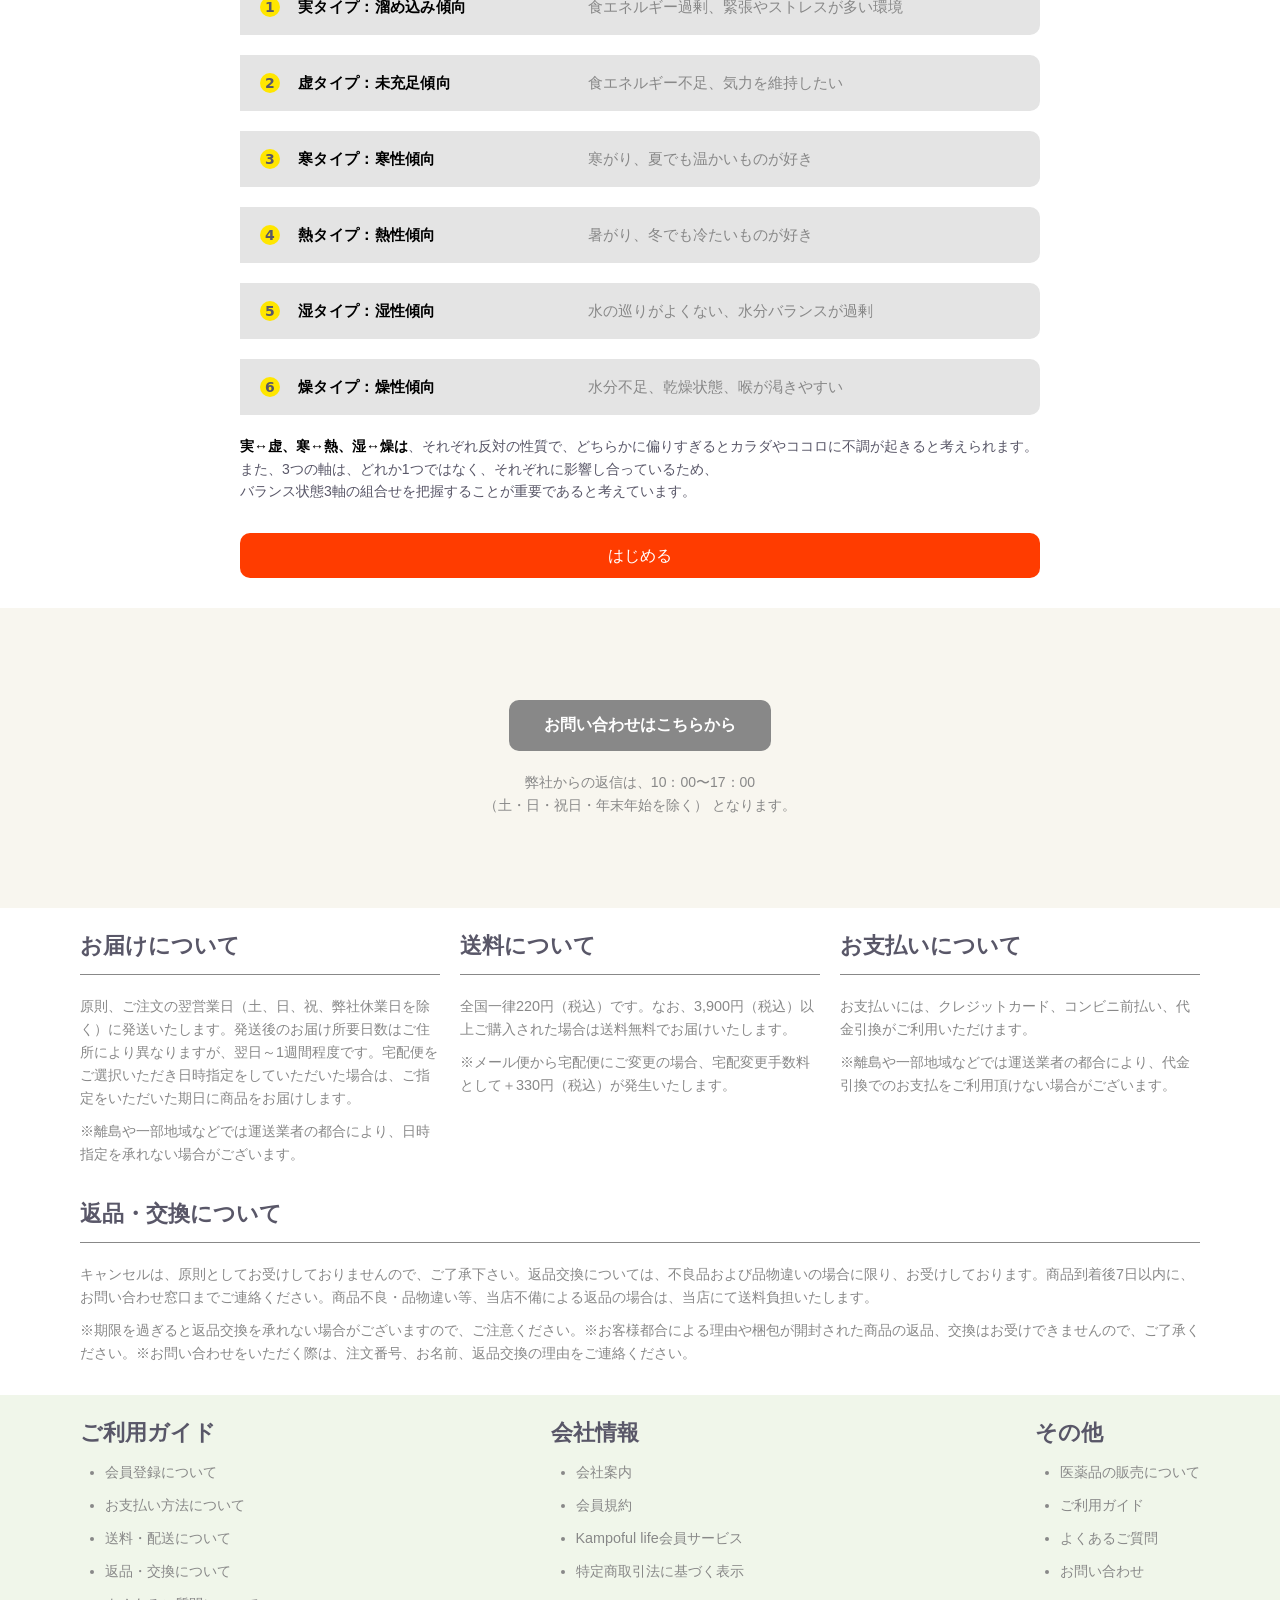
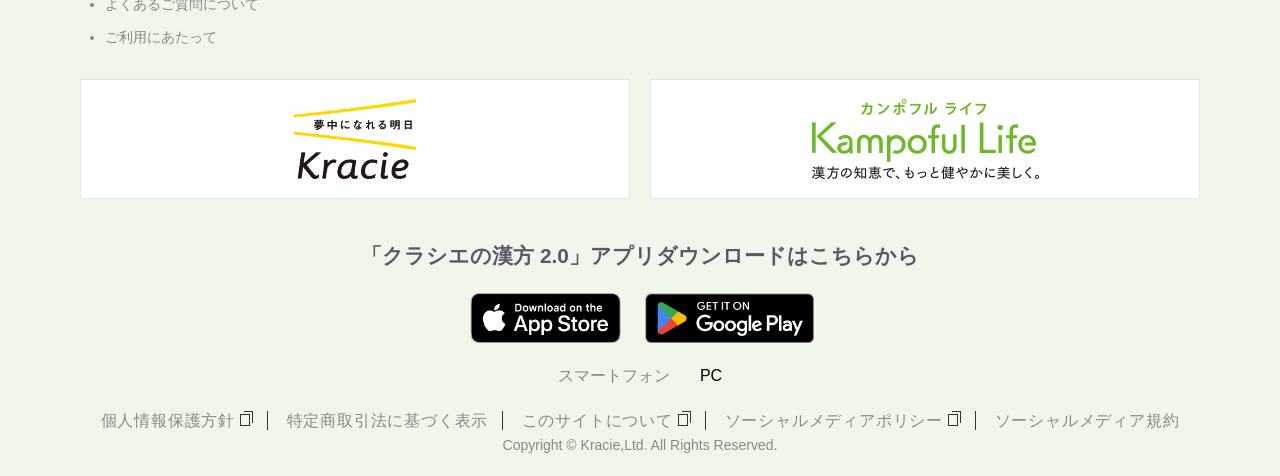
==== commit d5f2d062: "Updated version" ====
--- a/index.html
+++ b/index.html
@@ -204,9 +204,16 @@
 
       /* Header */
       header {
-        margin: 12px 0;
+        /* margin: 12px 0; */
         position: relative;
         /* padding: 8px 80px; */
+      }
+      .top-balance-check {
+        padding: 3px 80px 15px 80px;
+      }
+      .top-balance-check a {
+        color: #888;
+        font-size: 14px;
       }
 
       .main-header {
@@ -801,7 +808,7 @@
         height: 300px;
       }
 
-      .footer .footer-top button {
+      /* .footer .footer-top button {
         background-color: #888888;
         border: none;
         padding: 25px 42px;
@@ -810,11 +817,25 @@
         align-items: center;
         font-size: 18px;
         font-weight: 600;
+      } */
+
+      .footer .footer-top button {
+        background-color: rgb(136, 136, 136);
+        display: flex;
+        justify-content: center;
+        align-items: center;
+        font-size: 16px;
+        font-weight: 600;
+        border-width: initial;
+        border-style: none;
+        border-color: initial;
+        border-image: initial;
+        padding: 15px 35px;
       }
 
       .footer-top p {
         text-align: center;
-        color: black;
+        color: #888;
       }
 
       .footer-boxes {
@@ -832,9 +853,10 @@
       }
 
       .footer-boxes .box h2 {
-        font-size: 1rem;
+        font-size: 0.9rem;
         font-weight: normal;
         margin: 10px 0;
+        color: #888;
       }
 
       .footer-boxes .box:last-child {
@@ -867,6 +889,7 @@
         padding-bottom: 10px;
         font-size: 0.9rem;
         list-style-type: disc;
+        color: #888;
       }
 
       .footer-logos {
@@ -899,7 +922,9 @@
         gap: 20px;
         margin-top: 40px;
       }
-
+      .footer-app-store h1 {
+        font-size: 1.3rem;
+      }
       .footer-app-store .app-store {
         display: grid;
         grid-template-columns: repeat(2, 165px);
@@ -932,6 +957,9 @@
 
       .footer-bottom {
         text-align: center;
+      }
+      .footer-bottom p {
+        color: #888;
       }
 
       .footer-bottom div a {
@@ -997,6 +1025,7 @@
 
       .custom-content .custom-content-types {
         margin: 20px 0;
+        color: #888;
       }
 
       .custom-content h1 {
@@ -1006,6 +1035,7 @@
       .custom-content-item .message {
         text-align: left;
         line-height: 30px;
+        color: #888;
       }
 
       .custom-content .custom-content-item,
@@ -1031,7 +1061,7 @@
       }
 
       .types-table tbody tr {
-        background: linear-gradient(135deg, #ffffff 0%, #fff0f5 0%);
+        background: #e4e4e4;
         border-radius: 10px;
       }
 
@@ -1372,6 +1402,9 @@
 
       .result-ui .result-container {
         animation: scaleIn 0.5s ease forwards;
+        display: flex;
+        gap: 10px;
+        margin: 30px 0;
       }
 
       @keyframes scaleIn {
@@ -1392,7 +1425,7 @@
       }
 
       .prev,
-      .next {
+      .back_to_start {
         border: none;
         cursor: pointer;
         background: #888888;
@@ -1419,11 +1452,11 @@
         pointer-events: none;
       } */
 
-      .next.disabled {
+      /* .back_to_start.disabled {
         opacity: 0.3;
         cursor: not-allowed !important;
         pointer-events: none;
-      }
+      } */
       .result-container {
         display: flex;
         gap: 40px;
@@ -1515,17 +1548,17 @@
 
       .message-container {
         position: relative;
-        padding: 30px 20px 20px 20px;
+        padding: 0px 20px;
       }
 
       .message-container .message-bubble {
         position: relative;
         padding: 20px 25px;
         font-size: 13.5px;
-        background: #efefef;
+        background: #e4e4e4;
         border-radius: 18px;
         box-shadow: 0 2px 5px rgba(0, 0, 0, 0.1);
-        margin-top: 20px;
+        margin-top: 8px;
         animation: fadeInUp 0.5s ease 0.3s both;
       }
       @keyframes fadeInUp {
@@ -1543,24 +1576,25 @@
         content: "";
         position: absolute;
         top: -45px;
-        right: 39%;
+        right: 34%;
         width: 0;
         height: 0;
         border-left: -7px solid transparent;
         border-right: 61px solid transparent;
-        border-bottom: 61px solid #efefef;
+        border-bottom: 61px solid #e4e4e4;
         transform: translateX(50%);
       }
 
       .message-text {
-        font-size: 15px;
+        font-size: 18px;
         margin: 0 0 15px 0;
         font-weight: 600;
         line-height: 1.5;
+        text-align: center;
       }
 
       .message-bubble p {
-        font-size: 13px;
+        font-size: 16px;
         margin: 0;
         line-height: 1.6;
         color: #333;
@@ -1851,6 +1885,7 @@
           margin: 0px auto;
           width: 100%;
         }
+
         .promo-bar {
           padding: 8px 20px;
         }
@@ -1862,6 +1897,9 @@
           padding: 8px 20px;
         }
 
+        .top-balance-check {
+          padding: 3px 20px 15px 20px;
+        }
         .icon-section {
           gap: 15px;
         }
@@ -1910,7 +1948,7 @@
         }
 
         .fluid-container {
-          margin: auto 20px;
+          margin: 0px;
         }
         .search-box-1 {
           display: none;
@@ -1975,6 +2013,9 @@
           min-height: 60px;
         }
 
+        .top-balance-check {
+          padding: 8px 15px;
+        }
         .kracie-logo img {
           max-height: 34px;
         }
@@ -2074,7 +2115,7 @@
 
         .chat-container img {
           width: auto;
-          height: 400px;
+          height: 300px;
         }
 
         .related-products {
@@ -2123,6 +2164,7 @@
 
         .fluid-container {
           margin: 0;
+          padding: 0 15px;
         }
 
         .btn {
@@ -2171,6 +2213,10 @@
           margin: 0;
           padding: 0;
         }
+
+        .top-balance-check {
+          padding: 3px 10px 15px 10px;
+        }
         .related-products h1::before {
           left: -65px;
           margin: 0 34px;
@@ -2186,8 +2232,8 @@
         }
 
         .footer .footer-top button {
-          padding: 15px 35px;
-          font-size: 16px;
+          font-size: 14px;
+          padding: 10px 30px;
         }
 
         .links-container {
@@ -2215,6 +2261,10 @@
         }
         .main-header {
           padding: 8px 10px;
+        }
+
+        .top-balance-check {
+          padding: 3px 10px 8px 10px;
         }
 
         .kracie-logo img {
@@ -2305,9 +2355,43 @@
           margin: 0;
         }
 
+        .chat-container img {
+          width: auto;
+          height: 200px;
+        }
+
+        .message-container {
+          margin-top: 15px;
+          padding: 0px 10px;
+        }
+        .message-text {
+          font-size: 16px;
+          color: #888;
+        }
+
+        .message-bubble p {
+          font-size: 13px;
+          color: #888;
+        }
+        .message-container .message-bubble {
+          padding: 20px;
+        }
+
+        .message-container .message-bubble::before {
+          right: 31%;
+        }
+
+        .related-products {
+          margin: 0px 10px;
+        }
+
+        .restart-container button {
+          padding: 9px;
+          font-size: 14px;
+        }
         .footer .footer-top button {
-          padding: 15px 25px;
-          font-size: 14px;
+          padding: 10px 25px;
+          font-size: 12px;
         }
 
         .footer .footer-top {
@@ -2361,9 +2445,9 @@
               </div>
               <div class="badges">
                 <span>花粉症 </span>
-                <span>シミ</span>
-                <span>睡眠の質</span>
+                <span>せき</span>
                 <span>肥満</span>
+                <span>むくみ</span>
                 <span>定期</span>
               </div>
             </div>
@@ -2429,6 +2513,9 @@
           <a href="#" class="nav-item dropdown">クラシエの漢方診断</a>
         </nav>
       </header>
+      <div class="top-balance-check">
+        <a href="">TOPバランス状態チェック</a>
+      </div>
 
       <!-- Sidebar Menu -->
       <div class="sidebar-menu">
@@ -2547,13 +2634,10 @@
           <h3 class="sidebar-tags-title">人気のキーワード</h3>
           <div class="tags-container">
             <span class="tag">花粉症</span>
-            <span class="tag">シミ</span>
-            <span class="tag">睡眠の質</span>
+            <span class="tag">せき</span>
             <span class="tag">肥満</span>
+            <span class="tag">むくみ</span>
             <span class="tag">定期</span>
-            <span class="tag">冷え性</span>
-            <span class="tag">更年期</span>
-            <span class="tag">漢方</span>
           </div>
         </div>
 
@@ -2717,7 +2801,9 @@
                   </div>
                   <div class="nav-container">
                     <button class="prev" id="prev-arrow">1つもどる</button>
-                    <button class="next" id="next-arrow">はじめにもどる</button>
+                    <button class="back_to_start" id="back_to_start">
+                      はじめにもどる
+                    </button>
                   </div>
                 </div>
                 <div class="progress-bar"><div id="progress-fill"></div></div>
@@ -3206,7 +3292,7 @@
         const btnA = document.getElementById("btn-a");
         const btnB = document.getElementById("btn-b");
         const prevArrow = document.getElementById("prev-arrow");
-        const nextArrow = document.getElementById("next-arrow");
+        const backToStart = document.getElementById("back_to_start");
         const startQ = document.getElementById("start-q");
         const appContainer = document.getElementById("app-container");
         const quizUI = document.getElementById("quiz-ui");
@@ -3315,7 +3401,6 @@
           if (btnA) btnA.classList.remove("selected");
           if (btnB) btnB.classList.remove("selected");
 
-          // Make sure navigation buttons are updated
           updateNavigationButtons();
         }
 
@@ -3330,33 +3415,24 @@
         }
 
         function updateNavigationButtons() {
-          if (!prevArrow || !nextArrow) return;
-
-          // Log current state for debugging
-          console.log("Current question:", current);
-          console.log("Answer for current question:", answers[current]);
-
-          // Previous button: disabled ONLY on first question
-          if (current === 0) {
-            prevArrow.classList.add("disabled");
-            console.log("Prev button disabled - first question");
-          } else {
-            prevArrow.classList.remove("disabled");
-            console.log("Prev button enabled - can go back");
+          // Handle prev button (1つもどる)
+          if (prevArrow) {
+            if (current === 0) {
+              prevArrow.classList.add("disabled");
+              console.log("Prev button disabled - first question");
+            } else {
+              prevArrow.classList.remove("disabled");
+              console.log("Prev button enabled - can go back");
+            }
           }
 
-          // Next button: enabled if current question has an answer
-          const hasAnswer = answers[current] !== null;
-          if (!hasAnswer) {
-            nextArrow.classList.add("disabled");
-            console.log("Next button disabled - no answer");
-          } else {
-            nextArrow.classList.remove("disabled");
-            console.log("Next button enabled - has answer");
-          }
-
-          if (hasAnswer) {
-            showValidationMessage(false);
+          // Back to start button (はじめにもどる)
+          if (backToStart) {
+            backToStart.classList.remove("disabled");
+            backToStart.disabled = false;
+            backToStart.style.pointerEvents = "auto";
+            backToStart.style.opacity = "1";
+            backToStart.style.cursor = "pointer";
           }
         }
 
@@ -3408,7 +3484,6 @@
             btnB.classList.add("selected");
           }
 
-          // Update navigation buttons AFTER setting the selected state
           updateNavigationButtons();
           updateProgress();
         }
@@ -3534,8 +3609,12 @@
           prevArrow.addEventListener("click", goToPrev);
         }
 
-        if (nextArrow) {
-          nextArrow.addEventListener("click", goToNext);
+        // BACK TO START BUTTON CLICK HANDLER - Reset quiz to beginning
+        if (backToStart) {
+          backToStart.addEventListener("click", function (e) {
+            e.preventDefault();
+            restartQuizFromResult();
+          });
         }
 
         // ========== PRODUCT CARDS ==========
--- a/css/style.css
+++ b/css/style.css
@@ -28,6 +28,11 @@
   scroll-behavior: smooth;
 }
 
+.fixed-container {
+  max-width: 1400px;
+  width: 100%;
+  margin: 0 auto;
+}
 .container {
   margin: 0px auto;
   width: 800px;
@@ -168,28 +173,29 @@
 /* Promotion bar */
 .promo-bar {
   background-color: #fff;
-  padding: 8px 20px;
+  padding: 8px 80px;
   text-align: center;
   font-size: 14px;
   color: #333;
 }
 
 .promo-bar img {
-  max-width: 100%;
   height: auto;
   display: block;
   margin: 0 auto;
+  width: 100%;
 }
 
 /* Header */
 header {
   margin: 12px 0;
   position: relative;
+  /* padding: 8px 80px; */
 }
 
 .main-header {
   background-color: #fff;
-  padding: 8px 40px;
+  padding: 8px 80px;
   display: flex;
   justify-content: space-between;
   align-items: center;
@@ -792,7 +798,7 @@
 
 .footer-top p {
   text-align: center;
-  color: black;
+  color: #888;
 }
 
 .footer-boxes {
@@ -810,9 +816,10 @@
 }
 
 .footer-boxes .box h2 {
-  font-size: 1rem;
+  font-size: 0.9rem;
   font-weight: normal;
   margin: 10px 0;
+  color: #888;
 }
 
 .footer-boxes .box:last-child {
@@ -845,6 +852,7 @@
   padding-bottom: 10px;
   font-size: 0.9rem;
   list-style-type: disc;
+  color: #888;
 }
 
 .footer-logos {
@@ -912,11 +920,14 @@
   text-align: center;
 }
 
+.footer-bottom p {
+  color: #888;
+}
 .footer-bottom div a {
   display: inline-block;
   padding: 0 14px;
   font-size: 1rem;
-  color: #333;
+  color: #888888;
   line-height: 1.2;
   letter-spacing: 0.05em;
   border-right: 1px solid #333;
@@ -930,7 +941,7 @@
 .hero-container {
   background-color: #c5e3c9;
   width: 100%;
-  height: 100vh;
+  height: 90vh;
   display: flex;
   justify-content: center;
   align-items: center;
@@ -975,15 +986,18 @@
 
 .custom-content .custom-content-types {
   margin: 20px 0;
+  color: #888;
 }
 
 .custom-content h1 {
   margin-bottom: 30px;
+  color: #888;
 }
 
 .custom-content-item .message {
   text-align: left;
   line-height: 30px;
+  color: #888;
 }
 
 .custom-content .custom-content-item,
@@ -1327,13 +1341,13 @@
     transform: translateX(100%);
   }
 }
-.q-number {
-  transition: transform 0.2s ease;
-}
-
-.q-number.change {
-  transform: scale(1.2);
-}
+/* .q-number {
+        transition: transform 0.2s ease;
+      }
+
+      .q-number.change {
+        transform: scale(1.2);
+      } */
 
 .result-ui {
   opacity: 0;
@@ -1385,28 +1399,27 @@
   white-space: nowrap;
 }
 
-.prev:hover:not(.disabled),
-.next:hover:not(.disabled) {
-  background: #bababa;
-}
+/* .prev:hover:not(.disabled),
+      .next:hover:not(.disabled) {
+        background: #bababa;
+      } */
 
 /* .prev.disabled,
+      .next.disabled {
+        opacity: 0.3;
+        cursor: not-allowed !important;
+        pointer-events: none;
+      } */
+
 .next.disabled {
   opacity: 0.3;
   cursor: not-allowed !important;
   pointer-events: none;
-} */
-/* .prev.disabled, */
-.next.disabled {
-  opacity: 0.3;
-  cursor: not-allowed !important;
-  pointer-events: none;
-}
-
+}
 .result-container {
   display: flex;
   gap: 40px;
-  padding: 0 20px;
+  /* padding: 0 20px; */
   margin: 30px 0;
 }
 
@@ -1435,7 +1448,7 @@
 
 .chat-container img {
   width: auto;
-  height: 200px;
+  height: 255px;
 }
 
 .type-badge {
@@ -1678,6 +1691,9 @@
   background-color: #888888;
   cursor: pointer;
   color: white;
+  padding: 15px;
+  font-size: 15px;
+  font-weight: 600;
 }
 
 .related-heading {
@@ -1815,12 +1831,6 @@
 }
 
 /* Responsive */
-/* @media (max-width: 1600px) {
-  .chat-container img {
-    width: auto;
-    height: 500px;
-  }
-} */
 @media (max-width: 1200px) {
   .main-header {
     padding: 8px 20px;
@@ -1829,11 +1839,19 @@
 }
 
 @media (max-width: 1024px) {
+  .container {
+    margin: 0px auto;
+    width: 100%;
+  }
+  .promo-bar {
+    padding: 8px 20px;
+  }
+  .fluid-container {
+    margin: 0;
+    padding: 0 20px;
+  }
   .main-header {
     padding: 8px 20px;
-  }
-  .fluid-container {
-    padding: 0;
   }
 
   .icon-section {
@@ -1849,11 +1867,23 @@
     padding: 15px;
   }
 
+  .hero-container {
+    background-color: #c5e3c9;
+    width: 100%;
+    /* height: 50vh; */
+    display: flex;
+    justify-content: center;
+    align-items: center;
+  }
   .custom-content {
     grid-template-columns: 1fr 1fr;
     gap: 40px;
-  }
-
+    padding: 20px 0;
+  }
+
+  .chat-container {
+    flex-direction: column;
+  }
   .related-products h1::before {
     left: -85px;
   }
@@ -1862,11 +1892,18 @@
   }
 
   .footer-medile {
-    padding: 20px 40px;
+    padding: 20px;
   }
 }
 
 @media (max-width: 900px) {
+  .promo-bar {
+    padding: 8px 20px;
+  }
+
+  .fluid-container {
+    margin: auto 20px;
+  }
   .search-box-1 {
     display: none;
   }
@@ -1915,10 +1952,6 @@
     font-size: 1.3rem;
   }
 
-  .footer-boxes .box h2 {
-    font-size: 0.95rem;
-  }
-
   .result-container {
     flex-direction: column;
   }
@@ -1926,7 +1959,7 @@
 
 @media (max-width: 768px) {
   .main-header {
-    padding: 8px 20px;
+    padding: 8px 15px;
     min-height: 60px;
   }
 
@@ -2004,14 +2037,18 @@
   .balancecheck_q_btns {
     padding: 0;
   }
-
-  .container {
-    padding: 0 20px;
-  }
-  .table-container {
-    padding: 0 20px;
-  }
-
+  .hero-container-detail {
+    width: 100%;
+    padding: 10px 30px;
+  }
+
+  .hero-container {
+    padding: 20px;
+  }
+
+  /* .table-container {
+          padding: 0 20px;
+        } */
   .type-item {
     font-size: 1.2rem;
   }
@@ -2023,6 +2060,11 @@
     margin-top: 20px;
   }
 
+  .chat-container img {
+    width: auto;
+    height: 400px;
+  }
+
   .related-products {
     margin: 0 20px;
   }
@@ -2035,7 +2077,7 @@
 
   .footer-boxes {
     grid-template-columns: 1fr;
-    padding: 0;
+    /* padding: 0 20px; */
   }
 
   .footer-boxes .box:last-child {
@@ -2064,7 +2106,7 @@
 
   .container {
     width: 100%;
-    padding: 0 20px;
+    padding: 0;
   }
 
   .fluid-container {
@@ -2091,7 +2133,7 @@
   }
 
   .custom-content-img img {
-    width: 80%;
+    width: 70%;
     margin: 0 auto;
   }
 
@@ -2101,6 +2143,9 @@
     margin: 0;
   }
 
+  .footer .footer-top {
+    padding: 30px 20px;
+  }
   .go-top button {
     width: 45px;
     height: 45px;
@@ -2139,7 +2184,7 @@
   }
 
   .container {
-    padding: 0 10px;
+    padding: 0 20px;
   }
 
   .balance-check-des p {
@@ -2153,6 +2198,9 @@
 }
 
 @media (max-width: 480px) {
+  .container {
+    padding: 0 10px;
+  }
   .main-header {
     padding: 8px 10px;
   }
@@ -2199,15 +2247,21 @@
 
   .hero-container {
     padding: 30px 20px;
-    height: auto;
+    min-height: 40vw;
+  }
+
+  .hero-container img {
+    height: 60vw;
   }
 
   .hero-container-detail {
     width: 100%;
-  }
-
-  .table-container {
-    margin: 0 20px;
+    padding: 0;
+  }
+
+  .custom-content {
+    /* padding: 20px; */
+    width: 100%;
   }
 
   .types-table td {
@@ -2238,6 +2292,7 @@
     padding: 0;
     margin: 0;
   }
+
   .footer .footer-top button {
     padding: 15px 25px;
     font-size: 14px;
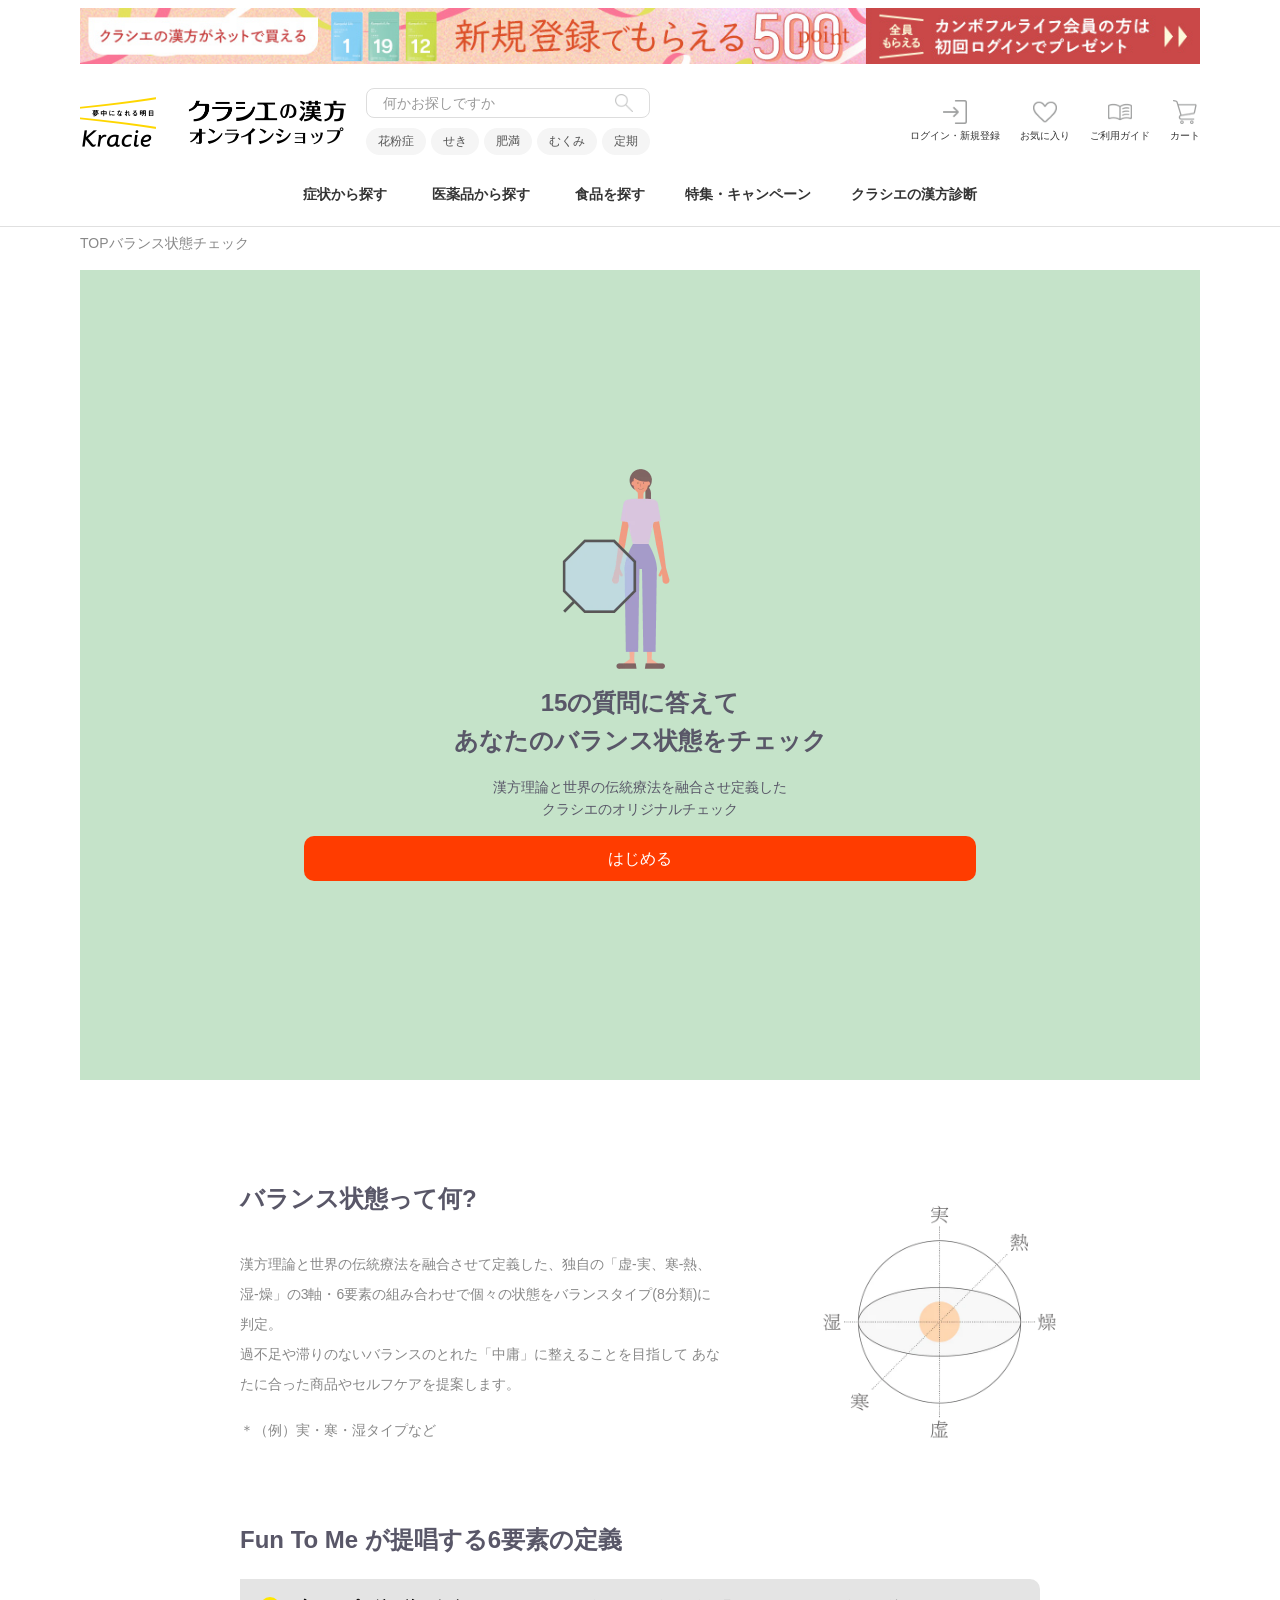
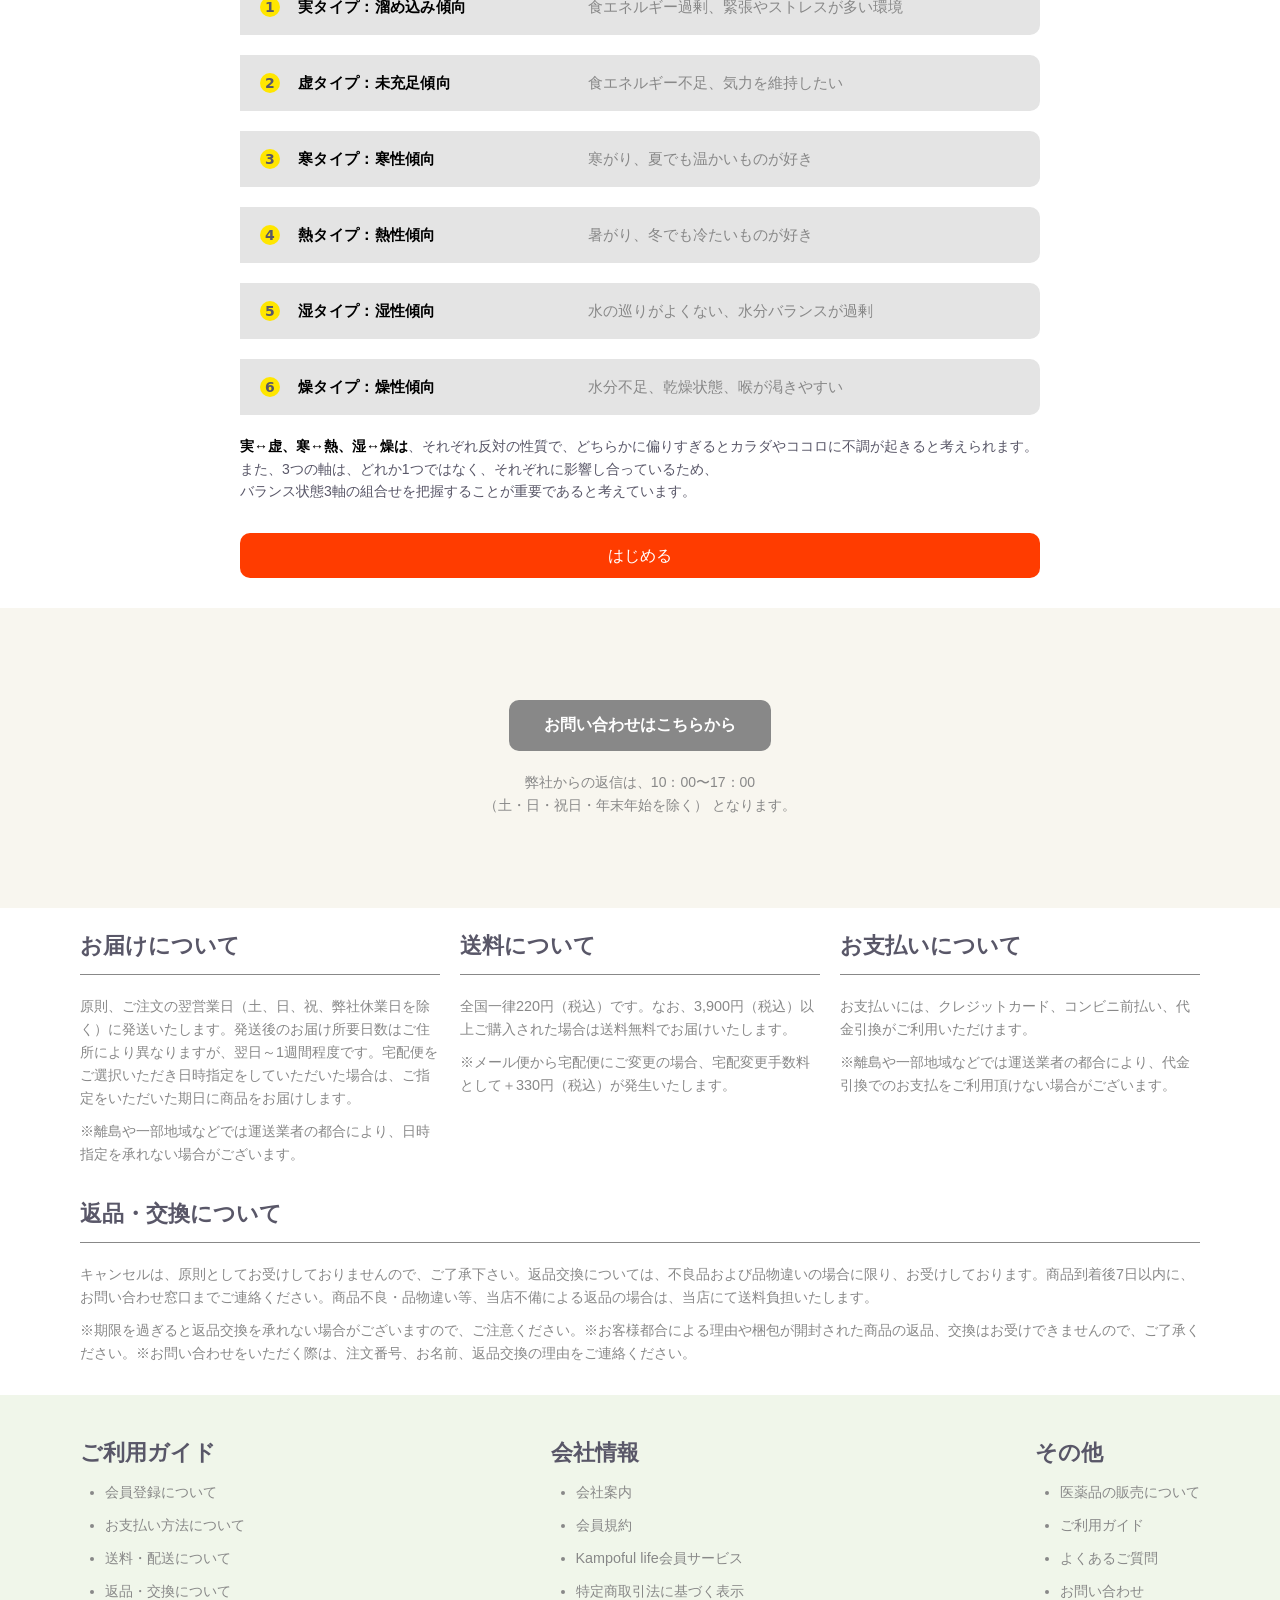
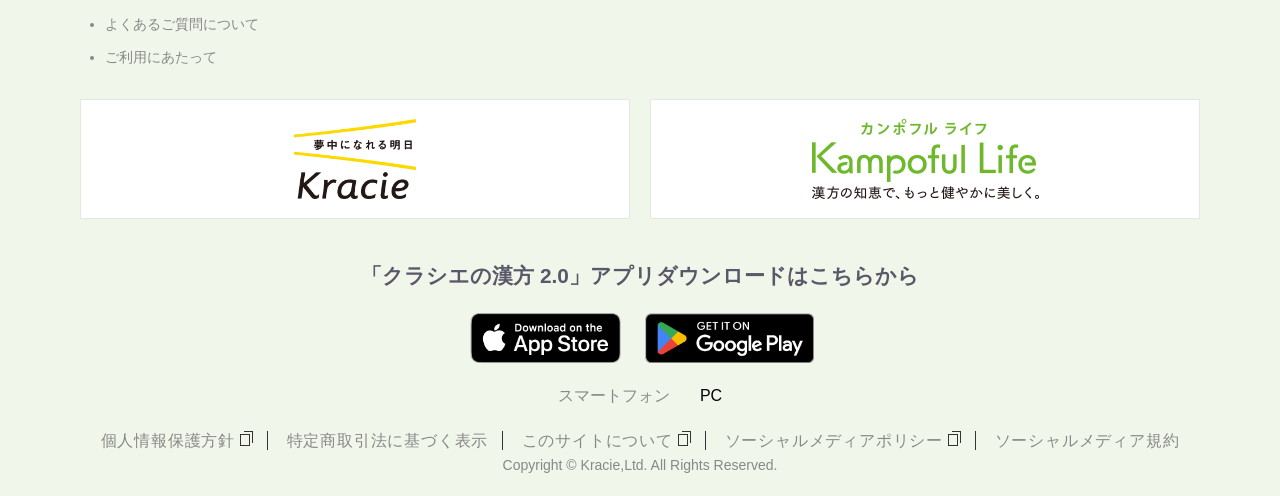
==== commit 818f0380: "Updated version" ====
--- a/index.html
+++ b/index.html
@@ -874,6 +874,7 @@
         align-items: flex-start;
         flex-wrap: wrap;
         gap: 20px;
+        padding-top: 20px;
       }
 
       .links-container .links h1 {
@@ -1433,7 +1434,7 @@
         align-items: center;
         justify-content: center;
         color: white;
-        padding: 8px 15px;
+        padding: 8px 50px;
         border-radius: 5px;
         transition: opacity 0.2s ease;
         font-size: 14px;
@@ -1977,6 +1978,10 @@
         .container {
           width: 100%;
         }
+        .prev,
+        .back_to_start {
+          padding: 8px 30px;
+        }
 
         .related-products h1::before {
           left: -85px;
@@ -2214,6 +2219,10 @@
           padding: 0;
         }
 
+        .prev,
+        .back_to_start {
+          padding: 8px 30px;
+        }
         .top-balance-check {
           padding: 3px 10px 15px 10px;
         }
@@ -2349,6 +2358,10 @@
 
         .type-item:last-child {
           font-size: 1rem;
+        }
+        .prev,
+        .back_to_start {
+          padding: 6px 13px;
         }
         .result-container {
           padding: 0;
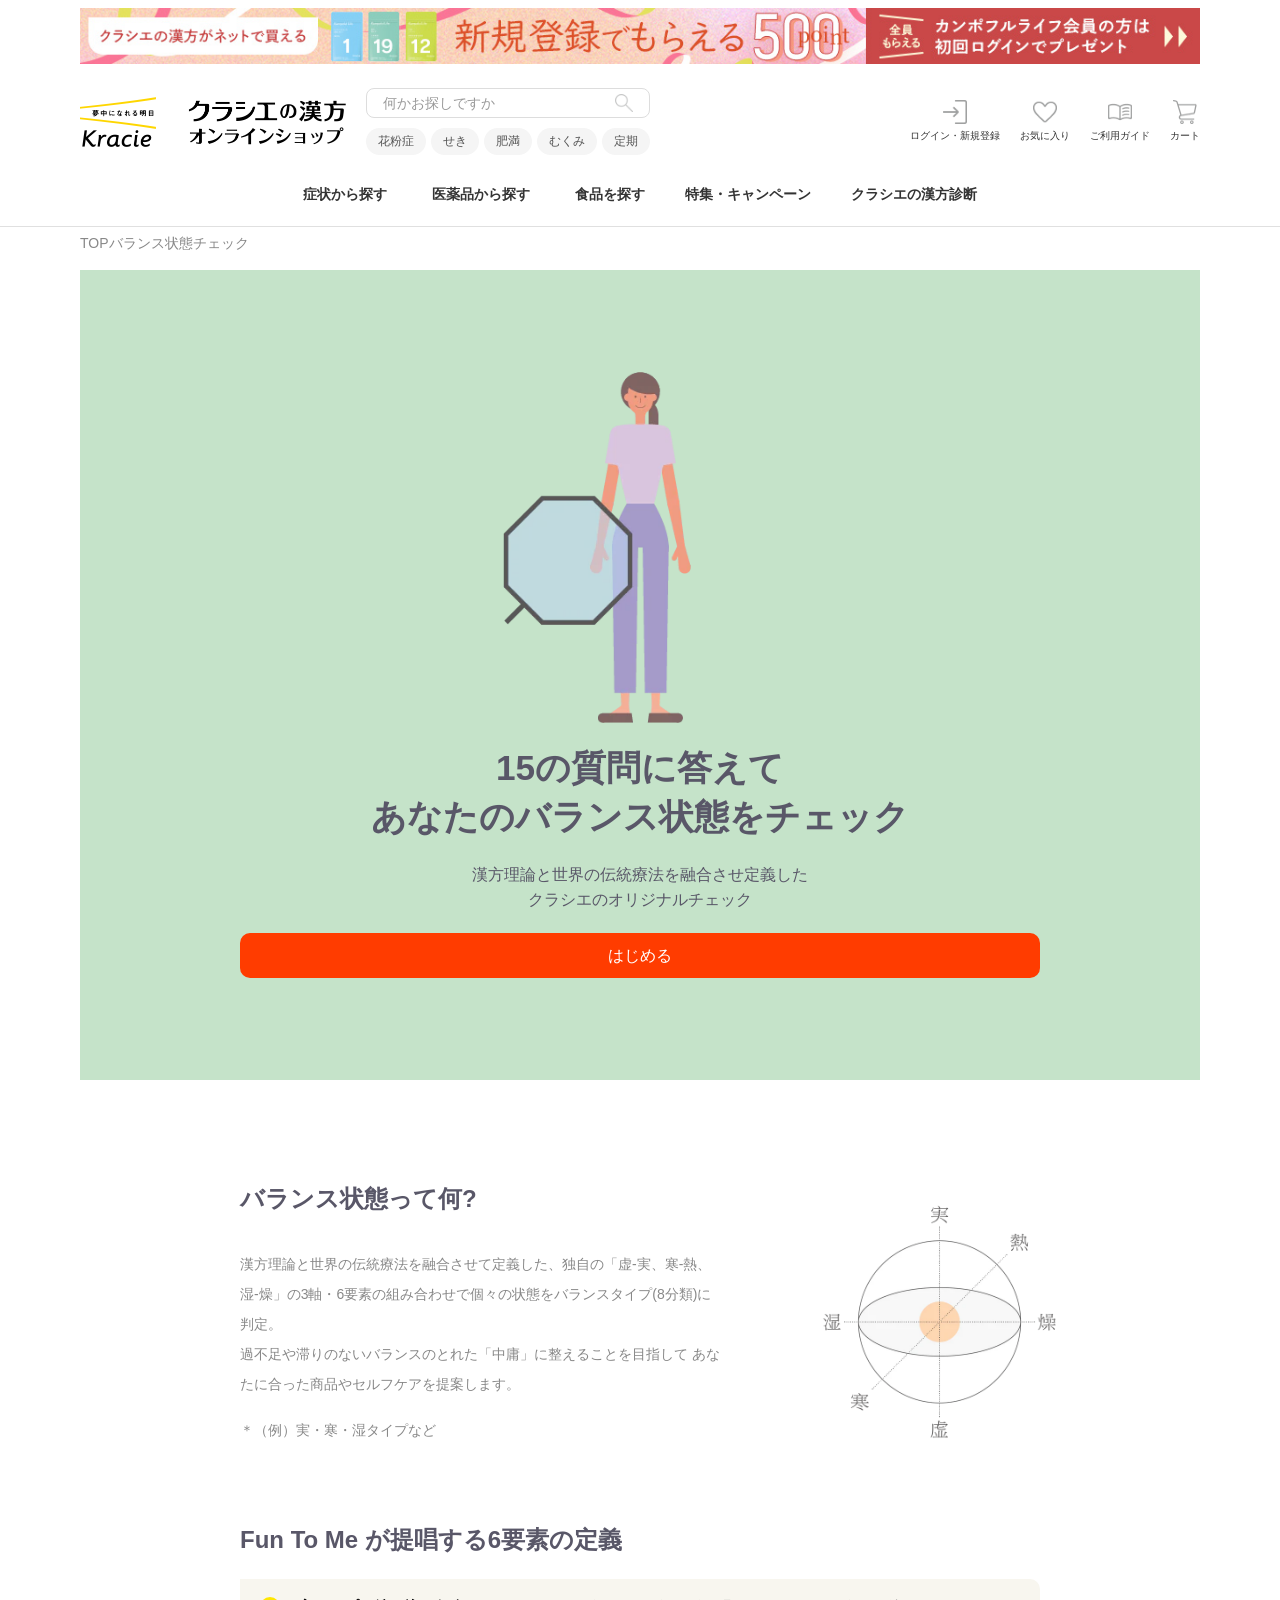
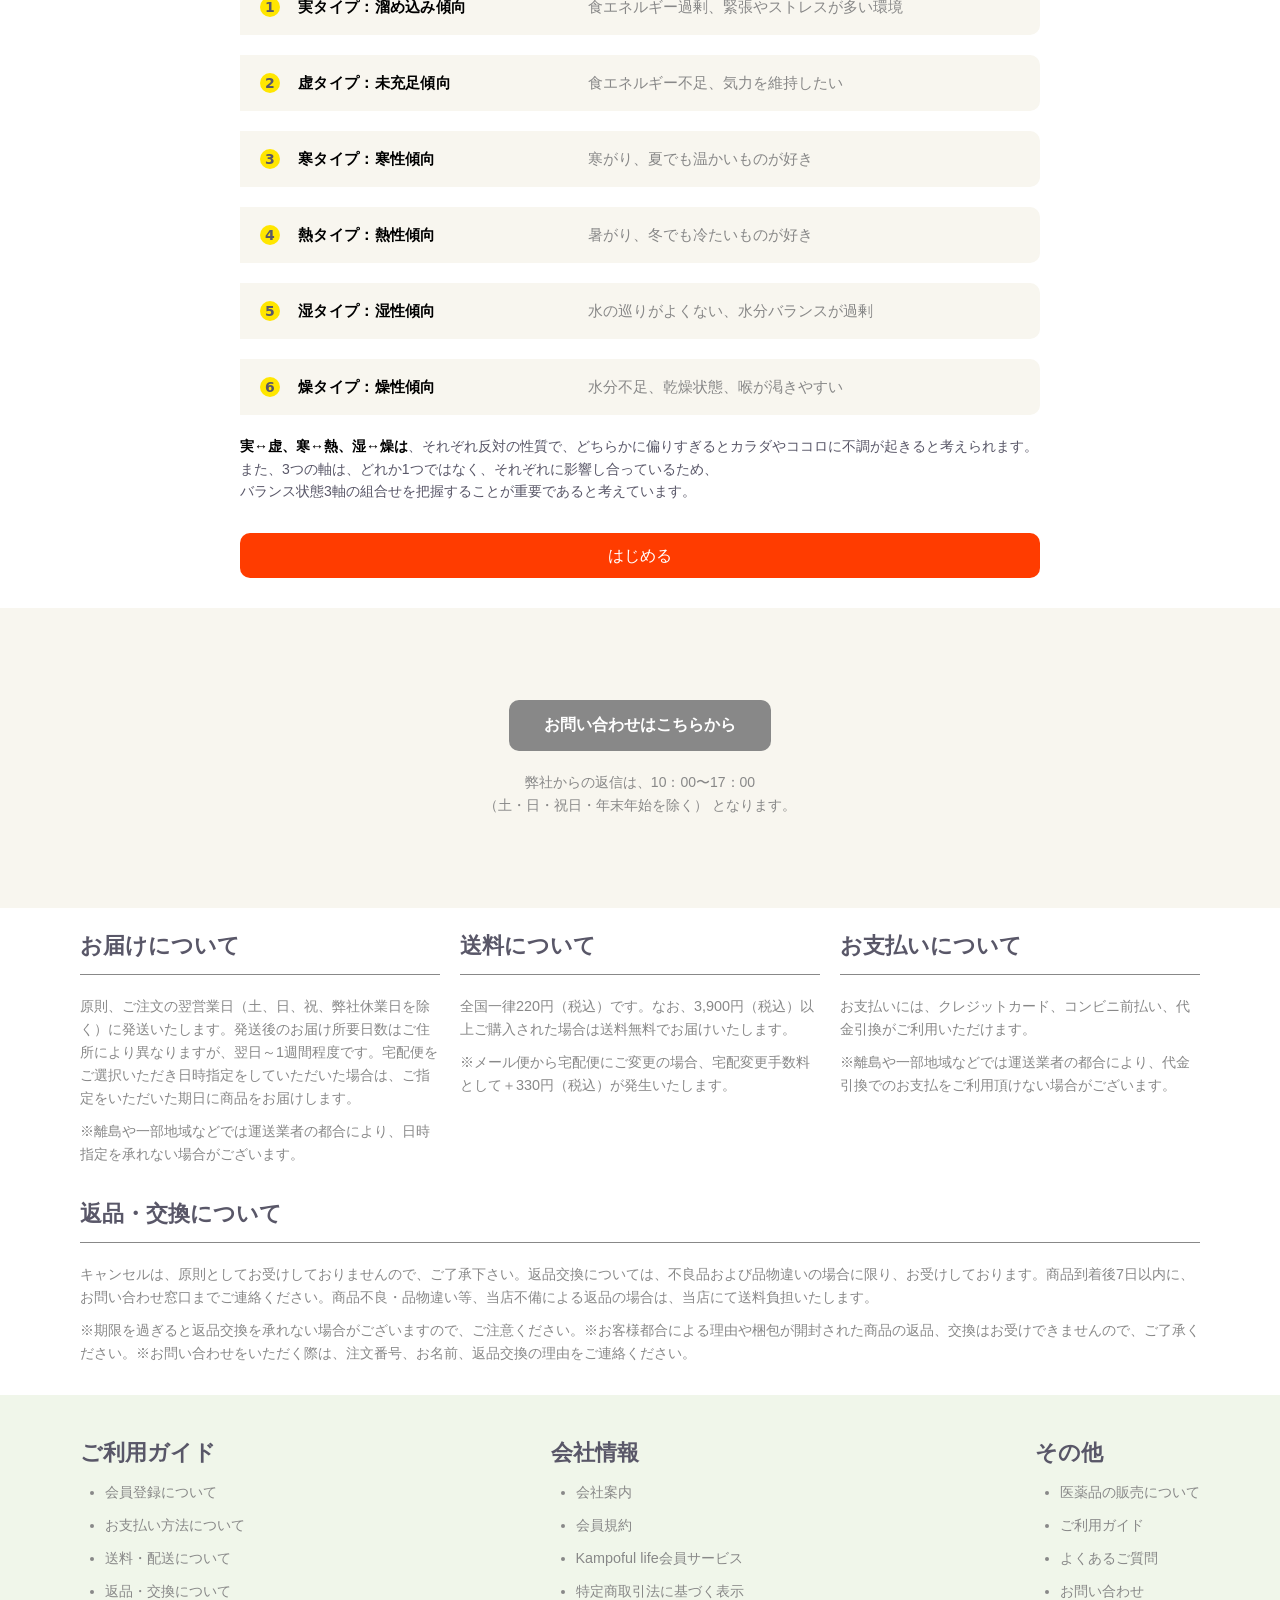
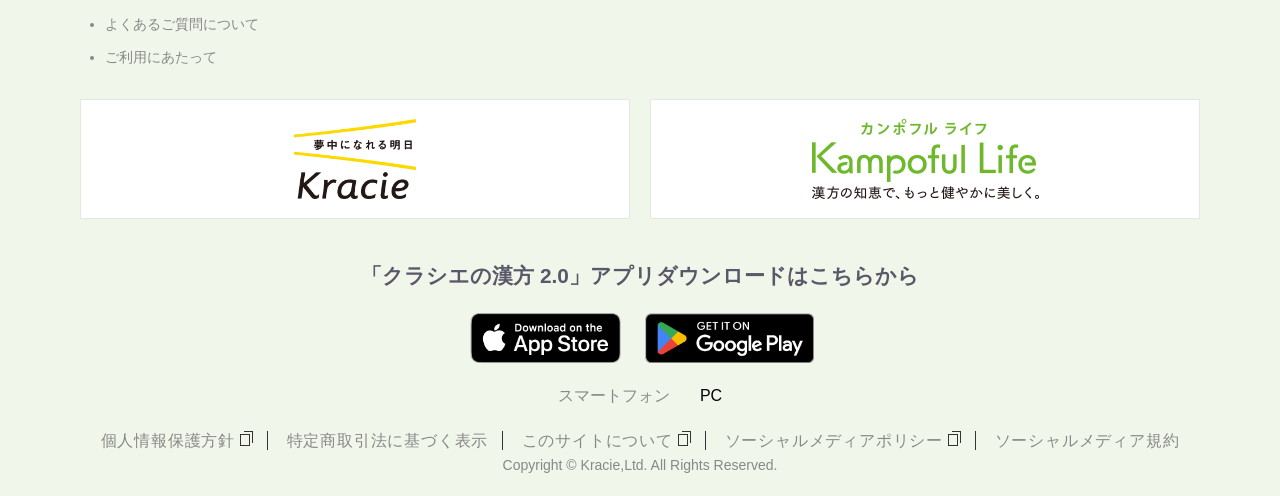
==== commit 50c01b34: "Updated version" ====
--- a/index.html
+++ b/index.html
@@ -808,17 +808,6 @@
         height: 300px;
       }
 
-      /* .footer .footer-top button {
-        background-color: #888888;
-        border: none;
-        padding: 25px 42px;
-        display: flex;
-        justify-content: center;
-        align-items: center;
-        font-size: 18px;
-        font-weight: 600;
-      } */
-
       .footer .footer-top button {
         background-color: rgb(136, 136, 136);
         display: flex;
@@ -981,32 +970,43 @@
       .hero-container {
         background-color: #c5e3c9;
         width: 100%;
-        height: 90vh;
+        min-height: 90vh;
+        height: auto;
         display: flex;
         justify-content: center;
         align-items: center;
+        padding: 40px 20px;
       }
 
       .hero-container-detail {
-        width: 60%;
+        width: 100%;
+        max-width: 800px;
         display: flex;
         justify-content: center;
         align-items: center;
         flex-direction: column;
-        gap: 15px;
+        gap: 20px;
+        text-align: center;
       }
 
       .hero-container img {
-        height: 200px;
-      }
-
-      .hero-container h1,
+        height: auto;
+        width: 100%;
+        max-width: 300px;
+        object-fit: contain;
+      }
+
+      .hero-container h1 {
+        font-size: clamp(1.5rem, 4vw, 2.2rem);
+        line-height: 1.4;
+        margin: 0;
+      }
+
       .hero-container p {
-        text-align: center;
-      }
-
-      .hero-container p {
-        font-size: 14px;
+        font-size: clamp(13px, 3vw, 16px);
+        line-height: 1.6;
+        margin: 0;
+        max-width: 600px;
       }
 
       .hero-container .state-of-balanace {
@@ -1062,7 +1062,7 @@
       }
 
       .types-table tbody tr {
-        background: #e4e4e4;
+        background: #f8f6ef;
         border-radius: 10px;
       }
 
@@ -1171,7 +1171,8 @@
         cursor: pointer;
         font-size: 1rem;
         text-align: left;
-        transition: all 0.3s cubic-bezier(0.4, 0, 0.2, 1);
+        /* transition: all 0.3s cubic-bezier(0.4, 0, 0.2, 1); */
+        transition: all 0.3s;
         position: relative;
         overflow: hidden;
       }
@@ -1184,74 +1185,34 @@
         border-radius: 50%;
         background-color: white;
         flex-shrink: 0;
-        transition: transform 0.3s ease;
-        box-shadow: 0 1px 3px rgba(0, 0, 0, 0.1);
-        border: 1px solid #bbb;
-        transform: scale(0.8);
+        transition: all 0.2s ease;
       }
 
       .option-btn:hover::before {
         transform: scale(0.5);
       }
+
+      /* .option-btn.selected {
+        background: #e6b48c;
+      } */
 
       .option-btn.selected::before {
         content: "" !important;
         display: inline-block !important;
-        width: 16px !important;
-        height: 16px !important;
-        background: transparent !important;
+        width: 24px !important;
+        height: 24px !important;
+        background-color: transparent !important;
         border: none !important;
-        box-shadow: none !important;
         border-radius: 50% !important;
         transform: scale(1) !important;
-        background-image: url('data:image/svg+xml;utf8,<svg xmlns="http://www.w3.org/2000/svg" width="24" height="24" viewBox="0 0 24 24" fill="none" stroke="white" stroke-width="3" stroke-linecap="round" stroke-linejoin="round"><polyline points="20 6 9 17 4 12"></polyline></svg>') !important;
-        background-size: contain !important;
+        background-image: url('data:image/svg+xml;utf8,<svg xmlns="http://www.w3.org/2000/svg" width="16" height="16" viewBox="0 0 24 24" fill="none" stroke="white" stroke-width="3" stroke-linecap="round" stroke-linejoin="round"><polyline points="20 6 9 17 4 12"></polyline></svg>') !important;
+        background-size: 16px !important;
         background-position: center !important;
         background-repeat: no-repeat !important;
       }
 
-      .option-btn.selected:hover::before {
-        transform: scale(0.8);
-      }
-
-      @keyframes pulse {
-        0% {
-          transform: scale(1);
-        }
-        50% {
-          transform: scale(1.02);
-        }
-        100% {
-          transform: scale(1);
-        }
-      }
-
-      /* .option-btn::after {
-  content: "";
-  position: absolute;
-  top: 50%;
-  left: 50%;
-  width: 0;
-  height: 0;
-  border-radius: 50%;
-  background: rgba(255, 255, 255, 0.3);
-  transform: translate(-50%, -50%);
-  transition:
-    width 0.6s,
-    height 0.6s;
-}
-
-.option-btn:active::after {
-  width: 300px;
-  height: 300px;
-}
-
-.option-btn.selected {
-  animation: pulse 0.3s ease;
-} */
       .option-btn span {
         flex: 1;
-        line-height: 1.4;
       }
 
       .balance-check-des {
@@ -1485,7 +1446,7 @@
         align-items: center;
         flex-direction: column;
         width: 100%;
-        margin-top: 45px;
+        margin-top: 25px;
       }
 
       .chat-container img {
@@ -1556,7 +1517,7 @@
         position: relative;
         padding: 20px 25px;
         font-size: 13.5px;
-        background: #e4e4e4;
+        background: #f8f6ef;
         border-radius: 18px;
         box-shadow: 0 2px 5px rgba(0, 0, 0, 0.1);
         margin-top: 8px;
@@ -2317,17 +2278,30 @@
         }
 
         .hero-container {
-          padding: 30px 20px;
-          min-height: 40vw;
+          min-height: 70vh;
+          padding: 20px 15px;
+        }
+
+        .hero-container-detail {
+          gap: 12px;
         }
 
         .hero-container img {
-          height: 60vw;
-        }
-
-        .hero-container-detail {
-          width: 100%;
-          padding: 0;
+          max-width: 200px;
+        }
+
+        .hero-container h1 {
+          font-size: 1.3rem;
+        }
+
+        .hero-container p {
+          font-size: 12px;
+        }
+
+        .btn-2 {
+          padding: 10px 30px;
+          font-size: 15px;
+          margin-top: 15px;
         }
 
         .custom-content {
@@ -2424,6 +2398,29 @@
           width: 40px;
           height: 40px;
           font-size: 18px;
+        }
+      }
+
+      @media (max-width: 360px) {
+        .hero-container {
+          min-height: 60vh;
+        }
+
+        .hero-container img {
+          max-width: 150px;
+        }
+
+        .hero-container h1 {
+          font-size: 1.1rem;
+        }
+
+        .hero-container p {
+          font-size: 11px;
+        }
+
+        .btn-2 {
+          padding: 8px 25px;
+          font-size: 14px;
         }
       }
     </style>
@@ -3025,7 +3022,7 @@
       </div>
     </div>
 
-    <script>
+    <!-- <script>
       document.addEventListener("DOMContentLoaded", function () {
         // Helper function to scroll to top
         function scrollToTop() {
@@ -3680,6 +3677,682 @@
             .join("");
         }
       });
+    </script> -->
+
+    <script>
+      document.addEventListener("DOMContentLoaded", function () {
+        // Helper function to scroll to top
+        function scrollToTop() {
+          window.scrollTo({
+            top: 0,
+            behavior: "smooth",
+          });
+        }
+
+        const goTopBtn = document.getElementById("goTopBtn");
+        const goTopContainer = document.querySelector(".go-top");
+
+        if (goTopBtn && goTopContainer) {
+          window.addEventListener("scroll", function () {
+            if (window.scrollY > 300) {
+              goTopContainer.classList.add("show");
+            } else {
+              goTopContainer.classList.remove("show");
+            }
+          });
+
+          goTopBtn.addEventListener("click", function (e) {
+            e.preventDefault();
+            scrollToTop();
+
+            this.classList.add("bounce");
+            setTimeout(() => {
+              this.classList.remove("bounce");
+            }, 300);
+          });
+
+          // Hover effect with animation
+          goTopBtn.addEventListener("mouseenter", function () {
+            this.style.animation = "bounce 1s ease infinite";
+          });
+
+          goTopBtn.addEventListener("mouseleave", function () {
+            this.style.animation = "none";
+          });
+        }
+
+        // ========== SEARCH FUNCTIONALITY ==========
+        const searchIcon = document.getElementById("search-icon");
+        const searchBox2 = document.getElementById("search-box-2");
+
+        if (searchIcon && searchBox2) {
+          const overlay = document.createElement("div");
+          overlay.className = "search-overlay";
+          document.body.appendChild(overlay);
+
+          searchIcon.addEventListener("click", (e) => {
+            e.preventDefault();
+            e.stopPropagation();
+
+            searchBox2.classList.toggle("active");
+            overlay.classList.toggle("active");
+
+            if (searchBox2.classList.contains("active")) {
+              setTimeout(() => {
+                const input = searchBox2.querySelector("input");
+                if (input) input.focus();
+              }, 300);
+            }
+          });
+
+          overlay.addEventListener("click", closeSearch);
+
+          document.addEventListener("click", (e) => {
+            if (
+              !searchBox2.contains(e.target) &&
+              !searchIcon.contains(e.target)
+            ) {
+              closeSearch();
+            }
+          });
+
+          document.addEventListener("keydown", (e) => {
+            if (e.key === "Escape" && searchBox2.classList.contains("active")) {
+              closeSearch();
+            }
+          });
+
+          window.addEventListener("scroll", () => {
+            if (searchBox2.classList.contains("active")) {
+              closeSearch();
+            }
+          });
+
+          const closeBtn = document.querySelector(".search-box-2 .close-btn");
+          if (closeBtn) {
+            closeBtn.addEventListener("click", (e) => {
+              e.stopPropagation();
+              closeSearch();
+            });
+          }
+
+          searchBox2.addEventListener("click", (e) => {
+            e.stopPropagation();
+          });
+
+          function closeSearch() {
+            searchBox2.classList.remove("active");
+            overlay.classList.remove("active");
+          }
+
+          const searchForm = searchBox2.querySelector("form");
+          if (searchForm) {
+            searchForm.addEventListener("submit", (e) => {
+              e.preventDefault();
+              const input = searchBox2.querySelector("input");
+              if (input.value.trim()) {
+                console.log("Searching for:", input.value);
+                closeSearch();
+              }
+            });
+          }
+        }
+
+        // ========== SIDEBAR MENU FUNCTIONALITY ==========
+        const menuToggle = document.querySelector(".mobile-menu-toggle");
+        const sidebar = document.querySelector(".sidebar-menu");
+        const sidebarClose = document.querySelector(".sidebar-close");
+        const sidebarOverlay = document.querySelector(".sidebar-overlay");
+
+        if (menuToggle && sidebar && sidebarOverlay) {
+          function openSidebar() {
+            sidebar.classList.add("active");
+            sidebarOverlay.classList.add("active");
+            document.body.style.overflow = "hidden";
+          }
+
+          function closeSidebar() {
+            sidebar.classList.remove("active");
+            sidebarOverlay.classList.remove("active");
+            document.body.style.overflow = "";
+          }
+
+          menuToggle.addEventListener("click", (e) => {
+            e.preventDefault();
+            e.stopPropagation();
+            openSidebar();
+          });
+
+          if (sidebarClose) {
+            sidebarClose.addEventListener("click", (e) => {
+              e.preventDefault();
+              closeSidebar();
+            });
+          }
+
+          sidebarOverlay.addEventListener("click", (e) => {
+            e.preventDefault();
+            closeSidebar();
+          });
+
+          document.addEventListener("keydown", (e) => {
+            if (e.key === "Escape" && sidebar.classList.contains("active")) {
+              closeSidebar();
+            }
+          });
+
+          sidebar.addEventListener("click", (e) => {
+            e.stopPropagation();
+          });
+
+          let resizeTimer;
+          window.addEventListener("resize", () => {
+            clearTimeout(resizeTimer);
+            resizeTimer = setTimeout(() => {
+              if (
+                window.innerWidth > 768 &&
+                sidebar.classList.contains("active")
+              ) {
+                closeSidebar();
+              }
+            }, 250);
+          });
+        }
+
+        // ========== QUIZ FUNCTIONALITY ==========
+        const questions = [
+          {
+            a: "イライラしやすい・緊張する場面が多い",
+            b: "常に疲れやすく、気力が出ないことが多い",
+            axis: "energy",
+          },
+          {
+            a: "つい食べ過ぎてしまう・おやつや間食をしがち",
+            b: "食欲不振になることが多い",
+            axis: "energy",
+          },
+          {
+            a: "お腹が張ったり、便秘になりやすい",
+            b: "胃腸が弱い・お腹を壊しやすい ※下痢と便秘を繰り返す場合は、こちらをお選びください.",
+            axis: "energy",
+          },
+          {
+            a: "体を動かすのが好き",
+            b: "運動すると、すぐ息切れしやすい",
+            axis: "energy",
+          },
+          {
+            a: "あざができやすい・出血しやすい",
+            b: "爪が薄く、もろい",
+            axis: "energy",
+          },
+          {
+            a: "腰や手足が冷えやすい・寒がり",
+            b: "暑がり・汗をかきやすい",
+            axis: "temp",
+          },
+          {
+            a: "のどがあまり乾かない・頻尿で、色は薄い",
+            b: "のどが渇きやすい・尿量が少なく、色が濃い",
+            axis: "temp",
+          },
+          {
+            a: "顔色は⻘白い方だと思う",
+            b: "顔色は赤い方だと思う",
+            axis: "temp",
+          },
+          {
+            a: "一年を通して、温かい飲み物を飲むことが多い",
+            b: "冬でもアイスや冷たい飲み物を好む",
+            axis: "temp",
+          },
+          {
+            a: "こりや痛みを感じやすく、温めると改善される",
+            b: "ほてりを感じやすい",
+            axis: "temp",
+          },
+          {
+            a: "めまいや耳鳴りを感じやすい",
+            b: "かすみ目、疲れ目を感じやすい",
+            axis: "moist",
+          },
+          {
+            a: "雨や台風などの時に頭痛を感じやすい",
+            b: "手のひらや足の裏が熱く、寝汗をかきやすい",
+            axis: "moist",
+          },
+          {
+            a: "オイリー肌・ニキビができやすい",
+            b: "乾燥肌・カサカサしやすい",
+            axis: "moist",
+          },
+          {
+            a: "手足や顔などがむくみやすい",
+            b: "のどがイガイガしたり、空咳が出やすい",
+            axis: "moist",
+          },
+          {
+            a: "舌の苔が厚く、ふちに歯形がつきやすい",
+            b: "舌が薄く、ひび割れしている",
+            axis: "moist",
+          },
+        ];
+
+        let current = 0;
+        let scores = { energy: 0, temp: 0, moist: 0 };
+        let answers = new Array(15).fill(null);
+
+        const imageMap = {
+          "実・熱・燥": "./img/type_1.webp",
+          "虚・熱・燥": "./img/type_2.webp",
+          "虚・寒・燥": "./img/type_3.webp",
+          "虚・寒・湿": "./img/type_4.webp",
+          "実・寒・湿": "./img/type_5.webp",
+          "実・熱・湿": "./img/type_6.webp",
+          "実・寒・燥": "./img/type_7.webp",
+          "虚・熱・湿": "./img/type_8.png",
+        };
+
+        const startBtn = document.getElementById("start-btn");
+        const startBtn2 = document.getElementById("start-btn-2");
+        const restartQuiz = document.getElementById("restart-quiz");
+        const btnA = document.getElementById("btn-a");
+        const btnB = document.getElementById("btn-b");
+        const prevArrow = document.getElementById("prev-arrow");
+        const backToStart = document.getElementById("back_to_start");
+        const startQ = document.getElementById("start-q");
+        const appContainer = document.getElementById("app-container");
+        const quizUI = document.getElementById("quiz-ui");
+        const resultUI = document.getElementById("result-ui");
+        const validationMsg = document.getElementById("validation-message");
+        const qCount = document.getElementById("q-count");
+        const qNumber = document.getElementById("q-number");
+        const progressFill = document.getElementById("progress-fill");
+        const questionTitle = document.getElementById("question-title");
+        const resultImage = document.getElementById("result-image");
+        const typeBadge = document.querySelector(".type-badge");
+        const pageLoader = document.getElementById("pageLoader");
+        const answerProgress = document.getElementById("answer-progress");
+        const currentQuestion = document.getElementById("current-question");
+
+        if (pageLoader) {
+          setTimeout(function () {
+            pageLoader.classList.add("hidden");
+          }, 500);
+        }
+
+        if (startBtn) {
+          startBtn.addEventListener("click", (e) => {
+            e.preventDefault();
+            startQuiz();
+          });
+        }
+
+        if (startBtn2) {
+          startBtn2.addEventListener("click", (e) => {
+            e.preventDefault();
+            startQuiz();
+          });
+        }
+
+        if (restartQuiz) {
+          restartQuiz.addEventListener("click", (e) => {
+            e.preventDefault();
+            restartQuizFromResult();
+          });
+        }
+
+        function startQuiz() {
+          setTimeout(() => {
+            scrollToTop();
+          }, 100);
+
+          if (startQ) startQ.style.display = "none";
+          if (appContainer) appContainer.style.display = "block";
+          if (resultUI) {
+            resultUI.style.display = "none";
+            resultUI.classList.remove("show");
+          }
+
+          if (quizUI) {
+            quizUI.style.display = "block";
+          }
+
+          resetQuiz();
+          renderQuestion();
+        }
+
+        function restartQuizFromResult() {
+          setTimeout(() => {
+            scrollToTop();
+          }, 100);
+
+          if (resultUI) {
+            resultUI.style.display = "none";
+            resultUI.classList.remove("show");
+          }
+
+          if (startQ) startQ.style.display = "none";
+
+          if (appContainer) {
+            appContainer.style.display = "block";
+          }
+
+          if (quizUI) {
+            quizUI.style.display = "block";
+            quizUI.classList.remove(
+              "fade-out",
+              "fade-in",
+              "slide-out",
+              "slide-in",
+            );
+          }
+
+          resetQuiz();
+          renderQuestion();
+
+          console.log(
+            "Quiz restarted from result screen - starting from question 1",
+          );
+        }
+
+        function resetQuiz() {
+          current = 0;
+          scores = { energy: 0, temp: 0, moist: 0 };
+          answers = new Array(15).fill(null);
+
+          if (qNumber) qNumber.innerText = "1";
+          if (currentQuestion) currentQuestion.innerText = "1";
+          if (progressFill) progressFill.style.width = "0%";
+
+          if (btnA) btnA.classList.remove("selected");
+          if (btnB) btnB.classList.remove("selected");
+
+          updateNavigationButtons();
+        }
+
+        function showValidationMessage(show = true) {
+          if (validationMsg) {
+            if (show) {
+              validationMsg.classList.add("show");
+            } else {
+              validationMsg.classList.remove("show");
+            }
+          }
+        }
+
+        function updateNavigationButtons() {
+          // Handle prev button (1つもどる)
+          if (prevArrow) {
+            if (current === 0) {
+              prevArrow.classList.add("disabled");
+              console.log("Prev button disabled - first question");
+            } else {
+              prevArrow.classList.remove("disabled");
+              console.log("Prev button enabled - can go back");
+            }
+          }
+
+          // Back to start button (はじめにもどる)
+          if (backToStart) {
+            backToStart.classList.remove("disabled");
+            backToStart.disabled = false;
+            backToStart.style.pointerEvents = "auto";
+            backToStart.style.opacity = "1";
+            backToStart.style.cursor = "pointer";
+          }
+        }
+
+        function updateProgress() {
+          const answeredCount = answers.filter((a) => a !== null).length;
+
+          if (qNumber) {
+            qNumber.innerText = current + 1;
+            qNumber.classList.add("change");
+            setTimeout(() => {
+              qNumber.classList.remove("change");
+            }, 200);
+          }
+          if (currentQuestion) currentQuestion.innerText = current + 1;
+
+          if (progressFill) {
+            const percent = Math.round((answeredCount / 15) * 100);
+            progressFill.style.width = percent + "%";
+          }
+        }
+
+        function renderQuestion() {
+          if (!questions[current]) return;
+
+          const q = questions[current];
+
+          const btnASpan = btnA ? btnA.querySelector("span") : null;
+          const btnBSpan = btnB ? btnB.querySelector("span") : null;
+
+          if (btnASpan) btnASpan.textContent = q.a;
+          if (btnBSpan) btnBSpan.textContent = q.b;
+
+          if (questionTitle) {
+            if (q.axis === "energy") {
+              questionTitle.textContent = "エネルギーについて";
+            } else if (q.axis === "temp") {
+              questionTitle.textContent = "体温について";
+            } else {
+              questionTitle.textContent = "水分について";
+            }
+          }
+
+          // Update selected states based on answers array
+          if (btnA) {
+            if (answers[current] === "a") {
+              btnA.classList.add("selected");
+            } else {
+              btnA.classList.remove("selected");
+            }
+          }
+
+          if (btnB) {
+            if (answers[current] === "b") {
+              btnB.classList.add("selected");
+            } else {
+              btnB.classList.remove("selected");
+            }
+          }
+
+          updateNavigationButtons();
+          updateProgress();
+        }
+
+        function handleChoice(choice) {
+          const previousAnswer = answers[current];
+          const axis = questions[current].axis;
+
+          // Update scores based on selection/deselection
+          if (previousAnswer === choice) {
+            answers[current] = null;
+            if (choice === "a") {
+              scores[axis] -= 1;
+            } else {
+              scores[axis] += 1;
+            }
+          } else {
+            if (previousAnswer === "a") {
+              scores[axis] -= 1;
+            } else if (previousAnswer === "b") {
+              scores[axis] += 1;
+            }
+
+            answers[current] = choice;
+            if (choice === "a") {
+              scores[axis] += 1;
+            } else {
+              scores[axis] -= 1;
+            }
+          }
+
+          if (btnA) {
+            btnA.classList.toggle("selected", answers[current] === "a");
+          }
+          if (btnB) {
+            btnB.classList.toggle("selected", answers[current] === "b");
+          }
+
+          updateNavigationButtons();
+          updateProgress();
+
+          const allAnswered = answers.every((answer) => answer !== null);
+
+          if (answers[current] !== null) {
+            if (current < 14) {
+              setTimeout(() => {
+                current++;
+                renderQuestion();
+              }, 200);
+            } else if (current === 14 && allAnswered) {
+              setTimeout(() => {
+                showResult();
+              }, 200);
+            }
+          }
+        }
+
+        function goToNext() {
+          if (answers[current] === null) {
+            showValidationMessage(true);
+            return;
+          }
+
+          if (current < 14) {
+            current++;
+            renderQuestion();
+            showValidationMessage(false);
+          } else if (current === 14) {
+            const allAnswered = answers.every((answer) => answer !== null);
+            if (allAnswered) {
+              showResult();
+            } else {
+              showValidationMessage(true);
+            }
+          }
+        }
+
+        function goToPrev() {
+          if (current > 0) {
+            current--;
+            renderQuestion();
+            showValidationMessage(false);
+          }
+        }
+
+        function showResult() {
+          setTimeout(() => {
+            scrollToTop();
+          }, 100);
+
+          if (quizUI) quizUI.style.display = "none";
+          if (resultUI) {
+            resultUI.style.display = "block";
+            setTimeout(() => {
+              resultUI.classList.add("show");
+            }, 50);
+          }
+
+          const e = scores.energy > 0 ? "実" : scores.energy < 0 ? "虚" : "実";
+          const t = scores.temp > 0 ? "寒" : scores.temp < 0 ? "熱" : "熱";
+          const m = scores.moist > 0 ? "湿" : scores.moist < 0 ? "燥" : "湿";
+
+          const combination = `${e}・${t}・${m}`;
+
+          if (typeBadge) {
+            typeBadge.innerHTML = `
+      <span class="type-item">${e}</span>
+      <span class="type-item">${t}</span>
+      <span class="type-item">${m}</span>
+      <span class="type-item">タイプ</span>
+    `;
+          }
+
+          if (resultImage) {
+            const imagePath = imageMap[combination] || "./img/type_1.webp";
+            resultImage.src = imagePath;
+            resultImage.alt = combination;
+          }
+        }
+
+        if (btnA) {
+          btnA.addEventListener("click", function () {
+            handleChoice("a");
+          });
+        }
+
+        if (btnB) {
+          btnB.addEventListener("click", function () {
+            handleChoice("b");
+          });
+        }
+
+        if (prevArrow) {
+          prevArrow.addEventListener("click", goToPrev);
+        }
+
+        // BACK TO START BUTTON CLICK HANDLER - Reset quiz to beginning
+        if (backToStart) {
+          backToStart.addEventListener("click", function (e) {
+            e.preventDefault();
+            restartQuizFromResult();
+          });
+        }
+
+        // ========== PRODUCT CARDS ==========
+        const products = [
+          {
+            id: 1,
+            title:
+              "トライアルセット 初めてのマイメンテ養生スープセット（スープ全4種）",
+            image1: "./img/p_tea_img_1.webp",
+            image2: "./img/p_tea_img_2.webp",
+          },
+          {
+            id: 2,
+            title:
+              "トライアルセット 初めてのマイメンテ養生スープセット（スープ全4種）",
+            image1: "./img/p_tea_img_2.1.webp",
+            image2: "./img/p_tea_img_2.2.webp",
+          },
+          {
+            id: 3,
+            title:
+              "トライアルセット 初めてのマイメンテ養生スープセット（スープ全4種）",
+            image1: "./img/p_tea_img_3.1.webp",
+            image2: "./img/p_tea_img_3.2.webp",
+          },
+          {
+            id: 4,
+            title:
+              "トライアルセット 初めてのマイメンテ養生スープセット（スープ全4種）",
+            image1: "./img/p_tea_img_4.1.webp",
+            image2: "./img/p_tea_img_4.2.webp",
+          },
+        ];
+
+        const cardsContainer = document.getElementById("productCards");
+
+        if (cardsContainer) {
+          cardsContainer.innerHTML = products
+            .map(
+              (product) => `
+        <div class="card">
+          <div class="images">
+            <img src="${product.image1}" alt="${product.title}">
+            <img src="${product.image2}" alt="${product.title}">
+          </div>
+          <p>${product.title}</p>
+        </div>
+      `,
+            )
+            .join("");
+        }
+      });
     </script>
   </body>
 </html>
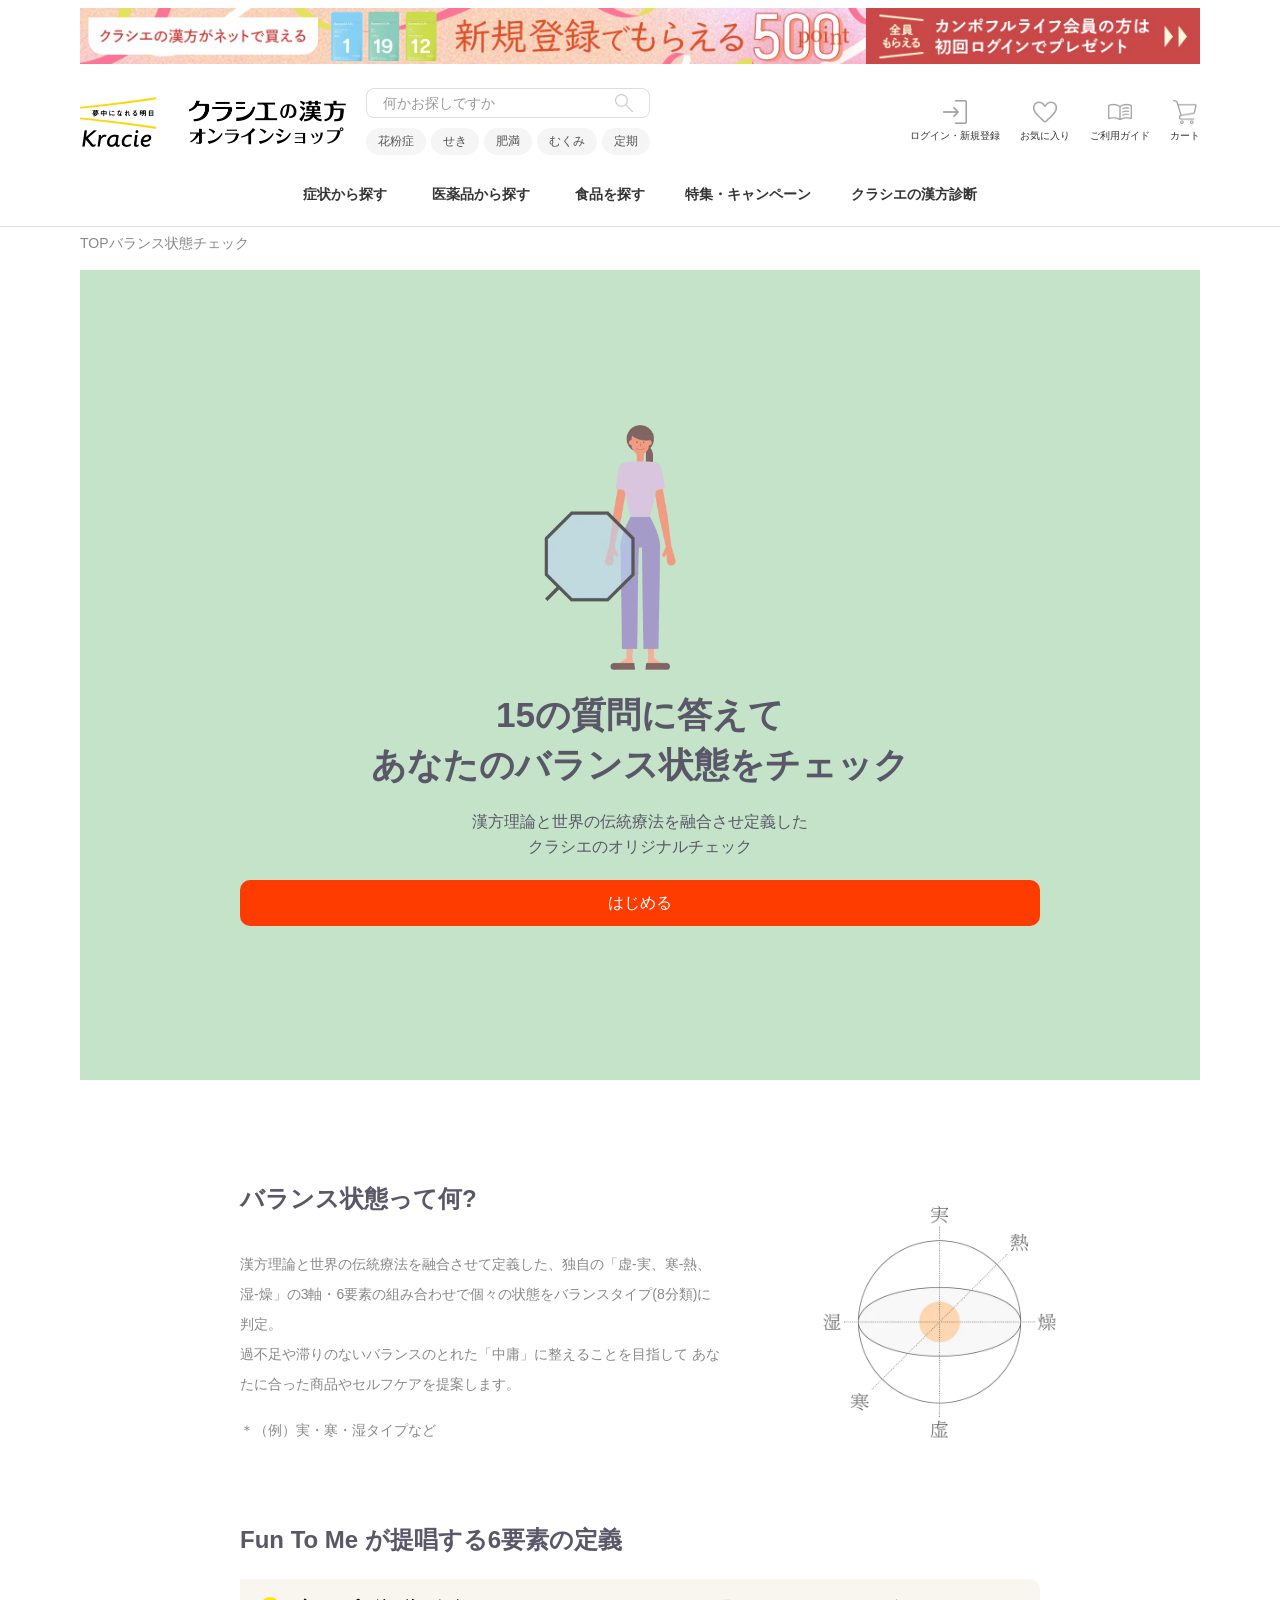
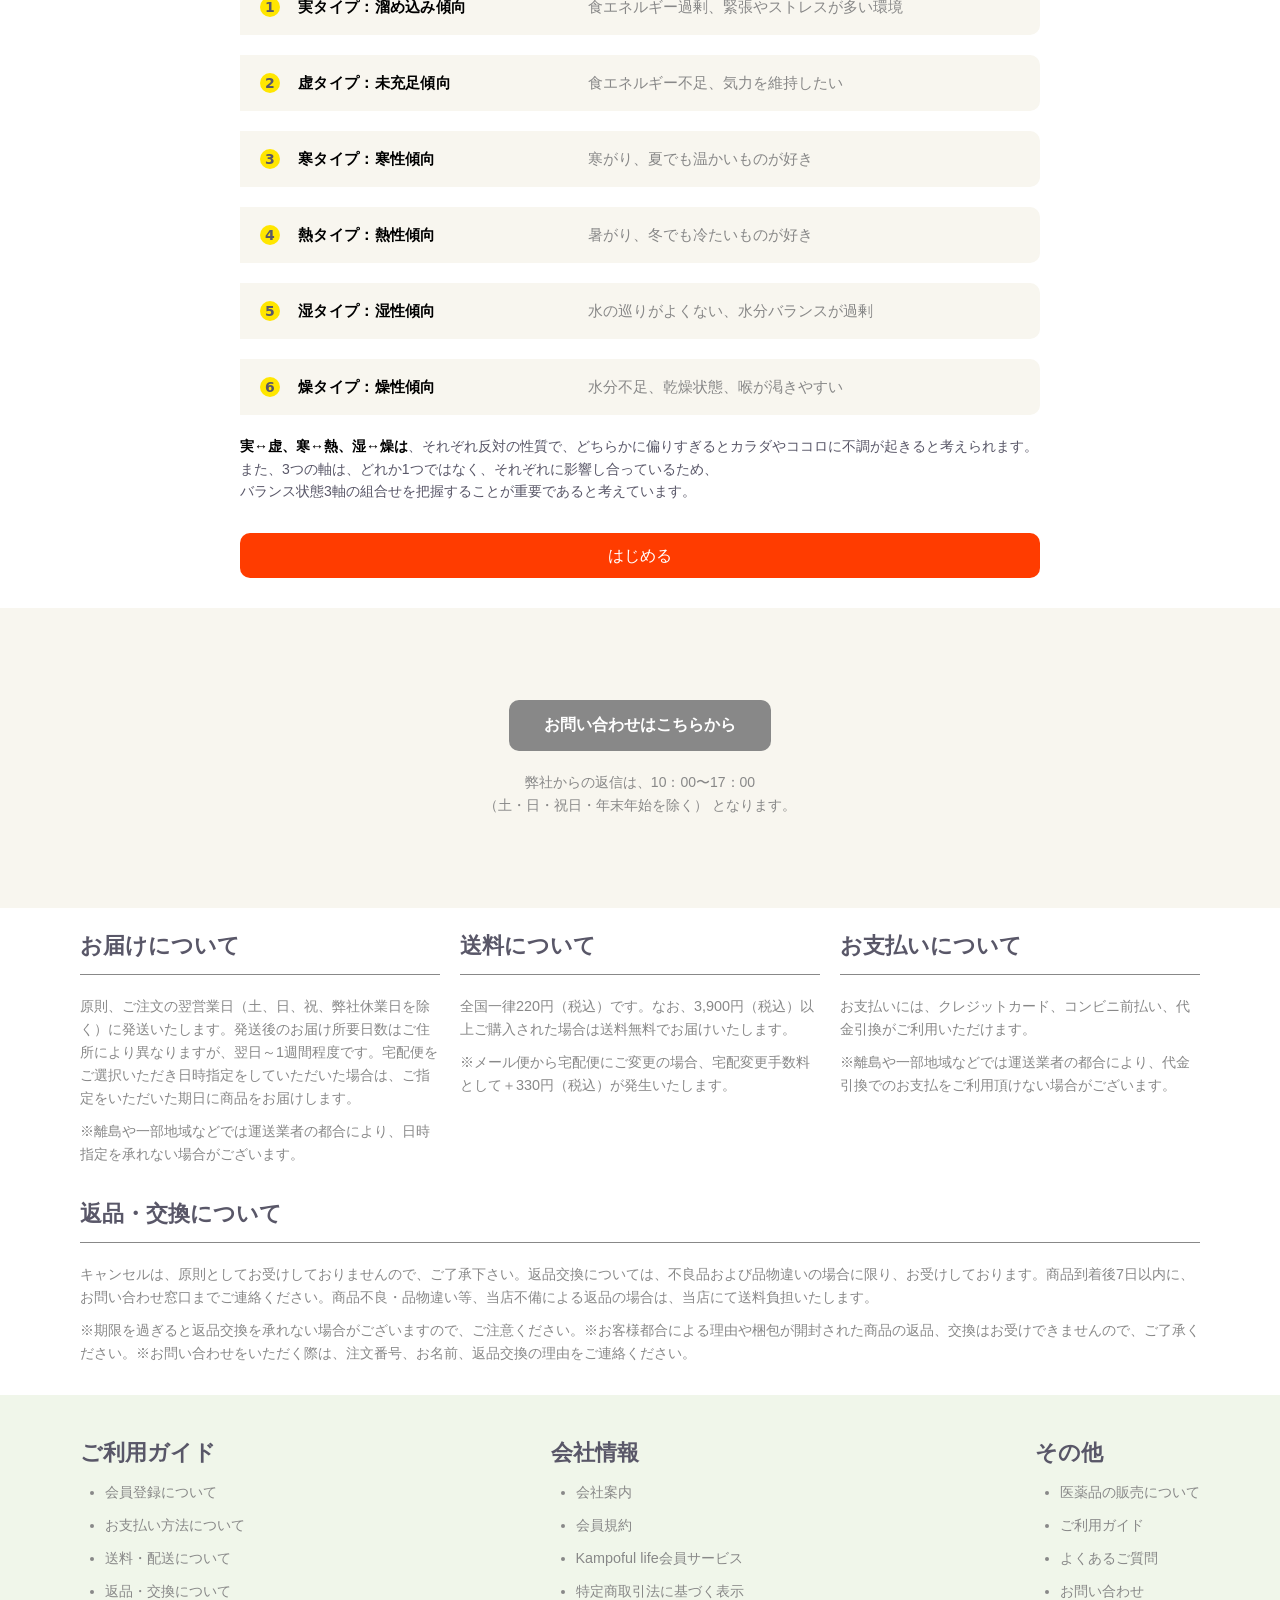
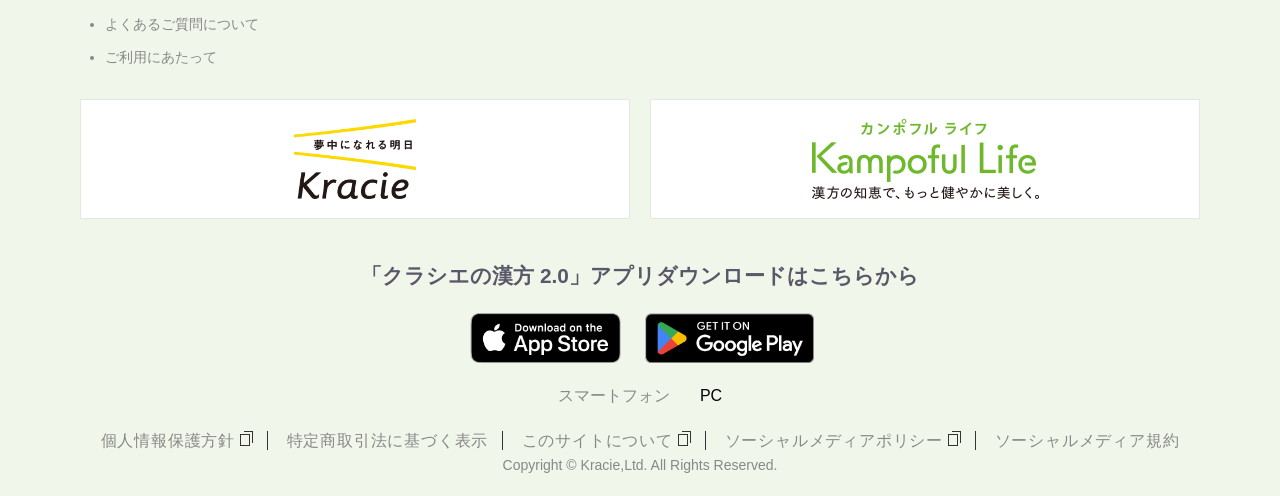
==== commit 3b5bab68: "Updated version" ====
--- a/index.html
+++ b/index.html
@@ -992,7 +992,7 @@
       .hero-container img {
         height: auto;
         width: 100%;
-        max-width: 300px;
+        max-width: 210px;
         object-fit: contain;
       }
 
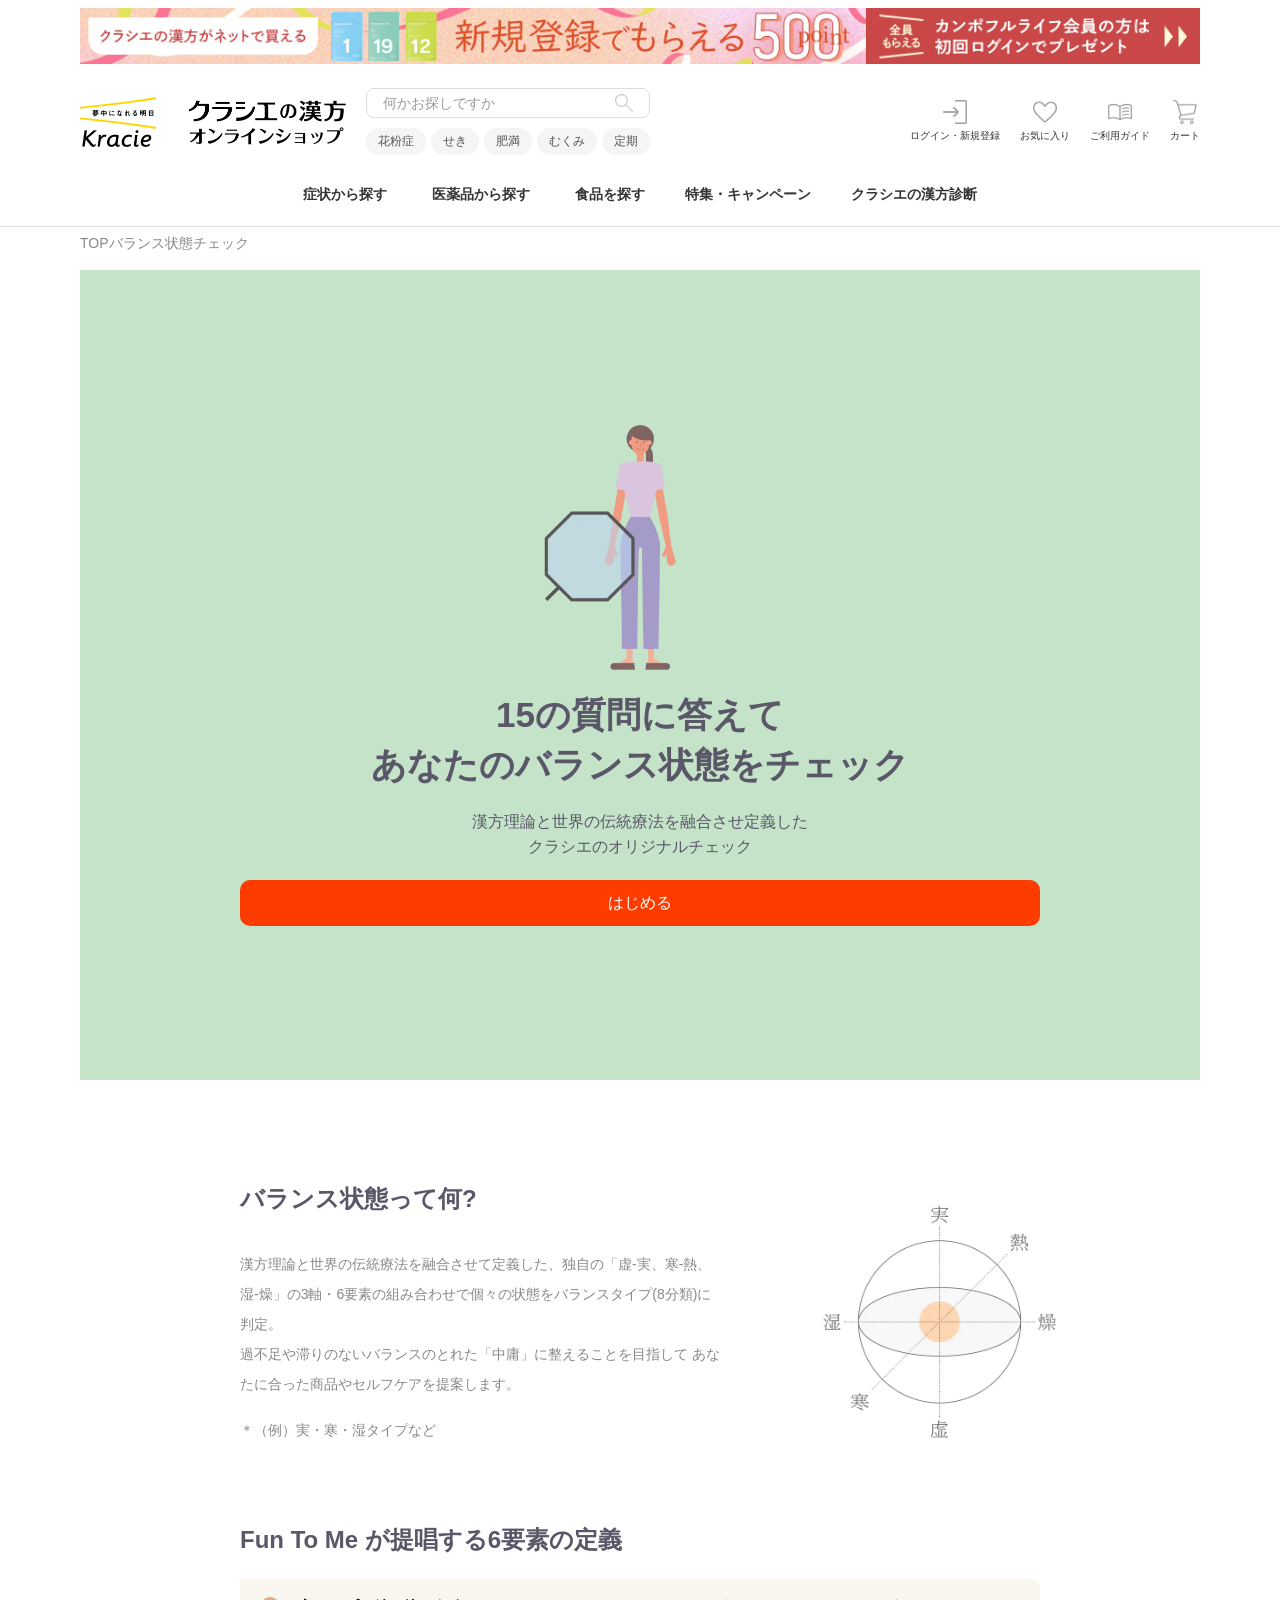
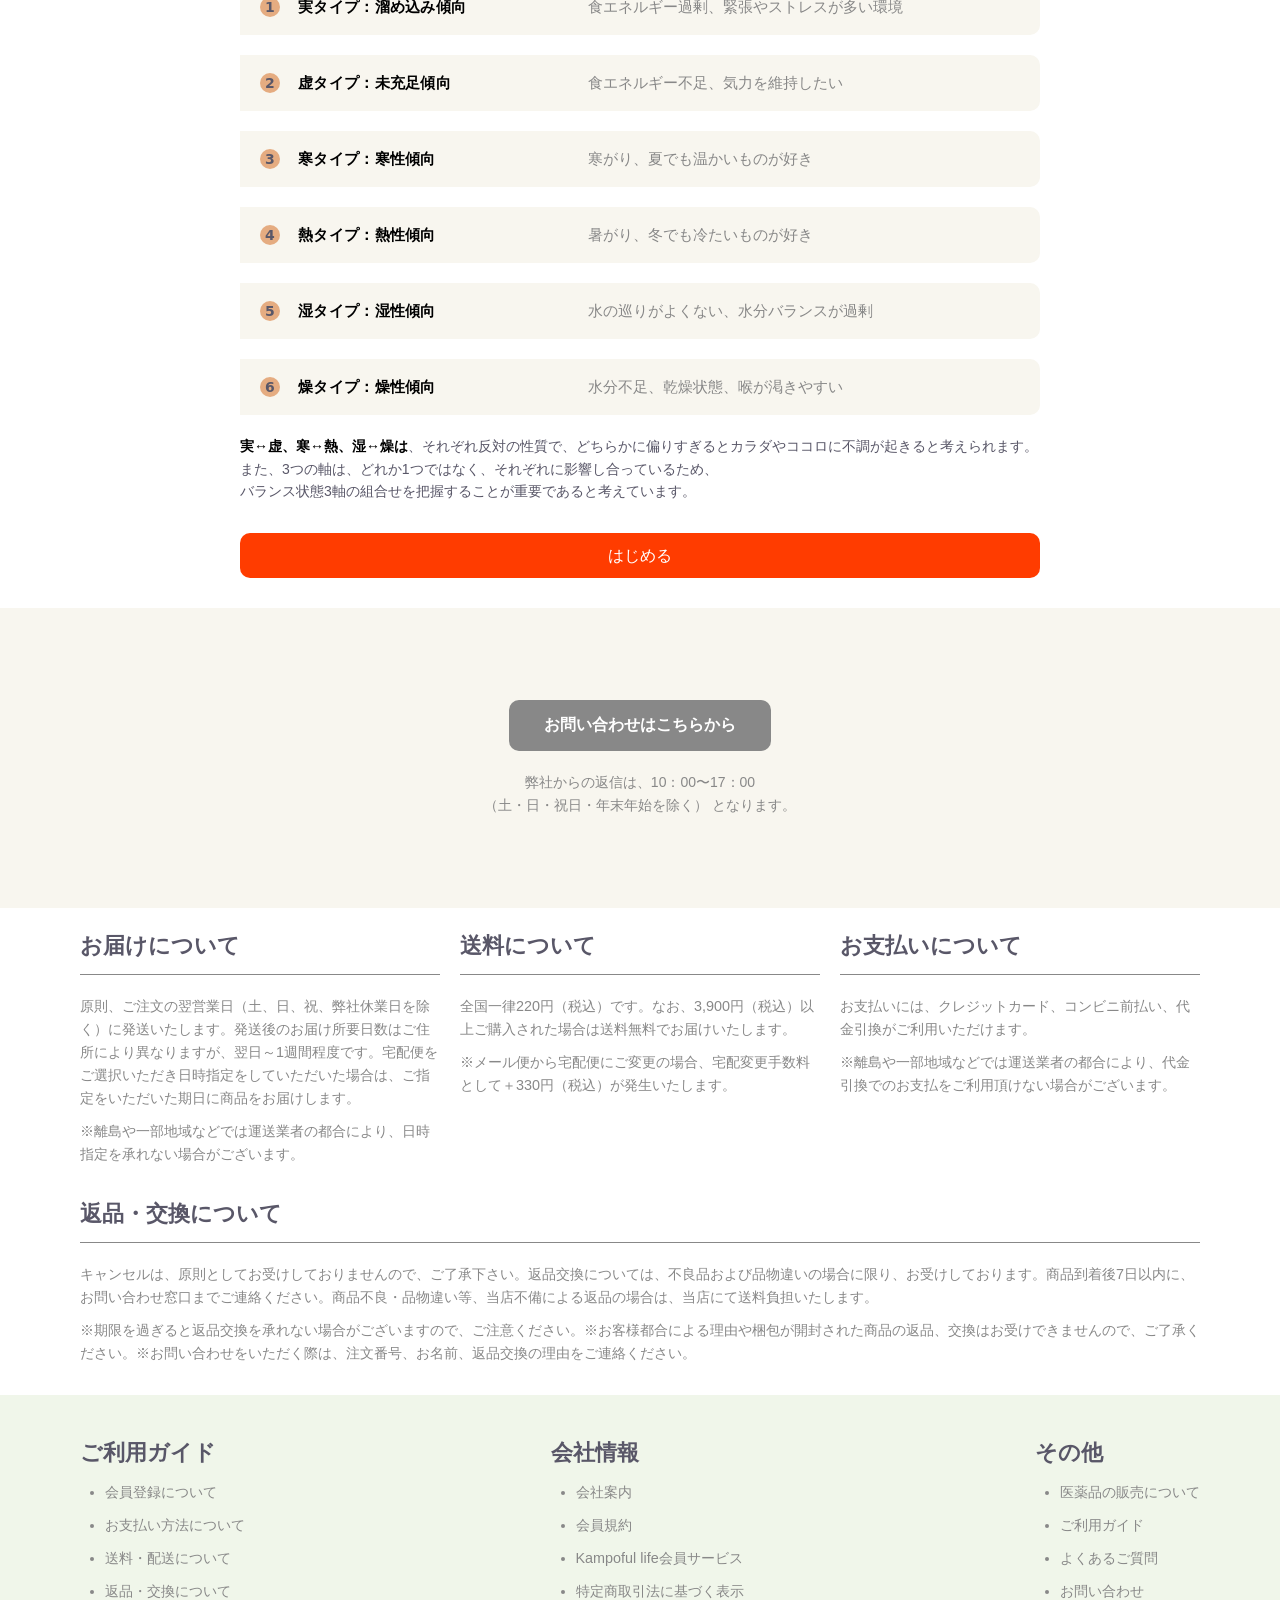
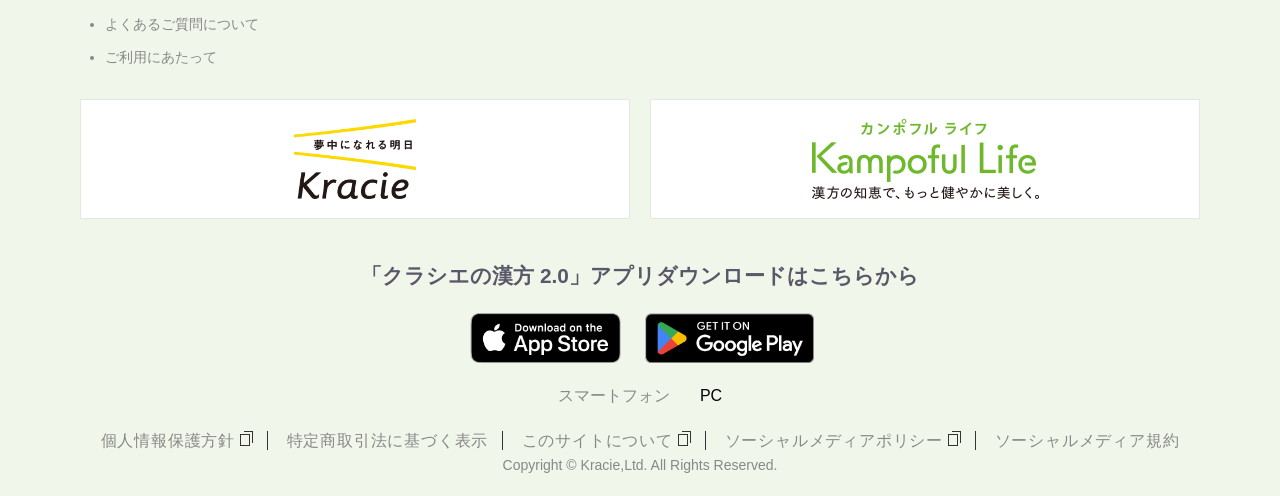
==== commit 0e984019: "Updated version" ====
--- a/index.html
+++ b/index.html
@@ -1091,7 +1091,7 @@
       }
 
       .table-types .count {
-        background: #ffe600;
+        background: #e5ac81;
         width: 20px;
         height: 20px;
         color: var(--primary-color);
@@ -1436,7 +1436,7 @@
       .result-img img {
         max-width: 100%;
         width: 100%;
-        height: auto;
+        height: 100%;
         object-fit: contain;
       }
 
@@ -1543,7 +1543,7 @@
         height: 0;
         border-left: -7px solid transparent;
         border-right: 61px solid transparent;
-        border-bottom: 61px solid #e4e4e4;
+        border-bottom: 61px solid #f8f6ef;
         transform: translateX(50%);
       }
 
@@ -1892,6 +1892,22 @@
         .chat-container {
           flex-direction: column;
         }
+
+        .chat-container img {
+          width: auto;
+          height: 200px;
+        }
+
+        .message-bubble p {
+          font-size: 16px;
+          margin: 0;
+          line-height: 1.6;
+          color: #333;
+        }
+
+        .message-text {
+          margin-top: 15px;
+        }
         .related-products h1::before {
           left: -85px;
         }
@@ -2081,9 +2097,12 @@
 
         .chat-container img {
           width: auto;
-          height: 300px;
-        }
-
+          height: 200px;
+        }
+
+        .message-bubble p {
+          font-size: 14px;
+        }
         .related-products {
           margin: 0 20px;
         }
